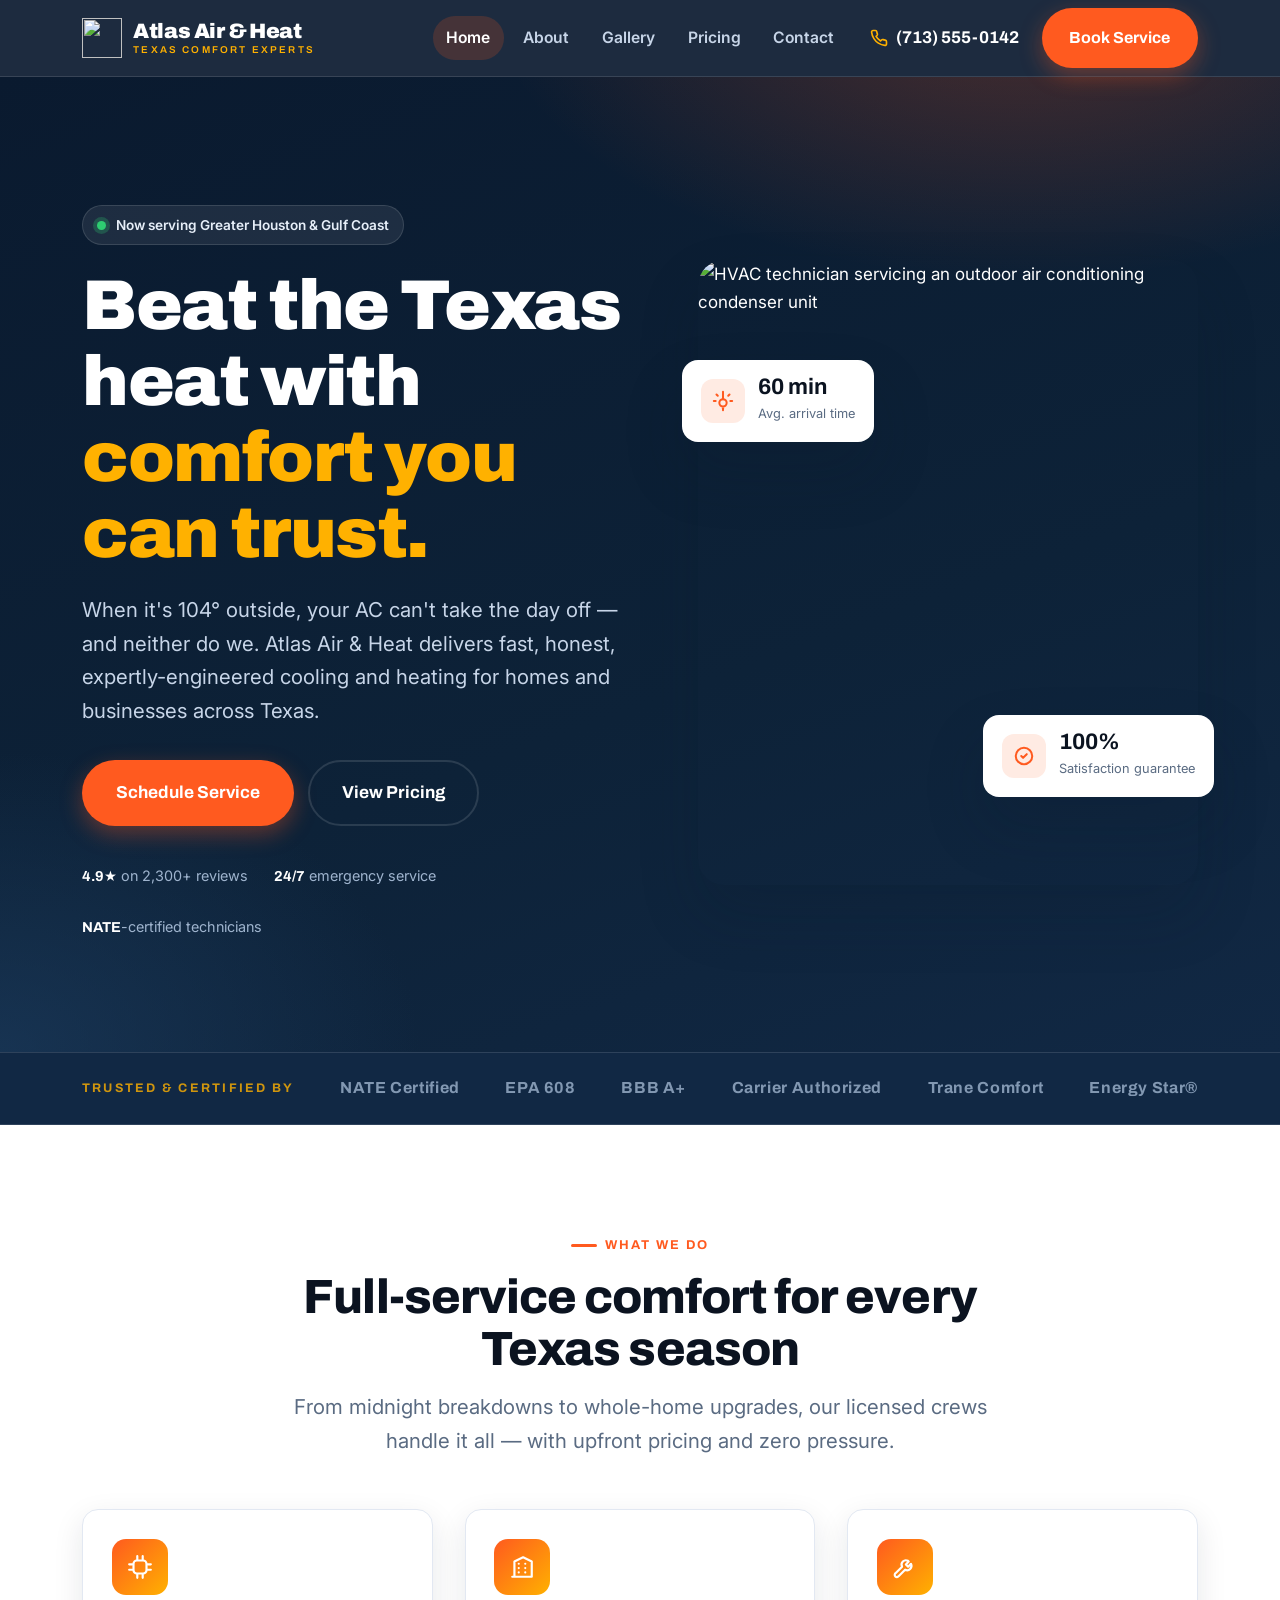
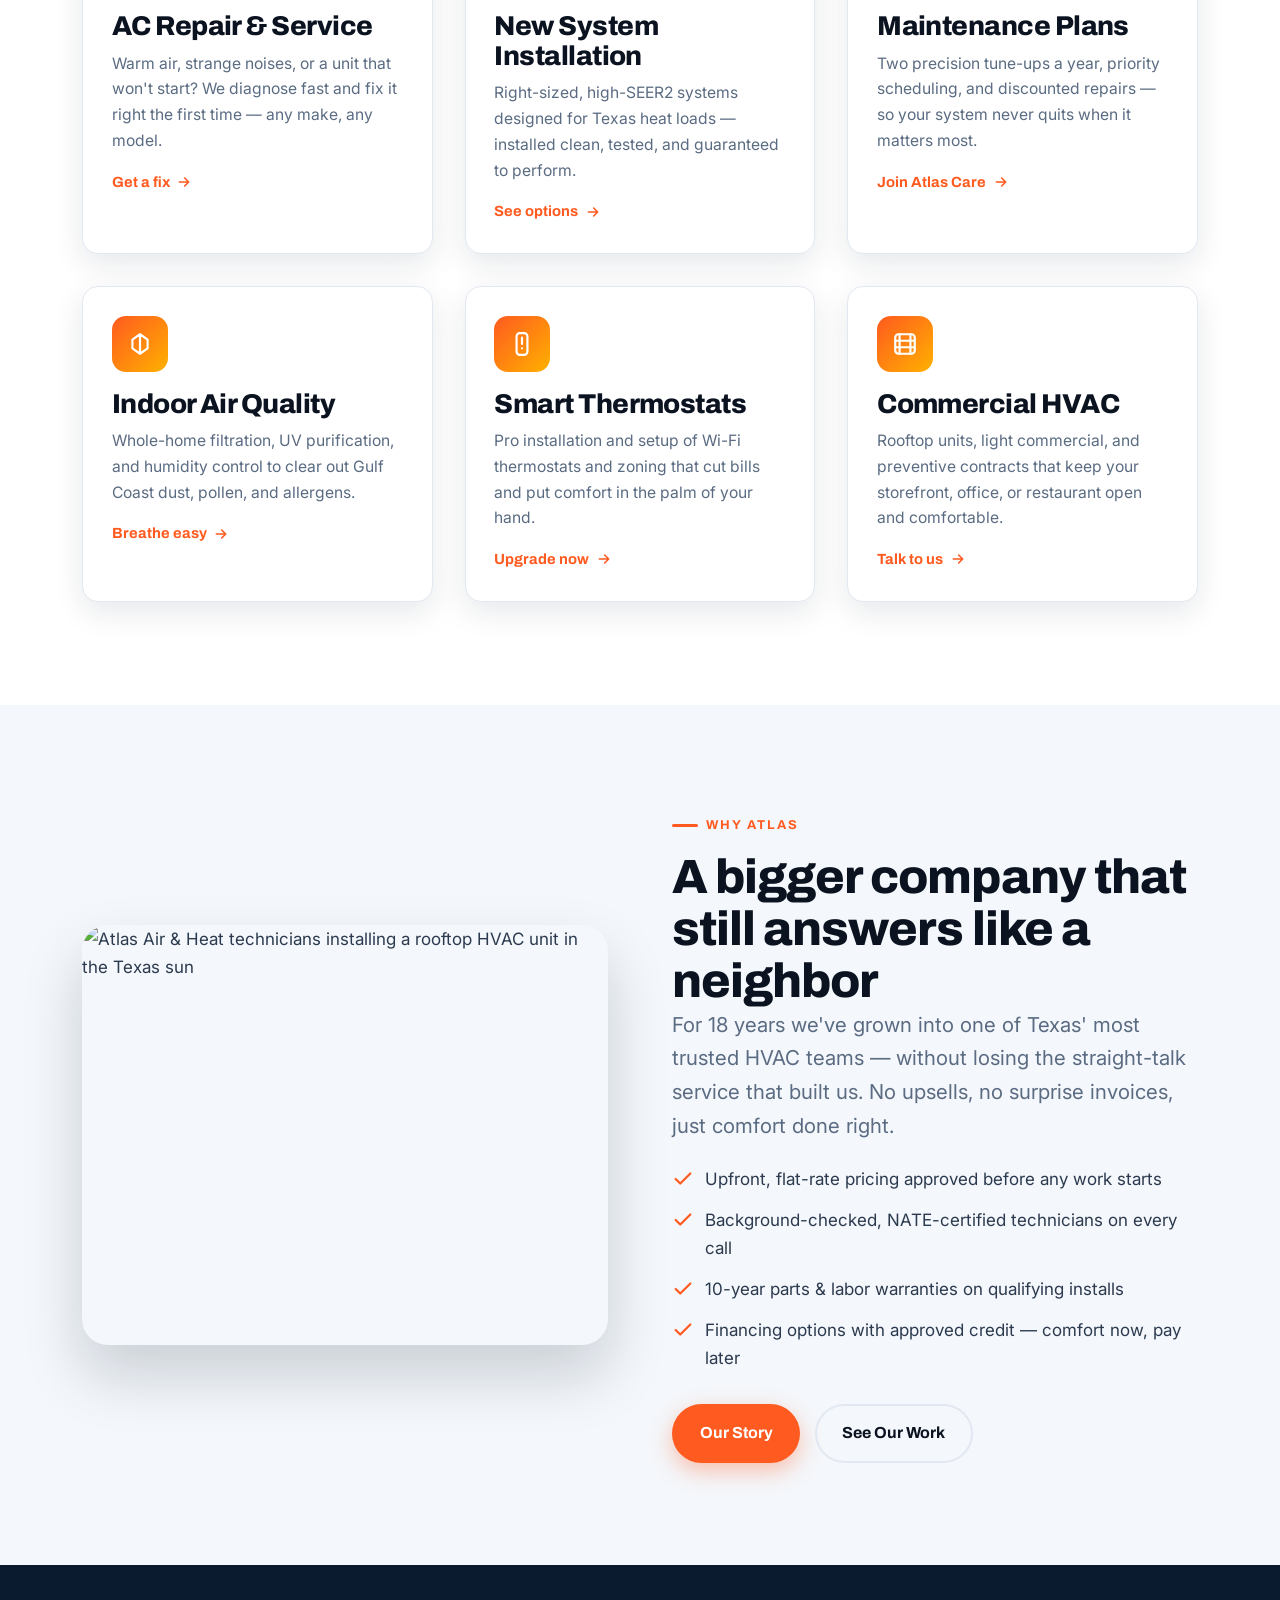
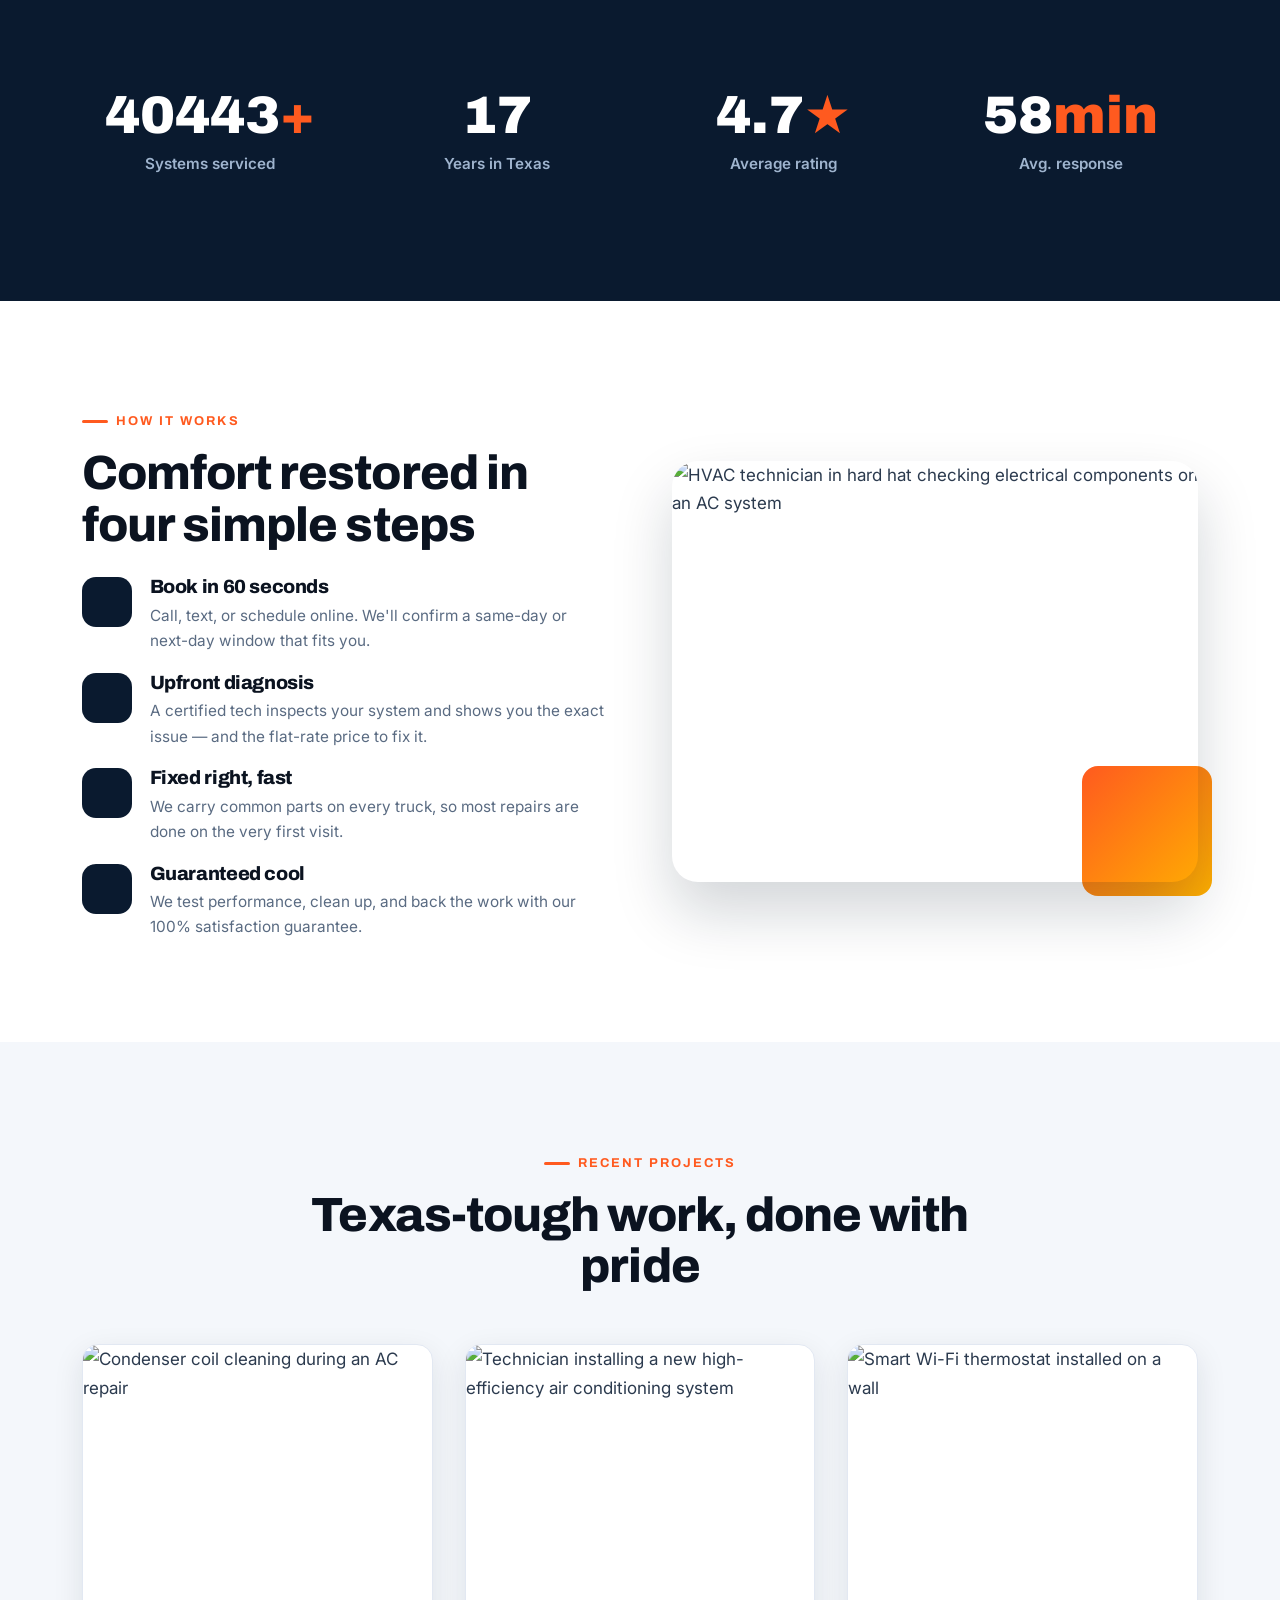
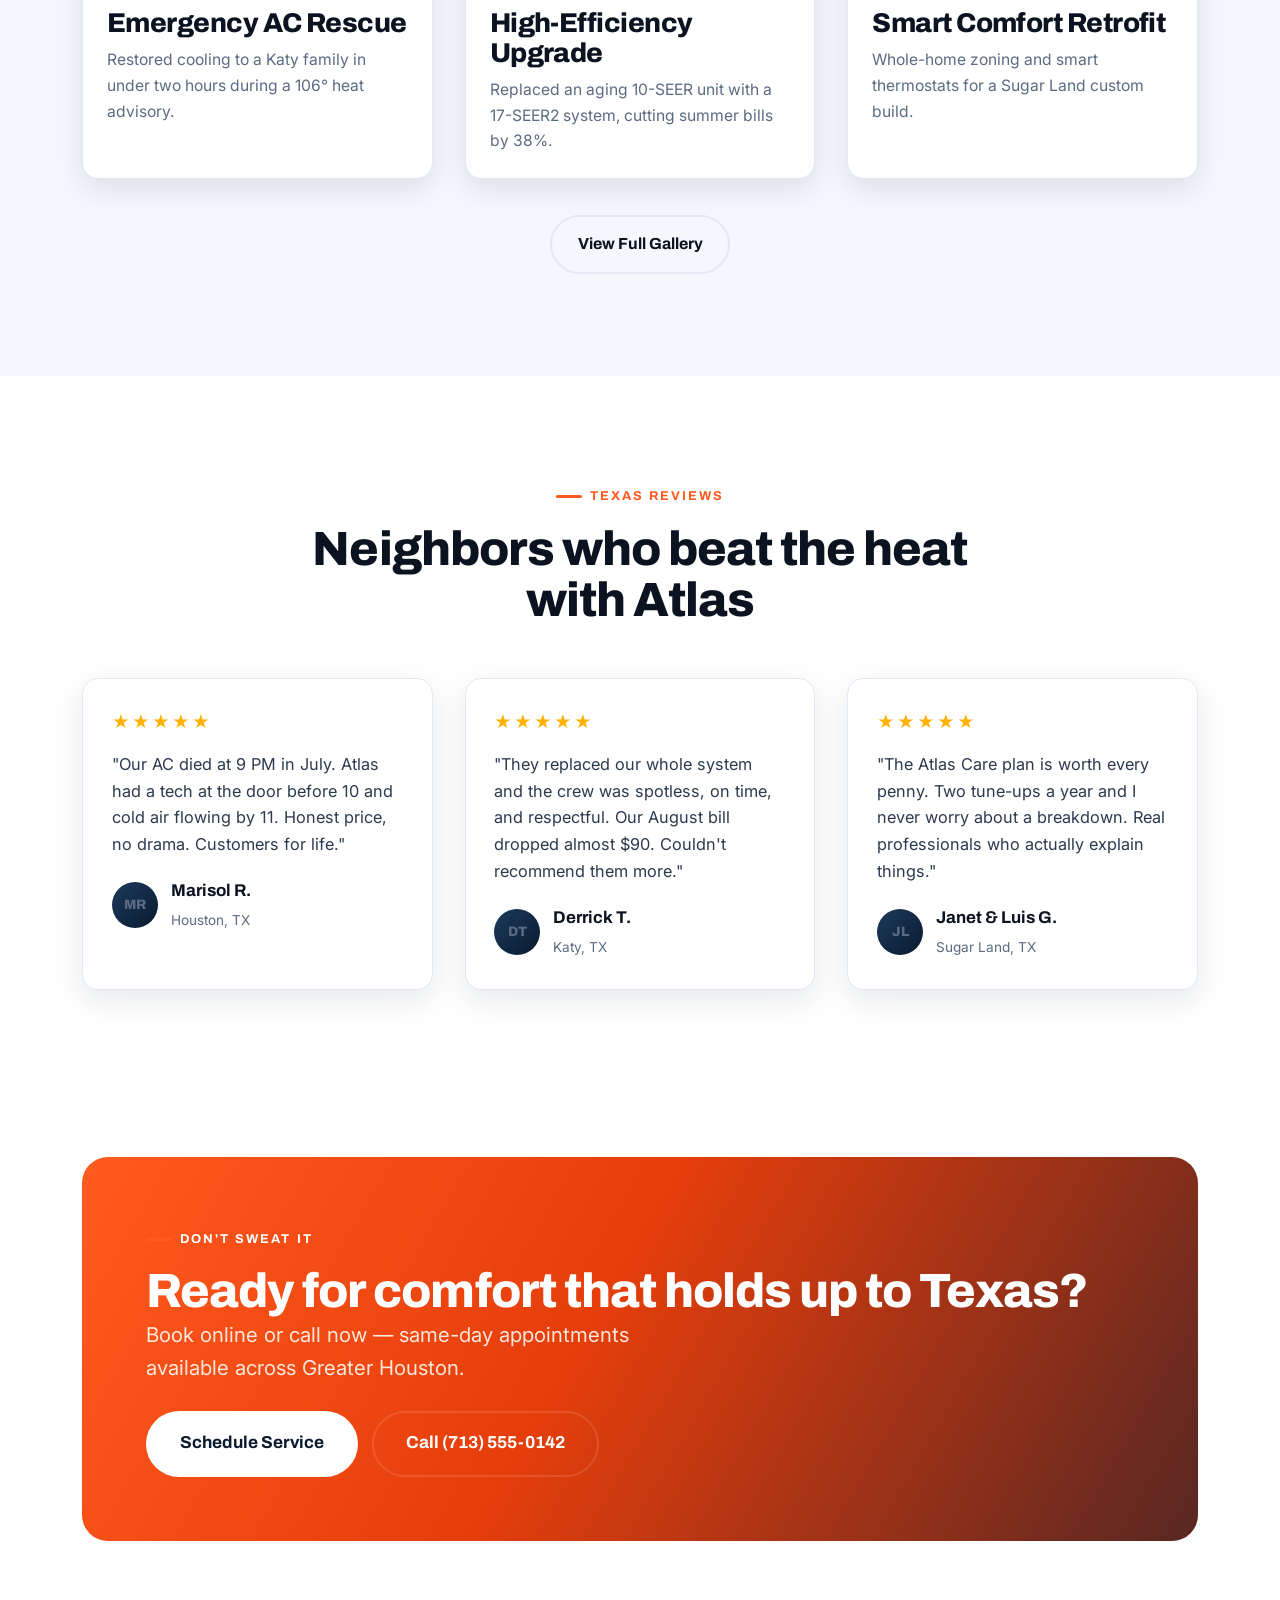
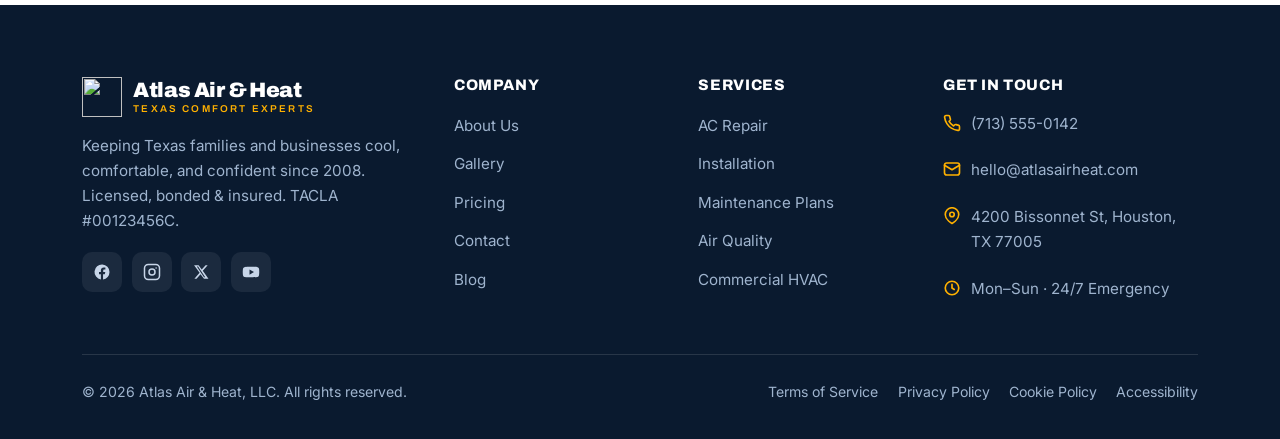
==== index.html @ b7e435b4 "Build Atlas Air & Heat — top-tier Texas HVAC demo site Static multi-page marketing site for a fictio" ====
<!DOCTYPE html>
<html lang="en">
<head>
  <meta charset="UTF-8">
  <meta name="viewport" content="width=device-width, initial-scale=1.0">
  <title>Atlas Air &amp; Heat | Texas HVAC Repair, Install &amp; Maintenance</title>
  <meta name="description" content="Atlas Air & Heat keeps Houston cool through the Texas heat. 24/7 AC repair, high-efficiency installs, and maintenance plans backed by a 100% satisfaction guarantee.">
  <link rel="icon" type="image/svg+xml" href="assets/favicon.svg">
  <link rel="stylesheet" href="css/styles.css">
</head>
<body>
<a class="skip-link" href="#main">Skip to content</a>

<!-- ===== Header ===== -->
<header class="site-header">
  <div class="container nav">
    <a class="brand" href="index.html" aria-label="Atlas Air and Heat home">
      <img class="mark" src="assets/logo-mark.svg" alt="">
      <span class="brand-name">Atlas Air&nbsp;&amp;&nbsp;Heat<small>Texas Comfort Experts</small></span>
    </a>
    <button class="nav-toggle" aria-label="Toggle navigation" aria-controls="nav-menu" aria-expanded="false">
      <span></span><span></span><span></span>
    </button>
    <div class="nav-menu" id="nav-menu">
      <ul class="nav-links">
        <li><a href="index.html" class="active">Home</a></li>
        <li><a href="about.html">About</a></li>
        <li><a href="gallery.html">Gallery</a></li>
        <li><a href="pricing.html">Pricing</a></li>
        <li><a href="contact.html">Contact</a></li>
      </ul>
      <a class="nav-phone" href="tel:+17135550142">
        <svg width="18" height="18" viewBox="0 0 24 24" fill="none" stroke="currentColor" stroke-width="2.2" stroke-linecap="round" stroke-linejoin="round"><path d="M22 16.92v3a2 2 0 0 1-2.18 2 19.79 19.79 0 0 1-8.63-3.07 19.5 19.5 0 0 1-6-6 19.79 19.79 0 0 1-3.07-8.67A2 2 0 0 1 4.11 2h3a2 2 0 0 1 2 1.72c.13.96.36 1.9.7 2.81a2 2 0 0 1-.45 2.11L8.09 9.91a16 16 0 0 0 6 6l1.27-1.27a2 2 0 0 1 2.11-.45c.9.34 1.85.57 2.81.7A2 2 0 0 1 22 16.92z"/></svg>
        (713)&nbsp;555-0142
      </a>
      <a class="btn btn-primary" href="contact.html">Book Service</a>
    </div>
  </div>
</header>

<main id="main">

  <!-- ===== Hero ===== -->
  <section class="hero">
    <div class="container hero-grid">
      <div class="hero-copy">
        <span class="hero-badge"><span class="dot"></span> Now serving Greater Houston &amp; Gulf Coast</span>
        <h1>Beat the Texas heat with <span class="hl">comfort you can trust.</span></h1>
        <p class="lead">When it's 104° outside, your AC can't take the day off — and neither do we. Atlas Air &amp; Heat delivers fast, honest, expertly-engineered cooling and heating for homes and businesses across Texas.</p>
        <div class="hero-actions">
          <a class="btn btn-primary btn-lg" href="contact.html">Schedule Service</a>
          <a class="btn btn-outline-light btn-lg" href="pricing.html">View Pricing</a>
        </div>
        <div class="hero-trust">
          <div><b>4.9★</b> on 2,300+ reviews</div>
          <div><b>24/7</b> emergency service</div>
          <div><b>NATE</b>-certified technicians</div>
        </div>
      </div>
      <div class="hero-media reveal">
        <img src="https://images.unsplash.com/photo-1581094794329-c8112a89af12?auto=format&fit=crop&w=900&q=72" alt="HVAC technician servicing an outdoor air conditioning condenser unit" loading="eager" width="720" height="900">
        <div class="hero-float f1">
          <span class="ic"><svg width="22" height="22" viewBox="0 0 24 24" fill="none" stroke="currentColor" stroke-width="2.2" stroke-linecap="round" stroke-linejoin="round"><path d="M12 2v8"/><path d="M12 22v-2"/><circle cx="12" cy="14" r="4"/><path d="M4.9 4.9l1.4 1.4M2 12h2M19.1 4.9l-1.4 1.4M22 12h-2"/></svg></span>
          <div><strong>60 min</strong><span>Avg. arrival time</span></div>
        </div>
        <div class="hero-float f2">
          <span class="ic"><svg width="22" height="22" viewBox="0 0 24 24" fill="none" stroke="currentColor" stroke-width="2.2" stroke-linecap="round" stroke-linejoin="round"><path d="M9 12l2 2 4-4"/><path d="M21 12a9 9 0 1 1-18 0 9 9 0 0 1 18 0z"/></svg></span>
          <div><strong>100%</strong><span>Satisfaction guarantee</span></div>
        </div>
      </div>
    </div>
  </section>

  <!-- ===== Trust bar ===== -->
  <div class="trustbar">
    <div class="container">
      <span class="label">Trusted &amp; certified by</span>
      <span>NATE&nbsp;Certified</span>
      <span>EPA&nbsp;608</span>
      <span>BBB&nbsp;A+</span>
      <span>Carrier&nbsp;Authorized</span>
      <span>Trane&nbsp;Comfort</span>
      <span>Energy&nbsp;Star®</span>
    </div>
  </div>

  <!-- ===== Services ===== -->
  <section class="section" id="services">
    <div class="container">
      <div class="section-head center reveal">
        <span class="eyebrow">What we do</span>
        <h2>Full-service comfort for every Texas season</h2>
        <p class="lead">From midnight breakdowns to whole-home upgrades, our licensed crews handle it all — with upfront pricing and zero pressure.</p>
      </div>
      <div class="grid grid-3">
        <article class="card reveal">
          <span class="ic"><svg width="26" height="26" viewBox="0 0 24 24" fill="none" stroke="currentColor" stroke-width="2" stroke-linecap="round" stroke-linejoin="round"><path d="M9.5 2v3M14.5 2v3M9.5 19v3M14.5 19v3M2 9.5h3M2 14.5h3M19 9.5h3M19 14.5h3"/><rect x="6" y="6" width="12" height="12" rx="3"/></svg></span>
          <h3>AC Repair &amp; Service</h3>
          <p>Warm air, strange noises, or a unit that won't start? We diagnose fast and fix it right the first time — any make, any model.</p>
          <a class="more" href="contact.html">Get a fix <svg width="16" height="16" viewBox="0 0 24 24" fill="none" stroke="currentColor" stroke-width="2.4" stroke-linecap="round" stroke-linejoin="round"><path d="M5 12h14M13 6l6 6-6 6"/></svg></a>
        </article>
        <article class="card reveal">
          <span class="ic"><svg width="26" height="26" viewBox="0 0 24 24" fill="none" stroke="currentColor" stroke-width="2" stroke-linecap="round" stroke-linejoin="round"><path d="M3 21h18M5 21V7l8-4 8 4v14M9 9h.01M9 13h.01M9 17h.01M15 9h.01M15 13h.01M15 17h.01"/></svg></span>
          <h3>New System Installation</h3>
          <p>Right-sized, high-SEER2 systems designed for Texas heat loads — installed clean, tested, and guaranteed to perform.</p>
          <a class="more" href="pricing.html">See options <svg width="16" height="16" viewBox="0 0 24 24" fill="none" stroke="currentColor" stroke-width="2.4" stroke-linecap="round" stroke-linejoin="round"><path d="M5 12h14M13 6l6 6-6 6"/></svg></a>
        </article>
        <article class="card reveal">
          <span class="ic"><svg width="26" height="26" viewBox="0 0 24 24" fill="none" stroke="currentColor" stroke-width="2" stroke-linecap="round" stroke-linejoin="round"><path d="M14.7 6.3a4 4 0 0 0-5.4 5.4l-6 6a2 2 0 1 0 2.8 2.8l6-6a4 4 0 0 0 5.4-5.4l-2.6 2.6-2.1-2.1 2.6-2.6z"/></svg></span>
          <h3>Maintenance Plans</h3>
          <p>Two precision tune-ups a year, priority scheduling, and discounted repairs — so your system never quits when it matters most.</p>
          <a class="more" href="pricing.html">Join Atlas Care <svg width="16" height="16" viewBox="0 0 24 24" fill="none" stroke="currentColor" stroke-width="2.4" stroke-linecap="round" stroke-linejoin="round"><path d="M5 12h14M13 6l6 6-6 6"/></svg></a>
        </article>
        <article class="card reveal">
          <span class="ic"><svg width="26" height="26" viewBox="0 0 24 24" fill="none" stroke="currentColor" stroke-width="2" stroke-linecap="round" stroke-linejoin="round"><path d="M12 3v18M5 8l7-5 7 5M5 8v8l7 5 7-5V8"/></svg></span>
          <h3>Indoor Air Quality</h3>
          <p>Whole-home filtration, UV purification, and humidity control to clear out Gulf Coast dust, pollen, and allergens.</p>
          <a class="more" href="contact.html">Breathe easy <svg width="16" height="16" viewBox="0 0 24 24" fill="none" stroke="currentColor" stroke-width="2.4" stroke-linecap="round" stroke-linejoin="round"><path d="M5 12h14M13 6l6 6-6 6"/></svg></a>
        </article>
        <article class="card reveal">
          <span class="ic"><svg width="26" height="26" viewBox="0 0 24 24" fill="none" stroke="currentColor" stroke-width="2" stroke-linecap="round" stroke-linejoin="round"><rect x="7" y="2" width="10" height="20" rx="3"/><path d="M12 6v6M12 16h.01"/></svg></span>
          <h3>Smart Thermostats</h3>
          <p>Pro installation and setup of Wi-Fi thermostats and zoning that cut bills and put comfort in the palm of your hand.</p>
          <a class="more" href="contact.html">Upgrade now <svg width="16" height="16" viewBox="0 0 24 24" fill="none" stroke="currentColor" stroke-width="2.4" stroke-linecap="round" stroke-linejoin="round"><path d="M5 12h14M13 6l6 6-6 6"/></svg></a>
        </article>
        <article class="card reveal">
          <span class="ic"><svg width="26" height="26" viewBox="0 0 24 24" fill="none" stroke="currentColor" stroke-width="2" stroke-linecap="round" stroke-linejoin="round"><path d="M3 9h18M3 15h18M7 3v18M17 3v18"/><rect x="3" y="3" width="18" height="18" rx="3"/></svg></span>
          <h3>Commercial HVAC</h3>
          <p>Rooftop units, light commercial, and preventive contracts that keep your storefront, office, or restaurant open and comfortable.</p>
          <a class="more" href="contact.html">Talk to us <svg width="16" height="16" viewBox="0 0 24 24" fill="none" stroke="currentColor" stroke-width="2.4" stroke-linecap="round" stroke-linejoin="round"><path d="M5 12h14M13 6l6 6-6 6"/></svg></a>
        </article>
      </div>
    </div>
  </section>

  <!-- ===== About split ===== -->
  <section class="section section--mist">
    <div class="container split">
      <div class="split-media reveal">
        <img src="https://images.unsplash.com/photo-1642749776312-aa42ce20c9f5?auto=format&fit=crop&w=820&q=72" alt="Atlas Air & Heat technicians installing a rooftop HVAC unit in the Texas sun" width="700" height="560">
        <span class="accent" aria-hidden="true"></span>
      </div>
      <div class="reveal">
        <span class="eyebrow">Why Atlas</span>
        <h2>A bigger company that still answers like a neighbor</h2>
        <p class="lead">For 18 years we've grown into one of Texas' most trusted HVAC teams — without losing the straight-talk service that built us. No upsells, no surprise invoices, just comfort done right.</p>
        <ul class="checklist">
          <li><svg width="22" height="22" viewBox="0 0 24 24" fill="none" stroke="currentColor" stroke-width="2.4" stroke-linecap="round" stroke-linejoin="round"><path d="M20 6L9 17l-5-5"/></svg> Upfront, flat-rate pricing approved before any work starts</li>
          <li><svg width="22" height="22" viewBox="0 0 24 24" fill="none" stroke="currentColor" stroke-width="2.4" stroke-linecap="round" stroke-linejoin="round"><path d="M20 6L9 17l-5-5"/></svg> Background-checked, NATE-certified technicians on every call</li>
          <li><svg width="22" height="22" viewBox="0 0 24 24" fill="none" stroke="currentColor" stroke-width="2.4" stroke-linecap="round" stroke-linejoin="round"><path d="M20 6L9 17l-5-5"/></svg> 10-year parts &amp; labor warranties on qualifying installs</li>
          <li><svg width="22" height="22" viewBox="0 0 24 24" fill="none" stroke="currentColor" stroke-width="2.4" stroke-linecap="round" stroke-linejoin="round"><path d="M20 6L9 17l-5-5"/></svg> Financing options with approved credit — comfort now, pay later</li>
        </ul>
        <div class="hero-actions">
          <a class="btn btn-primary" href="about.html">Our Story</a>
          <a class="btn btn-ghost" href="gallery.html">See Our Work</a>
        </div>
      </div>
    </div>
  </section>

  <!-- ===== Stats ===== -->
  <section class="section section--navy">
    <div class="container">
      <div class="stats">
        <div class="stat reveal"><div class="num"><span data-count="42000">0</span><span class="u">+</span></div><div class="lbl">Systems serviced</div></div>
        <div class="stat reveal"><div class="num"><span data-count="18">0</span></div><div class="lbl">Years in Texas</div></div>
        <div class="stat reveal"><div class="num"><span data-count="4.9" data-suffix="">0</span><span class="u">★</span></div><div class="lbl">Average rating</div></div>
        <div class="stat reveal"><div class="num"><span data-count="60">0</span><span class="u">min</span></div><div class="lbl">Avg. response</div></div>
      </div>
    </div>
  </section>

  <!-- ===== Process ===== -->
  <section class="section">
    <div class="container split reverse">
      <div class="split-media reveal">
        <img src="https://images.unsplash.com/photo-1621905251189-08b45d6a269e?auto=format&fit=crop&w=820&q=72" alt="HVAC technician in hard hat checking electrical components on an AC system" width="700" height="560">
        <span class="accent" aria-hidden="true"></span>
      </div>
      <div class="reveal">
        <span class="eyebrow">How it works</span>
        <h2>Comfort restored in four simple steps</h2>
        <div class="steps" style="margin-top:1.6rem">
          <div class="step"><span class="n"></span><div><h3>Book in 60 seconds</h3><p>Call, text, or schedule online. We'll confirm a same-day or next-day window that fits you.</p></div></div>
          <div class="step"><span class="n"></span><div><h3>Upfront diagnosis</h3><p>A certified tech inspects your system and shows you the exact issue — and the flat-rate price to fix it.</p></div></div>
          <div class="step"><span class="n"></span><div><h3>Fixed right, fast</h3><p>We carry common parts on every truck, so most repairs are done on the very first visit.</p></div></div>
          <div class="step"><span class="n"></span><div><h3>Guaranteed cool</h3><p>We test performance, clean up, and back the work with our 100% satisfaction guarantee.</p></div></div>
        </div>
      </div>
    </div>
  </section>

  <!-- ===== Featured work ===== -->
  <section class="section section--mist">
    <div class="container">
      <div class="section-head center reveal">
        <span class="eyebrow">Recent projects</span>
        <h2>Texas-tough work, done with pride</h2>
      </div>
      <div class="grid grid-3">
        <article class="card feature-card reveal">
          <img src="https://images.unsplash.com/photo-1718203862467-c33159fdc504?auto=format&fit=crop&w=640&q=72" alt="Condenser coil cleaning during an AC repair" width="500" height="340">
          <div class="body"><h3>Emergency AC Rescue</h3><p>Restored cooling to a Katy family in under two hours during a 106° heat advisory.</p></div>
        </article>
        <article class="card feature-card reveal">
          <img src="https://images.unsplash.com/photo-1667983453881-4992fe86ab1b?auto=format&fit=crop&w=640&q=72" alt="Technician installing a new high-efficiency air conditioning system" width="500" height="340">
          <div class="body"><h3>High-Efficiency Upgrade</h3><p>Replaced an aging 10-SEER unit with a 17-SEER2 system, cutting summer bills by 38%.</p></div>
        </article>
        <article class="card feature-card reveal">
          <img src="https://images.unsplash.com/photo-1655194827229-a1d3192b533e?auto=format&fit=crop&w=640&q=72" alt="Smart Wi-Fi thermostat installed on a wall" width="500" height="340">
          <div class="body"><h3>Smart Comfort Retrofit</h3><p>Whole-home zoning and smart thermostats for a Sugar Land custom build.</p></div>
        </article>
      </div>
      <div class="center" style="margin-top:2.2rem">
        <a class="btn btn-ghost" href="gallery.html">View Full Gallery</a>
      </div>
    </div>
  </section>

  <!-- ===== Testimonials ===== -->
  <section class="section">
    <div class="container">
      <div class="section-head center reveal">
        <span class="eyebrow">Texas reviews</span>
        <h2>Neighbors who beat the heat with Atlas</h2>
      </div>
      <div class="grid grid-3">
        <div class="quote reveal">
          <div class="stars">★★★★★</div>
          <p>"Our AC died at 9 PM in July. Atlas had a tech at the door before 10 and cold air flowing by 11. Honest price, no drama. Customers for life."</p>
          <div class="who"><span class="av">MR</span><div><b>Marisol R.</b><span>Houston, TX</span></div></div>
        </div>
        <div class="quote reveal">
          <div class="stars">★★★★★</div>
          <p>"They replaced our whole system and the crew was spotless, on time, and respectful. Our August bill dropped almost $90. Couldn't recommend them more."</p>
          <div class="who"><span class="av">DT</span><div><b>Derrick T.</b><span>Katy, TX</span></div></div>
        </div>
        <div class="quote reveal">
          <div class="stars">★★★★★</div>
          <p>"The Atlas Care plan is worth every penny. Two tune-ups a year and I never worry about a breakdown. Real professionals who actually explain things."</p>
          <div class="who"><span class="av">JL</span><div><b>Janet &amp; Luis G.</b><span>Sugar Land, TX</span></div></div>
        </div>
      </div>
    </div>
  </section>

  <!-- ===== CTA band ===== -->
  <section class="section--tight">
    <div class="container">
      <div class="cta-band reveal">
        <span class="eyebrow" style="color:#fff">Don't sweat it</span>
        <h2>Ready for comfort that holds up to Texas?</h2>
        <p class="lead" style="color:#FFE7DB">Book online or call now — same-day appointments available across Greater Houston.</p>
        <div class="hero-actions">
          <a class="btn btn-light btn-lg" href="contact.html">Schedule Service</a>
          <a class="btn btn-outline-light btn-lg" href="tel:+17135550142">Call (713) 555-0142</a>
        </div>
      </div>
    </div>
  </section>

</main>

<!-- ===== Footer ===== -->
<footer class="site-footer">
  <div class="container">
    <div class="footer-grid">
      <div class="footer-brand">
        <a class="brand" href="index.html"><img class="mark" src="assets/logo-mark.svg" alt=""><span class="brand-name">Atlas Air&nbsp;&amp;&nbsp;Heat<small>Texas Comfort Experts</small></span></a>
        <p>Keeping Texas families and businesses cool, comfortable, and confident since 2008. Licensed, bonded &amp; insured. TACLA #00123456C.</p>
        <div class="footer-social">
          <a href="#" aria-label="Facebook"><svg width="18" height="18" viewBox="0 0 24 24" fill="currentColor"><path d="M22 12a10 10 0 1 0-11.5 9.9v-7H8v-2.9h2.5V9.8c0-2.5 1.5-3.9 3.8-3.9 1.1 0 2.2.2 2.2.2v2.5h-1.3c-1.2 0-1.6.8-1.6 1.6v1.8h2.8L15.7 15h-2.3v7A10 10 0 0 0 22 12z"/></svg></a>
          <a href="#" aria-label="Instagram"><svg width="18" height="18" viewBox="0 0 24 24" fill="none" stroke="currentColor" stroke-width="2"><rect x="2" y="2" width="20" height="20" rx="5"/><circle cx="12" cy="12" r="4"/><circle cx="17.5" cy="6.5" r="1" fill="currentColor" stroke="none"/></svg></a>
          <a href="#" aria-label="X"><svg width="16" height="16" viewBox="0 0 24 24" fill="currentColor"><path d="M18.9 2H22l-7.3 8.3L23.2 22h-6.7l-5.2-6.8L5.3 22H2.1l7.8-8.9L1.6 2h6.8l4.7 6.2L18.9 2zm-2.4 18h1.8L7.6 3.9H5.7L16.5 20z"/></svg></a>
          <a href="#" aria-label="YouTube"><svg width="18" height="18" viewBox="0 0 24 24" fill="currentColor"><path d="M23 12s0-3.2-.4-4.7a2.5 2.5 0 0 0-1.8-1.8C19.3 5 12 5 12 5s-7.3 0-8.8.5a2.5 2.5 0 0 0-1.8 1.8C1 8.8 1 12 1 12s0 3.2.4 4.7a2.5 2.5 0 0 0 1.8 1.8C4.7 19 12 19 12 19s7.3 0 8.8-.5a2.5 2.5 0 0 0 1.8-1.8C23 15.2 23 12 23 12zM10 15.5v-7l6 3.5-6 3.5z"/></svg></a>
        </div>
      </div>
      <div class="footer-col">
        <h4>Company</h4>
        <ul>
          <li><a href="about.html">About Us</a></li>
          <li><a href="gallery.html">Gallery</a></li>
          <li><a href="pricing.html">Pricing</a></li>
          <li><a href="contact.html">Contact</a></li>
          <li><a href="blog.html">Blog</a></li>
        </ul>
      </div>
      <div class="footer-col">
        <h4>Services</h4>
        <ul>
          <li><a href="index.html#services">AC Repair</a></li>
          <li><a href="index.html#services">Installation</a></li>
          <li><a href="pricing.html">Maintenance Plans</a></li>
          <li><a href="index.html#services">Air Quality</a></li>
          <li><a href="index.html#services">Commercial HVAC</a></li>
        </ul>
      </div>
      <div class="footer-col">
        <h4>Get in touch</h4>
        <ul class="footer-contact">
          <li><svg width="18" height="18" viewBox="0 0 24 24" fill="none" stroke="currentColor" stroke-width="2.2" stroke-linecap="round" stroke-linejoin="round"><path d="M22 16.92v3a2 2 0 0 1-2.18 2 19.79 19.79 0 0 1-8.63-3.07 19.5 19.5 0 0 1-6-6A19.79 19.79 0 0 1 2.12 4.18 2 2 0 0 1 4.11 2h3a2 2 0 0 1 2 1.72c.13.96.36 1.9.7 2.81a2 2 0 0 1-.45 2.11L8.09 9.91a16 16 0 0 0 6 6l1.27-1.27a2 2 0 0 1 2.11-.45c.9.34 1.85.57 2.81.7A2 2 0 0 1 22 16.92z"/></svg> <a href="tel:+17135550142">(713) 555-0142</a></li>
          <li><svg width="18" height="18" viewBox="0 0 24 24" fill="none" stroke="currentColor" stroke-width="2.2" stroke-linecap="round" stroke-linejoin="round"><rect x="2" y="4" width="20" height="16" rx="3"/><path d="m22 7-10 6L2 7"/></svg> <a href="mailto:hello@atlasairheat.com">hello@atlasairheat.com</a></li>
          <li><svg width="18" height="18" viewBox="0 0 24 24" fill="none" stroke="currentColor" stroke-width="2.2" stroke-linecap="round" stroke-linejoin="round"><path d="M21 10c0 7-9 12-9 12s-9-5-9-12a9 9 0 0 1 18 0z"/><circle cx="12" cy="10" r="3"/></svg> 4200 Bissonnet St, Houston, TX 77005</li>
          <li><svg width="18" height="18" viewBox="0 0 24 24" fill="none" stroke="currentColor" stroke-width="2.2" stroke-linecap="round" stroke-linejoin="round"><circle cx="12" cy="12" r="9"/><path d="M12 7v5l3 2"/></svg> Mon–Sun · 24/7 Emergency</li>
        </ul>
      </div>
    </div>
    <div class="footer-bottom">
      <span>&copy; <span id="year">2026</span> Atlas Air &amp; Heat, LLC. All rights reserved.</span>
      <div class="legal-links">
        <a href="terms.html">Terms of Service</a>
        <a href="privacy.html">Privacy Policy</a>
        <a href="cookies.html">Cookie Policy</a>
        <a href="accessibility.html">Accessibility</a>
      </div>
    </div>
  </div>
</footer>

<script src="js/main.js"></script>
</body>
</html>
---- css/styles.css ----
/* =========================================================
   Atlas Air & Heat — Design System
   Bold, modern Texas HVAC brand
   Navy authority + heat-orange accent
   ========================================================= */

/* ---------- Fonts ---------- */
@import url('https://fonts.googleapis.com/css2?family=Archivo:wght@500;600;700;800;900&family=Inter:wght@400;500;600;700&display=swap');

/* ---------- Tokens ---------- */
:root {
  --navy:      #0A1A2F;
  --navy-2:    #112844;
  --navy-3:    #1B3A5C;
  --orange:    #FF5A1F;
  --orange-2:  #FF7A3D;
  --amber:     #FFB100;
  --ink:       #0B1320;
  --body:      #2B3A4E;
  --muted:     #5A6B82;
  --paper:     #FFFFFF;
  --mist:      #F4F7FB;
  --mist-2:    #EAF0F8;
  --line:      #E2E8F2;
  --line-dark: rgba(255,255,255,.12);

  --radius:    16px;
  --radius-sm: 10px;
  --radius-lg: 26px;
  --shadow:    0 10px 30px rgba(10,26,47,.10);
  --shadow-lg: 0 30px 60px rgba(10,26,47,.18);
  --ring:      0 0 0 4px rgba(255,90,31,.22);

  --maxw:      1180px;
  --gap:       clamp(1rem, 3vw, 2rem);

  --ff-head: 'Archivo', system-ui, -apple-system, 'Segoe UI', sans-serif;
  --ff-body: 'Inter', system-ui, -apple-system, 'Segoe UI', sans-serif;

  --t: .28s cubic-bezier(.4,0,.2,1);
}

/* ---------- Reset ---------- */
*, *::before, *::after { box-sizing: border-box; }
* { margin: 0; }
html { scroll-behavior: smooth; -webkit-text-size-adjust: 100%; }
body {
  font-family: var(--ff-body);
  color: var(--body);
  background: var(--paper);
  line-height: 1.65;
  font-size: 17px;
  -webkit-font-smoothing: antialiased;
  text-rendering: optimizeLegibility;
  overflow-x: hidden;
}
img, svg, video { display: block; max-width: 100%; height: auto; }
a { color: var(--orange); text-decoration: none; transition: color var(--t); }
a:hover { color: var(--orange-2); }
ul, ol { padding-left: 1.2rem; }
button { font-family: inherit; cursor: pointer; }
:focus-visible { outline: none; box-shadow: var(--ring); border-radius: 6px; }

/* ---------- Headings ---------- */
h1, h2, h3, h4, h5 {
  font-family: var(--ff-head);
  color: var(--ink);
  line-height: 1.08;
  font-weight: 800;
  letter-spacing: -.02em;
}
h1 { font-size: clamp(2.4rem, 6vw, 4.4rem); font-weight: 900; }
h2 { font-size: clamp(1.9rem, 4vw, 3rem); }
h3 { font-size: clamp(1.25rem, 2.4vw, 1.7rem); }
p  { color: var(--body); }
p.lead { font-size: clamp(1.05rem, 1.6vw, 1.3rem); color: var(--muted); }

/* ---------- Layout ---------- */
.container { width: 100%; max-width: var(--maxw); margin-inline: auto; padding-inline: clamp(1.1rem, 4vw, 2rem); }
.section { padding: clamp(3.5rem, 8vw, 6.5rem) 0; }
.section--tight { padding: clamp(2.5rem, 5vw, 4rem) 0; }
.section--mist { background: var(--mist); }
.section--navy { background: var(--navy); color: #D7E2F1; }
.section--navy h2, .section--navy h3 { color: #fff; }

.grid { display: grid; gap: var(--gap); }
.grid-2 { grid-template-columns: repeat(2, 1fr); }
.grid-3 { grid-template-columns: repeat(3, 1fr); }
.grid-4 { grid-template-columns: repeat(4, 1fr); }
@media (max-width: 980px) { .grid-3, .grid-4 { grid-template-columns: repeat(2, 1fr); } }
@media (max-width: 620px) { .grid-2, .grid-3, .grid-4 { grid-template-columns: 1fr; } }

.center { text-align: center; }
.eyebrow {
  display: inline-flex; align-items: center; gap: .5rem;
  font-family: var(--ff-head); font-weight: 700; font-size: .8rem;
  letter-spacing: .16em; text-transform: uppercase; color: var(--orange);
  margin-bottom: 1rem;
}
.eyebrow::before { content: ""; width: 26px; height: 3px; background: var(--orange); border-radius: 3px; }
.section--navy .eyebrow { color: var(--amber); }
.section--navy .eyebrow::before { background: var(--amber); }

.section-head { max-width: 720px; margin-bottom: clamp(2rem, 5vw, 3.2rem); }
.section-head.center { margin-inline: auto; }
.section-head p { margin-top: .9rem; }

/* ---------- Buttons ---------- */
.btn {
  display: inline-flex; align-items: center; justify-content: center; gap: .55rem;
  font-family: var(--ff-head); font-weight: 700; font-size: 1rem;
  padding: .9rem 1.6rem; border-radius: 999px; border: 2px solid transparent;
  cursor: pointer; transition: transform var(--t), box-shadow var(--t), background var(--t), color var(--t);
  white-space: nowrap;
}
.btn:hover { transform: translateY(-2px); }
.btn-primary { background: var(--orange); color: #fff; box-shadow: 0 8px 22px rgba(255,90,31,.35); }
.btn-primary:hover { background: var(--orange-2); color: #fff; box-shadow: 0 12px 28px rgba(255,90,31,.45); }
.btn-ghost { background: transparent; color: var(--ink); border-color: var(--line); }
.btn-ghost:hover { border-color: var(--navy); color: var(--navy); }
.btn-light { background: #fff; color: var(--navy); }
.btn-light:hover { background: var(--mist); color: var(--navy); }
.btn-outline-light { background: transparent; color: #fff; border-color: var(--line-dark); }
.btn-outline-light:hover { background: rgba(255,255,255,.08); color: #fff; }
.btn-lg { padding: 1.05rem 2rem; font-size: 1.08rem; }
.btn-block { width: 100%; }

/* ---------- Header ---------- */
.site-header {
  position: sticky; top: 0; z-index: 100;
  background: rgba(10,26,47,.92);
  backdrop-filter: blur(10px);
  border-bottom: 1px solid var(--line-dark);
}
.nav { display: flex; align-items: center; justify-content: space-between; gap: 1rem; height: 76px; }
.brand { display: flex; align-items: center; gap: .7rem; font-family: var(--ff-head); font-weight: 900; color: #fff; font-size: 1.3rem; letter-spacing: -.02em; }
.brand:hover { color: #fff; }
.brand .mark { width: 40px; height: 40px; flex: none; }
.brand small { display: block; font-size: .62rem; font-weight: 600; letter-spacing: .22em; color: var(--amber); text-transform: uppercase; line-height: 1; margin-top: 3px; }
.brand .brand-name { line-height: 1; }

.nav-links { display: flex; align-items: center; gap: .35rem; list-style: none; padding: 0; margin: 0; }
.nav-links a {
  display: inline-block; padding: .55rem .85rem; border-radius: 999px;
  color: #C7D5E8; font-weight: 600; font-size: .98rem;
}
.nav-links a:hover { color: #fff; background: rgba(255,255,255,.08); }
.nav-links a.active { color: #fff; background: rgba(255,90,31,.18); }

.nav-cta { display: flex; align-items: center; gap: .8rem; }
.nav-phone { display: inline-flex; align-items: center; gap: .5rem; color: #fff; font-family: var(--ff-head); font-weight: 700; }
.nav-phone:hover { color: var(--amber); }
.nav-phone svg { color: var(--amber); }

.nav-toggle {
  display: none; background: transparent; border: 0; width: 44px; height: 44px;
  flex-direction: column; gap: 5px; align-items: center; justify-content: center;
}
.nav-toggle span { width: 24px; height: 2.5px; background: #fff; border-radius: 3px; transition: var(--t); }
.nav-toggle[aria-expanded="true"] span:nth-child(1) { transform: translateY(7.5px) rotate(45deg); }
.nav-toggle[aria-expanded="true"] span:nth-child(2) { opacity: 0; }
.nav-toggle[aria-expanded="true"] span:nth-child(3) { transform: translateY(-7.5px) rotate(-45deg); }

@media (max-width: 940px) {
  .nav-toggle { display: flex; }
  .nav-menu {
    position: fixed; inset: 76px 0 auto 0;
    background: var(--navy); border-bottom: 1px solid var(--line-dark);
    flex-direction: column; align-items: stretch; gap: .25rem;
    padding: 1rem clamp(1.1rem, 4vw, 2rem) 1.6rem;
    transform: translateY(-130%); transition: transform var(--t);
    box-shadow: var(--shadow-lg);
  }
  .nav-menu.open { transform: translateY(0); }
  .nav-links { flex-direction: column; align-items: stretch; gap: .2rem; }
  .nav-links a { padding: .8rem 1rem; font-size: 1.05rem; }
  .nav-menu .nav-phone { padding: .6rem 1rem; }
  .nav-menu .btn { margin-top: .6rem; }
}
.nav-menu { display: flex; align-items: center; gap: 1.4rem; }
@media (min-width: 941px) { .nav-menu .nav-phone, .nav-menu .btn-mobile-only { } }

/* ---------- Hero ---------- */
.hero {
  position: relative; color: #fff; isolation: isolate;
  background: var(--navy);
  padding: clamp(4rem, 10vw, 8rem) 0 clamp(4rem, 9vw, 7rem);
}
.hero::after {
  content: ""; position: absolute; inset: 0; z-index: -1;
  background:
    radial-gradient(900px 500px at 80% -10%, rgba(255,90,31,.28), transparent 60%),
    radial-gradient(700px 500px at 0% 100%, rgba(27,58,92,.7), transparent 60%),
    linear-gradient(160deg, #0A1A2F 0%, #0D2238 60%, #112844 100%);
}
.hero-grid { display: grid; grid-template-columns: 1.05fr .95fr; align-items: center; gap: clamp(2rem, 5vw, 4rem); }
@media (max-width: 920px) { .hero-grid { grid-template-columns: 1fr; } }
.hero h1 { color: #fff; }
.hero h1 .hl { color: var(--amber); }
.hero p.lead { color: #C7D5E8; margin-top: 1.3rem; max-width: 540px; }
.hero-badge {
  display: inline-flex; align-items: center; gap: .6rem; margin-bottom: 1.4rem;
  background: rgba(255,255,255,.08); border: 1px solid var(--line-dark);
  padding: .5rem .9rem; border-radius: 999px; font-weight: 600; font-size: .85rem; color: #E6EEF8;
}
.hero-badge .dot { width: 9px; height: 9px; border-radius: 50%; background: #2ecc71; box-shadow: 0 0 0 4px rgba(46,204,113,.25); }
.hero-actions { display: flex; flex-wrap: wrap; gap: .9rem; margin-top: 2rem; }
.hero-trust { display: flex; flex-wrap: wrap; gap: 1.6rem; margin-top: 2.4rem; color: #9FB4CE; font-size: .9rem; }
.hero-trust b { color: #fff; font-family: var(--ff-head); }

.hero-media { position: relative; }
.hero-media img { border-radius: var(--radius-lg); box-shadow: var(--shadow-lg); width: 100%; aspect-ratio: 4/5; object-fit: cover; }
.hero-float {
  position: absolute; background: #fff; color: var(--ink); border-radius: var(--radius);
  box-shadow: var(--shadow-lg); padding: 1rem 1.2rem; display: flex; align-items: center; gap: .8rem;
}
.hero-float .ic { width: 44px; height: 44px; border-radius: 12px; display: grid; place-items: center; background: rgba(255,90,31,.12); color: var(--orange); flex: none; }
.hero-float strong { font-family: var(--ff-head); font-size: 1.4rem; display: block; line-height: 1; }
.hero-float span { font-size: .8rem; color: var(--muted); }
.hero-float.f1 { left: -16px; top: 16%; }
.hero-float.f2 { right: -16px; bottom: 14%; }
@media (max-width: 540px) { .hero-float { position: static; margin-top: .9rem; } }

/* ---------- Marquee / logos ---------- */
.trustbar { background: var(--navy-2); border-top: 1px solid var(--line-dark); border-bottom: 1px solid var(--line-dark); }
.trustbar .container { display: flex; flex-wrap: wrap; align-items: center; justify-content: space-between; gap: 1.5rem; padding-block: 1.4rem; }
.trustbar span { color: #9FB4CE; font-weight: 700; font-family: var(--ff-head); letter-spacing: .04em; font-size: 1rem; opacity: .8; }
.trustbar .label { color: var(--amber); font-size: .78rem; letter-spacing: .18em; text-transform: uppercase; }

/* ---------- Cards ---------- */
.card {
  background: #fff; border: 1px solid var(--line); border-radius: var(--radius);
  padding: 1.8rem; box-shadow: var(--shadow); transition: transform var(--t), box-shadow var(--t), border-color var(--t);
  height: 100%;
}
.card:hover { transform: translateY(-6px); box-shadow: var(--shadow-lg); border-color: transparent; }
.card .ic {
  width: 56px; height: 56px; border-radius: 14px; display: grid; place-items: center;
  background: linear-gradient(135deg, var(--orange), var(--amber)); color: #fff; margin-bottom: 1.1rem;
}
.card h3 { margin-bottom: .55rem; }
.card p { color: var(--muted); font-size: .98rem; }
.card .more { display: inline-flex; align-items: center; gap: .4rem; margin-top: 1rem; font-family: var(--ff-head); font-weight: 700; font-size: .92rem; }
.card .more svg { transition: transform var(--t); }
.card:hover .more svg { transform: translateX(4px); }

/* feature with image */
.feature-card { padding: 0; overflow: hidden; }
.feature-card img { aspect-ratio: 16/11; object-fit: cover; width: 100%; }
.feature-card .body { padding: 1.5rem; }

/* ---------- Stats ---------- */
.stats { display: grid; grid-template-columns: repeat(4, 1fr); gap: var(--gap); }
@media (max-width: 720px) { .stats { grid-template-columns: repeat(2, 1fr); } }
.stat { text-align: center; padding: 1.4rem 1rem; }
.stat .num { font-family: var(--ff-head); font-weight: 900; font-size: clamp(2.2rem, 5vw, 3.3rem); color: var(--ink); line-height: 1; }
.section--navy .stat .num { color: #fff; }
.stat .num .u { color: var(--orange); }
.stat .lbl { margin-top: .5rem; color: var(--muted); font-weight: 600; font-size: .95rem; }
.section--navy .stat .lbl { color: #9FB4CE; }

/* ---------- Split / about ---------- */
.split { display: grid; grid-template-columns: 1fr 1fr; align-items: center; gap: clamp(2rem, 5vw, 4rem); }
.split.reverse .split-media { order: 2; }
@media (max-width: 880px) { .split { grid-template-columns: 1fr; } .split.reverse .split-media { order: 0; } }
.split-media { position: relative; }
.split-media img { border-radius: var(--radius-lg); box-shadow: var(--shadow-lg); width: 100%; aspect-ratio: 5/4; object-fit: cover; }
.split-media .accent { position: absolute; right: -14px; bottom: -14px; width: 130px; height: 130px; border-radius: var(--radius); background: linear-gradient(135deg,var(--orange),var(--amber)); z-index: -1; }

.checklist { list-style: none; padding: 0; margin: 1.4rem 0 0; display: grid; gap: .8rem; }
.checklist li { display: flex; gap: .7rem; align-items: flex-start; color: var(--body); }
.checklist li svg { flex: none; color: var(--orange); margin-top: 3px; }

/* ---------- Steps ---------- */
.steps { counter-reset: step; display: grid; gap: 1.2rem; }
.step { display: flex; gap: 1.1rem; align-items: flex-start; }
.step .n {
  counter-increment: step; flex: none; width: 50px; height: 50px; border-radius: 14px;
  display: grid; place-items: center; font-family: var(--ff-head); font-weight: 900; font-size: 1.25rem;
  background: var(--navy); color: #fff;
}
.step h3 { font-size: 1.2rem; margin-bottom: .3rem; }
.step p { color: var(--muted); font-size: .96rem; }

/* ---------- Testimonials ---------- */
.quote {
  background: #fff; border: 1px solid var(--line); border-radius: var(--radius); padding: 1.8rem;
  box-shadow: var(--shadow); height: 100%; display: flex; flex-direction: column;
}
.quote .stars { color: var(--amber); margin-bottom: .9rem; letter-spacing: 2px; }
.quote p { color: var(--body); font-size: 1.02rem; }
.quote .who { display: flex; align-items: center; gap: .8rem; margin-top: 1.2rem; }
.quote .av { width: 46px; height: 46px; border-radius: 50%; background: linear-gradient(135deg,var(--navy-3),var(--navy)); color: #fff; display: grid; place-items: center; font-family: var(--ff-head); font-weight: 800; flex: none; }
.quote .who b { display: block; color: var(--ink); font-family: var(--ff-head); }
.quote .who span { font-size: .85rem; color: var(--muted); }

/* ---------- CTA band ---------- */
.cta-band { position: relative; color: #fff; border-radius: var(--radius-lg); overflow: hidden; padding: clamp(2.4rem, 6vw, 4rem); isolation: isolate; }
.cta-band::after { content: ""; position: absolute; inset: 0; z-index: -1; background: linear-gradient(120deg, var(--orange) 0%, #E63E0B 45%, var(--navy) 130%); }
.cta-band h2 { color: #fff; }
.cta-band p { color: #FFE7DB; max-width: 560px; }
.cta-band .hero-actions { margin-top: 1.6rem; }

/* ---------- Page hero (inner) ---------- */
.page-hero { position: relative; color: #fff; isolation: isolate; padding: clamp(3.2rem, 7vw, 5.5rem) 0 clamp(2.6rem, 6vw, 4.5rem); text-align: center; }
.page-hero::after { content: ""; position: absolute; inset: 0; z-index: -1; background: radial-gradient(800px 420px at 50% -20%, rgba(255,90,31,.3), transparent 60%), linear-gradient(160deg,#0A1A2F,#112844); }
.page-hero h1 { color: #fff; }
.page-hero p { color: #C7D5E8; max-width: 620px; margin: 1rem auto 0; }
.crumbs { display: inline-flex; gap: .5rem; align-items: center; color: #9FB4CE; font-size: .88rem; margin-bottom: 1.1rem; }
.crumbs a { color: #C7D5E8; }
.crumbs a:hover { color: var(--amber); }

/* ---------- Gallery ---------- */
.gallery-filters { display: flex; flex-wrap: wrap; gap: .6rem; justify-content: center; margin-bottom: 2.2rem; }
.gallery-filters button {
  border: 1px solid var(--line); background: #fff; color: var(--body);
  padding: .55rem 1.1rem; border-radius: 999px; font-weight: 600; font-family: var(--ff-head);
  transition: var(--t);
}
.gallery-filters button:hover { border-color: var(--navy); }
.gallery-filters button.active { background: var(--navy); color: #fff; border-color: var(--navy); }

.gallery-grid { display: grid; grid-template-columns: repeat(3, 1fr); gap: 1rem; }
@media (max-width: 860px) { .gallery-grid { grid-template-columns: repeat(2, 1fr); } }
@media (max-width: 520px) { .gallery-grid { grid-template-columns: 1fr; } }
.gal-item { position: relative; border-radius: var(--radius); overflow: hidden; cursor: pointer; background: var(--navy); aspect-ratio: 4/3; box-shadow: var(--shadow); }
.gal-item img { width: 100%; height: 100%; object-fit: cover; transition: transform .5s ease; }
.gal-item:hover img { transform: scale(1.07); }
.gal-item .cap { position: absolute; inset: auto 0 0 0; padding: 1.4rem 1rem .9rem; color: #fff; background: linear-gradient(transparent, rgba(10,26,47,.85)); transform: translateY(8px); opacity: 0; transition: var(--t); }
.gal-item:hover .cap { transform: translateY(0); opacity: 1; }
.gal-item .cap b { font-family: var(--ff-head); display: block; }
.gal-item .cap span { font-size: .82rem; color: var(--amber); text-transform: uppercase; letter-spacing: .1em; }
.gal-item.hide { display: none; }

/* Lightbox */
.lightbox { position: fixed; inset: 0; z-index: 200; background: rgba(8,16,28,.92); display: none; place-items: center; padding: 5vw; }
.lightbox.open { display: grid; }
.lightbox img { max-width: 92vw; max-height: 82vh; border-radius: var(--radius); box-shadow: var(--shadow-lg); }
.lightbox .lb-close, .lightbox .lb-nav { position: absolute; background: rgba(255,255,255,.12); border: 0; color: #fff; width: 52px; height: 52px; border-radius: 50%; display: grid; place-items: center; font-size: 1.4rem; transition: var(--t); }
.lightbox .lb-close:hover, .lightbox .lb-nav:hover { background: var(--orange); }
.lightbox .lb-close { top: 4vw; right: 4vw; }
.lightbox .lb-prev { left: 3vw; top: 50%; transform: translateY(-50%); }
.lightbox .lb-next { right: 3vw; top: 50%; transform: translateY(-50%); }

/* ---------- Pricing ---------- */
.pricing-grid { display: grid; grid-template-columns: repeat(3, 1fr); gap: 1.4rem; align-items: stretch; }
@media (max-width: 900px) { .pricing-grid { grid-template-columns: 1fr; max-width: 480px; margin-inline: auto; } }
.plan { background: #fff; border: 1px solid var(--line); border-radius: var(--radius-lg); padding: 2rem; display: flex; flex-direction: column; box-shadow: var(--shadow); position: relative; transition: transform var(--t), box-shadow var(--t); }
.plan:hover { transform: translateY(-6px); box-shadow: var(--shadow-lg); }
.plan.featured { border: 2px solid var(--orange); box-shadow: var(--shadow-lg); }
.plan .tag { position: absolute; top: -14px; left: 50%; transform: translateX(-50%); background: var(--orange); color: #fff; font-family: var(--ff-head); font-weight: 800; font-size: .75rem; letter-spacing: .12em; text-transform: uppercase; padding: .35rem 1rem; border-radius: 999px; }
.plan h3 { font-size: 1.35rem; }
.plan .price { font-family: var(--ff-head); font-weight: 900; font-size: 3rem; color: var(--ink); line-height: 1; margin: .8rem 0 .2rem; }
.plan .price small { font-size: 1rem; color: var(--muted); font-weight: 600; }
.plan .desc { color: var(--muted); font-size: .95rem; min-height: 48px; }
.plan ul { list-style: none; padding: 0; margin: 1.4rem 0; display: grid; gap: .7rem; border-top: 1px solid var(--line); padding-top: 1.4rem; }
.plan ul li { display: flex; gap: .6rem; align-items: flex-start; font-size: .96rem; }
.plan ul li svg { flex: none; color: var(--orange); margin-top: 3px; }
.plan ul li.muted { color: var(--muted); }
.plan ul li.muted svg { color: var(--line); }
.plan .btn { margin-top: auto; }

/* price table */
.price-table { width: 100%; border-collapse: collapse; background: #fff; border-radius: var(--radius); overflow: hidden; box-shadow: var(--shadow); border: 1px solid var(--line); }
.price-table th, .price-table td { padding: 1rem 1.2rem; text-align: left; border-bottom: 1px solid var(--line); }
.price-table thead th { background: var(--navy); color: #fff; font-family: var(--ff-head); }
.price-table tbody tr:last-child td { border-bottom: 0; }
.price-table td:last-child, .price-table th:last-child { text-align: right; font-family: var(--ff-head); font-weight: 700; color: var(--ink); white-space: nowrap; }
.price-table tbody tr:hover { background: var(--mist); }
@media (max-width: 620px) { .price-table th, .price-table td { padding: .8rem .7rem; font-size: .92rem; } }

.faq { display: grid; gap: 1rem; max-width: 820px; margin-inline: auto; }
.faq details { background: #fff; border: 1px solid var(--line); border-radius: var(--radius); padding: .4rem 1.3rem; box-shadow: var(--shadow); }
.faq summary { list-style: none; cursor: pointer; padding: 1.1rem 0; font-family: var(--ff-head); font-weight: 700; color: var(--ink); display: flex; justify-content: space-between; align-items: center; gap: 1rem; }
.faq summary::-webkit-details-marker { display: none; }
.faq summary::after { content: "+"; font-size: 1.5rem; color: var(--orange); transition: var(--t); }
.faq details[open] summary::after { transform: rotate(45deg); }
.faq details p { padding: 0 0 1.1rem; color: var(--muted); }

/* ---------- Blog ---------- */
.blog-grid { display: grid; grid-template-columns: repeat(3, 1fr); gap: 1.6rem; }
@media (max-width: 900px) { .blog-grid { grid-template-columns: repeat(2, 1fr); } }
@media (max-width: 600px) { .blog-grid { grid-template-columns: 1fr; } }
.post { background: #fff; border: 1px solid var(--line); border-radius: var(--radius); overflow: hidden; box-shadow: var(--shadow); display: flex; flex-direction: column; transition: transform var(--t), box-shadow var(--t); }
.post:hover { transform: translateY(-6px); box-shadow: var(--shadow-lg); }
.post img { aspect-ratio: 16/10; object-fit: cover; width: 100%; }
.post .body { padding: 1.4rem; display: flex; flex-direction: column; flex: 1; }
.post .meta { display: flex; gap: .8rem; font-size: .8rem; color: var(--muted); text-transform: uppercase; letter-spacing: .06em; margin-bottom: .6rem; }
.post .meta .cat { color: var(--orange); font-weight: 700; }
.post h3 { font-size: 1.2rem; margin-bottom: .5rem; }
.post h3 a { color: var(--ink); }
.post h3 a:hover { color: var(--orange); }
.post p { color: var(--muted); font-size: .95rem; }
.post .more { margin-top: auto; padding-top: 1rem; font-family: var(--ff-head); font-weight: 700; font-size: .9rem; }
.post.featured { grid-column: span 3; }
.post.featured .inner { display: grid; grid-template-columns: 1.1fr 1fr; }
@media (max-width: 900px) { .post.featured { grid-column: span 2; } .post.featured .inner { grid-template-columns: 1fr; } }
@media (max-width: 600px) { .post.featured { grid-column: span 1; } }
.post.featured img { height: 100%; aspect-ratio: auto; min-height: 240px; }

/* ---------- Contact ---------- */
.contact-grid { display: grid; grid-template-columns: 1fr 1.2fr; gap: clamp(2rem,5vw,3.5rem); align-items: start; }
@media (max-width: 880px) { .contact-grid { grid-template-columns: 1fr; } }
.info-card { display: flex; gap: 1rem; padding: 1.3rem; border: 1px solid var(--line); border-radius: var(--radius); background: #fff; box-shadow: var(--shadow); }
.info-card .ic { width: 48px; height: 48px; border-radius: 12px; flex: none; display: grid; place-items: center; background: rgba(255,90,31,.12); color: var(--orange); }
.info-card h3 { font-size: 1.05rem; margin-bottom: .2rem; }
.info-card p, .info-card a { color: var(--muted); font-size: .96rem; }
.info-stack { display: grid; gap: 1rem; }

.form { background: #fff; border: 1px solid var(--line); border-radius: var(--radius-lg); padding: clamp(1.5rem, 4vw, 2.4rem); box-shadow: var(--shadow); }
.field { margin-bottom: 1.1rem; }
.field label { display: block; font-family: var(--ff-head); font-weight: 700; font-size: .9rem; color: var(--ink); margin-bottom: .4rem; }
.field label .req { color: var(--orange); }
.field input, .field select, .field textarea {
  width: 100%; padding: .85rem 1rem; border: 1px solid var(--line); border-radius: var(--radius-sm);
  font-family: inherit; font-size: 1rem; color: var(--ink); background: var(--mist); transition: var(--t);
}
.field input:focus, .field select:focus, .field textarea:focus { background: #fff; border-color: var(--orange); box-shadow: var(--ring); outline: none; }
.field textarea { resize: vertical; min-height: 130px; }
.field-row { display: grid; grid-template-columns: 1fr 1fr; gap: 1.1rem; }
@media (max-width: 520px) { .field-row { grid-template-columns: 1fr; } }
.form-note { font-size: .82rem; color: var(--muted); margin-top: .8rem; }
.form-success { display: none; padding: 1rem 1.2rem; border-radius: var(--radius-sm); background: rgba(46,204,113,.12); border: 1px solid rgba(46,204,113,.4); color: #1e7e44; font-weight: 600; margin-bottom: 1.2rem; }
.form-success.show { display: block; }

.map-embed { border-radius: var(--radius); overflow: hidden; box-shadow: var(--shadow); border: 1px solid var(--line); height: 320px; }
.map-embed iframe { width: 100%; height: 100%; border: 0; }

/* ---------- Legal / prose ---------- */
.prose { max-width: 820px; margin-inline: auto; }
.prose h2 { font-size: 1.5rem; margin: 2.2rem 0 .8rem; }
.prose h3 { font-size: 1.2rem; margin: 1.6rem 0 .6rem; }
.prose p, .prose li { color: var(--body); margin-bottom: .9rem; }
.prose ul, .prose ol { margin-bottom: 1rem; }
.prose .updated { color: var(--muted); font-size: .9rem; margin-bottom: 2rem; padding-bottom: 1.4rem; border-bottom: 1px solid var(--line); }
.prose a { text-decoration: underline; }
.toc { background: var(--mist); border: 1px solid var(--line); border-radius: var(--radius); padding: 1.4rem 1.6rem; margin-bottom: 2.2rem; }
.toc h4 { font-family: var(--ff-head); margin-bottom: .6rem; color: var(--ink); }
.toc ul { list-style: none; padding: 0; columns: 2; gap: 1rem; }
@media (max-width: 560px) { .toc ul { columns: 1; } }
.toc a { font-size: .95rem; }

/* ---------- Footer ---------- */
.site-footer { background: var(--navy); color: #9FB4CE; padding-top: clamp(3rem, 6vw, 4.5rem); }
.footer-grid { display: grid; grid-template-columns: 1.6fr 1fr 1fr 1.2fr; gap: 2rem; padding-bottom: 2.6rem; border-bottom: 1px solid var(--line-dark); }
@media (max-width: 900px) { .footer-grid { grid-template-columns: 1fr 1fr; } }
@media (max-width: 520px) { .footer-grid { grid-template-columns: 1fr; } }
.footer-brand .brand { margin-bottom: 1rem; }
.footer-brand p { color: #9FB4CE; font-size: .95rem; max-width: 320px; }
.footer-social { display: flex; gap: .6rem; margin-top: 1.2rem; }
.footer-social a { width: 40px; height: 40px; border-radius: 10px; display: grid; place-items: center; background: rgba(255,255,255,.07); color: #C7D5E8; transition: var(--t); }
.footer-social a:hover { background: var(--orange); color: #fff; transform: translateY(-2px); }
.footer-col h4 { font-family: var(--ff-head); color: #fff; font-size: .95rem; letter-spacing: .04em; margin-bottom: 1.1rem; text-transform: uppercase; }
.footer-col ul { list-style: none; padding: 0; display: grid; gap: .65rem; }
.footer-col a { color: #9FB4CE; font-size: .95rem; }
.footer-col a:hover { color: var(--amber); }
.footer-contact li { display: flex; gap: .6rem; align-items: flex-start; color: #9FB4CE; font-size: .95rem; margin-bottom: .7rem; }
.footer-contact li svg { color: var(--amber); flex: none; margin-top: 3px; }
.footer-bottom { display: flex; flex-wrap: wrap; align-items: center; justify-content: space-between; gap: 1rem; padding: 1.6rem 0 2.2rem; font-size: .88rem; }
.footer-bottom .legal-links { display: flex; flex-wrap: wrap; gap: 1.2rem; }
.footer-bottom .legal-links a { color: #9FB4CE; }
.footer-bottom .legal-links a:hover { color: var(--amber); }

/* ---------- Reveal animation ---------- */
.reveal { opacity: 0; transform: translateY(26px); transition: opacity .7s ease, transform .7s cubic-bezier(.2,.7,.2,1); }
.reveal.in { opacity: 1; transform: none; }
@media (prefers-reduced-motion: reduce) {
  * { scroll-behavior: auto !important; }
  .reveal { opacity: 1; transform: none; transition: none; }
  .btn:hover, .card:hover, .post:hover, .plan:hover { transform: none; }
}

/* ---------- Helpers ---------- */
.mt-0 { margin-top: 0; } .mb-0 { margin-bottom: 0; }
.muted { color: var(--muted); }
.skip-link { position: absolute; left: -999px; top: 0; background: var(--orange); color: #fff; padding: .7rem 1.1rem; border-radius: 0 0 8px 0; z-index: 999; font-family: var(--ff-head); font-weight: 700; }
.skip-link:focus { left: 0; color: #fff; }
.divider { height: 1px; background: var(--line); border: 0; margin: 0; }
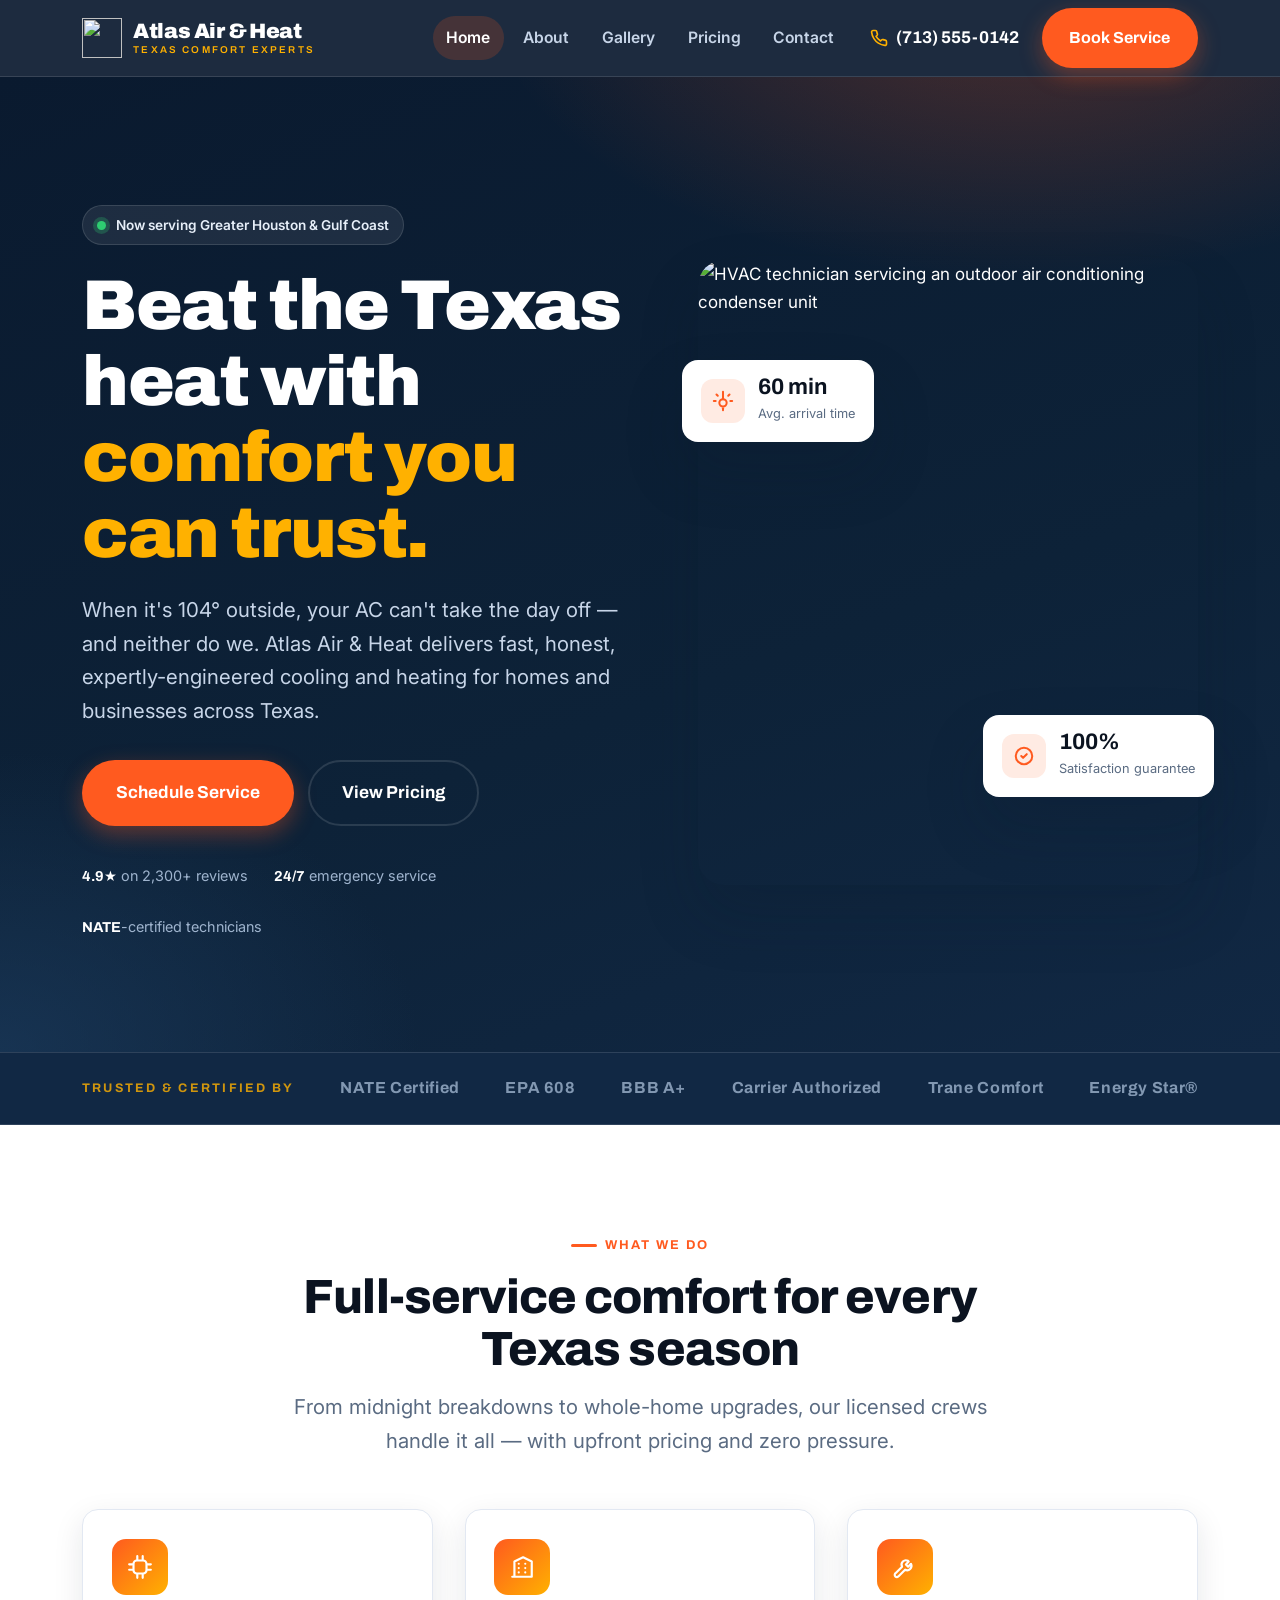
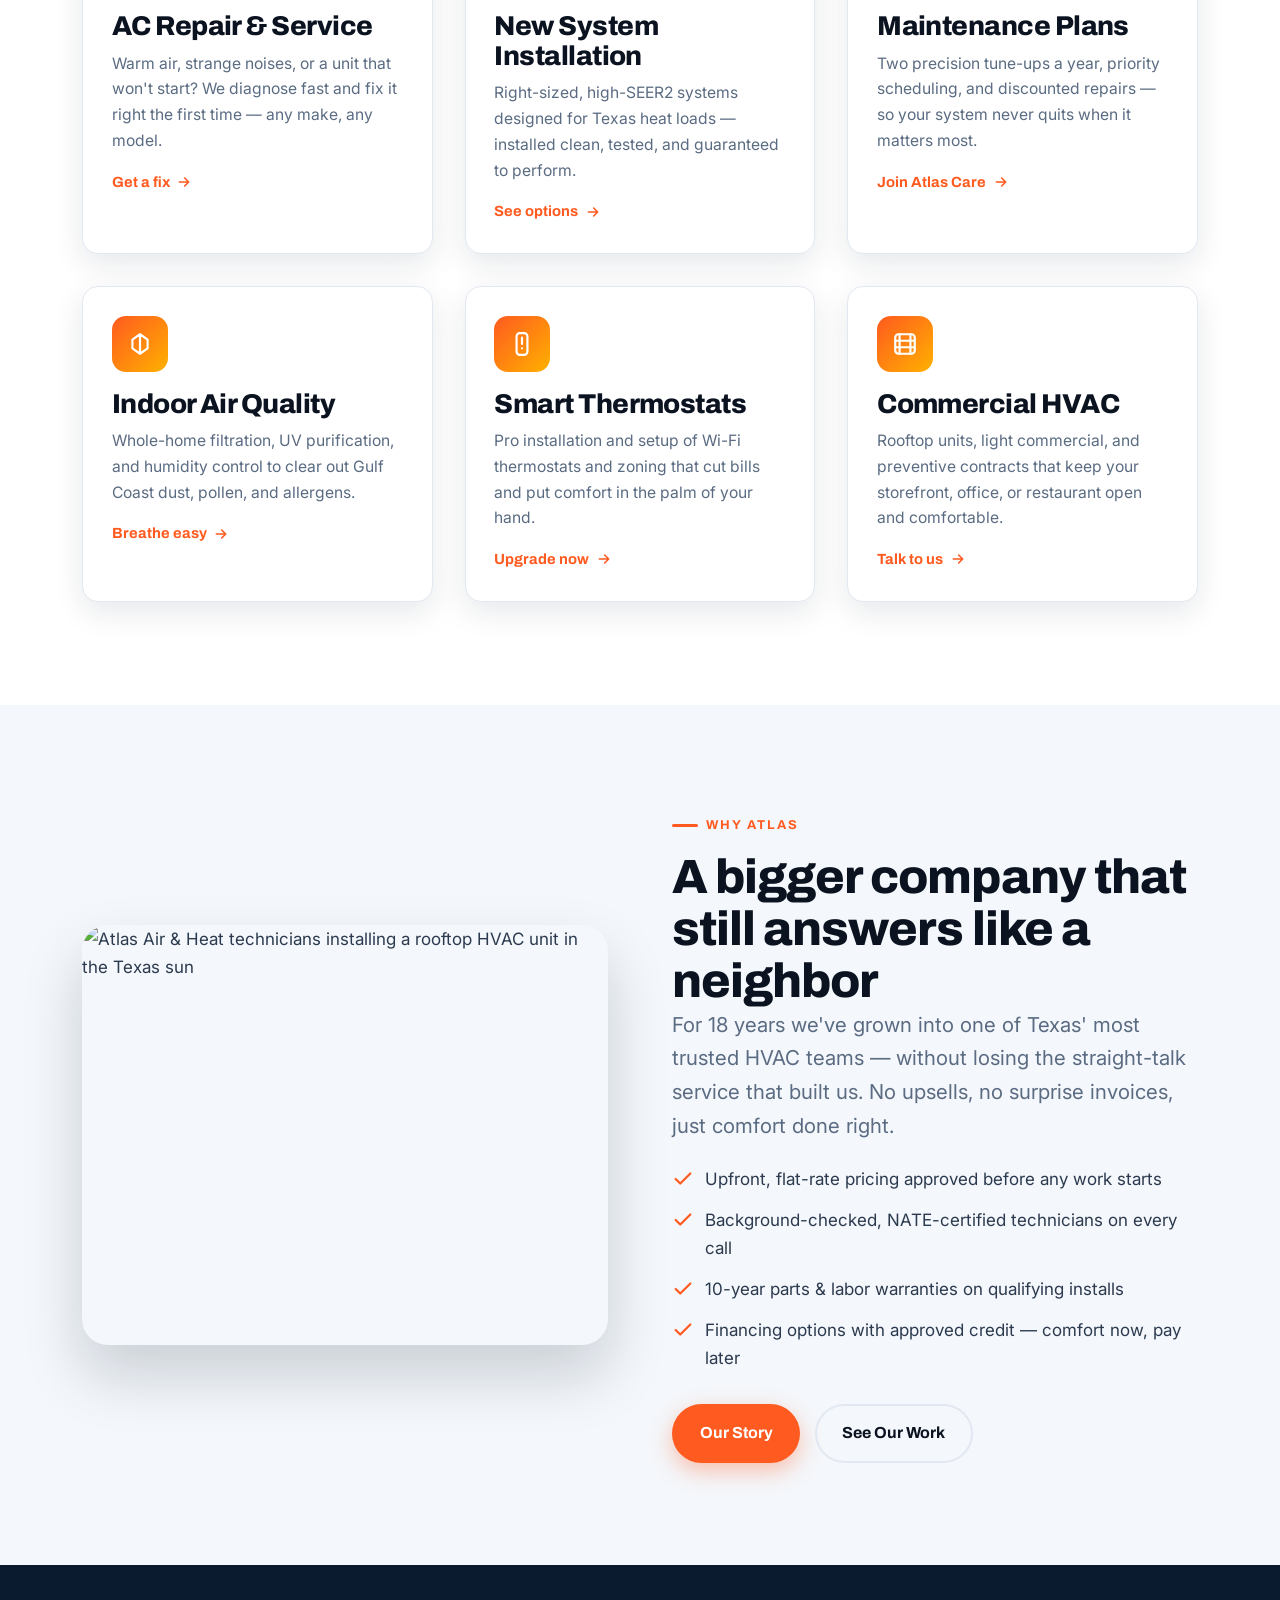
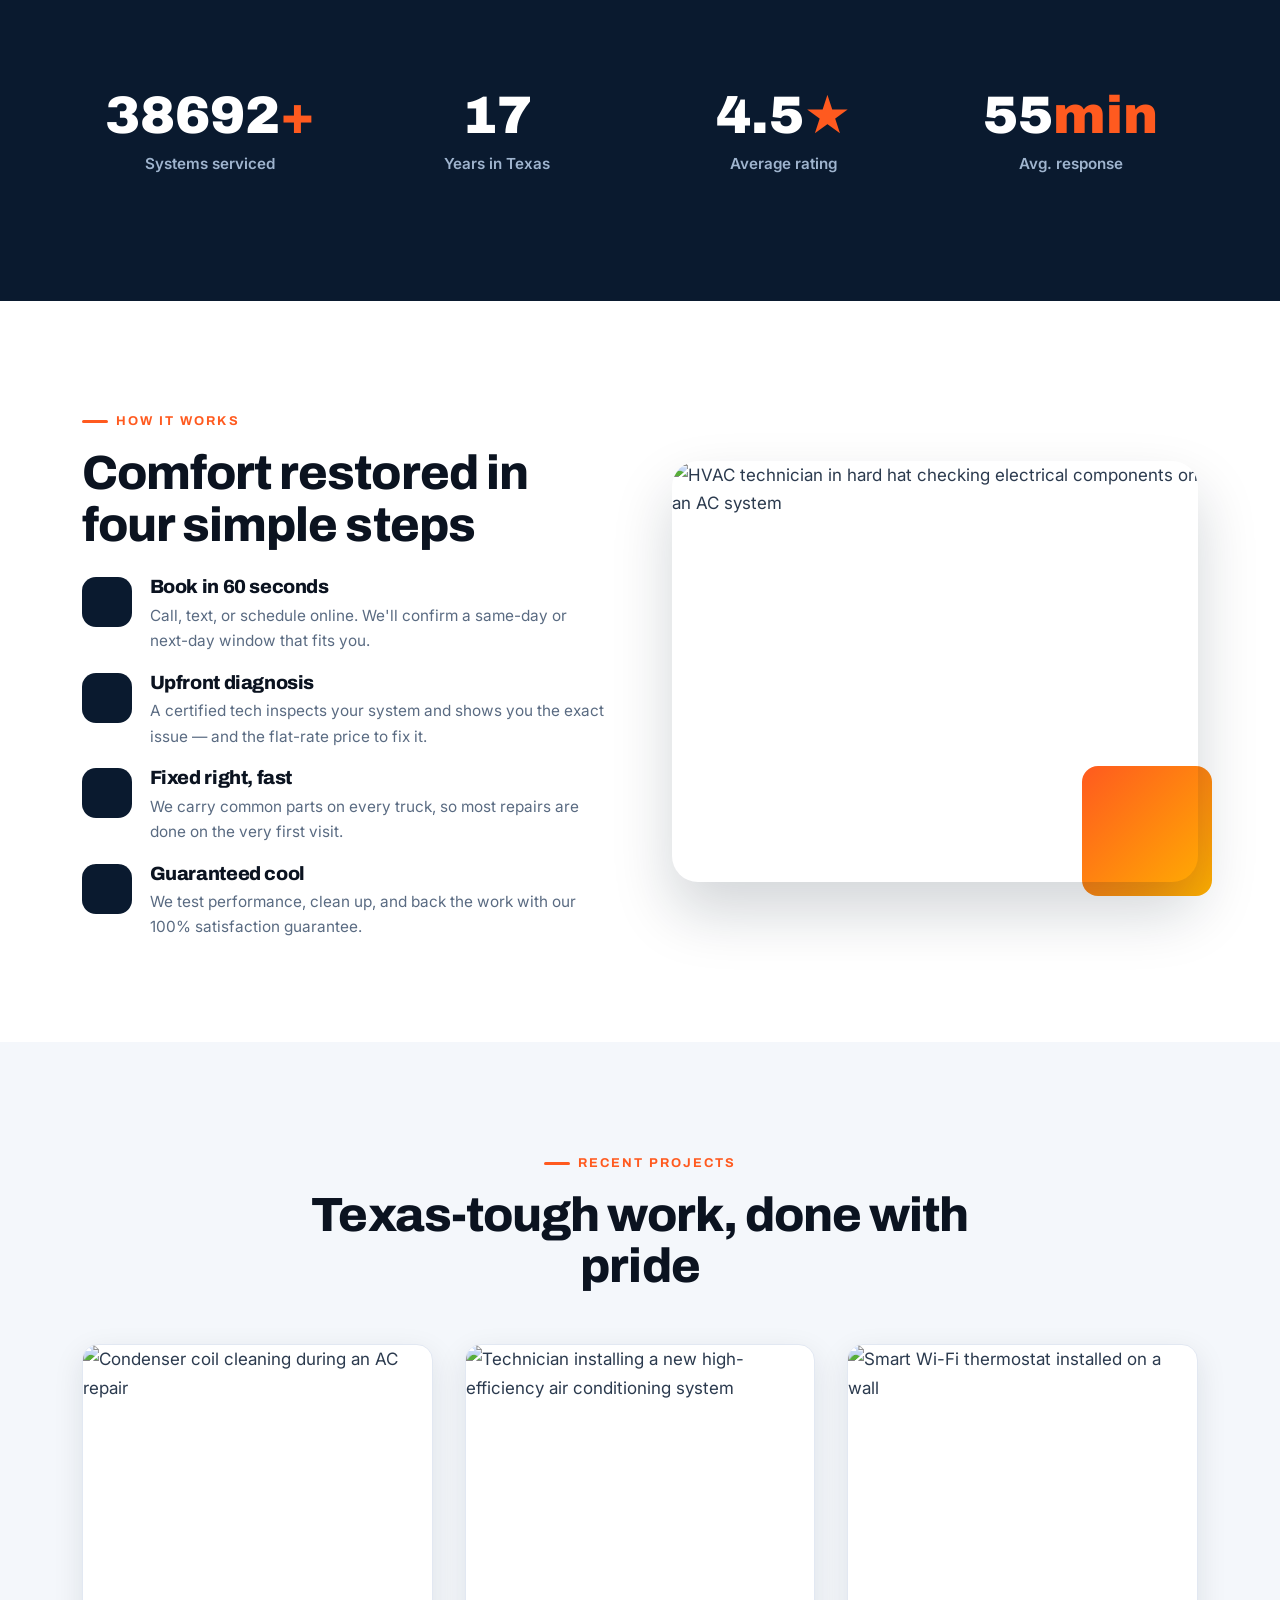
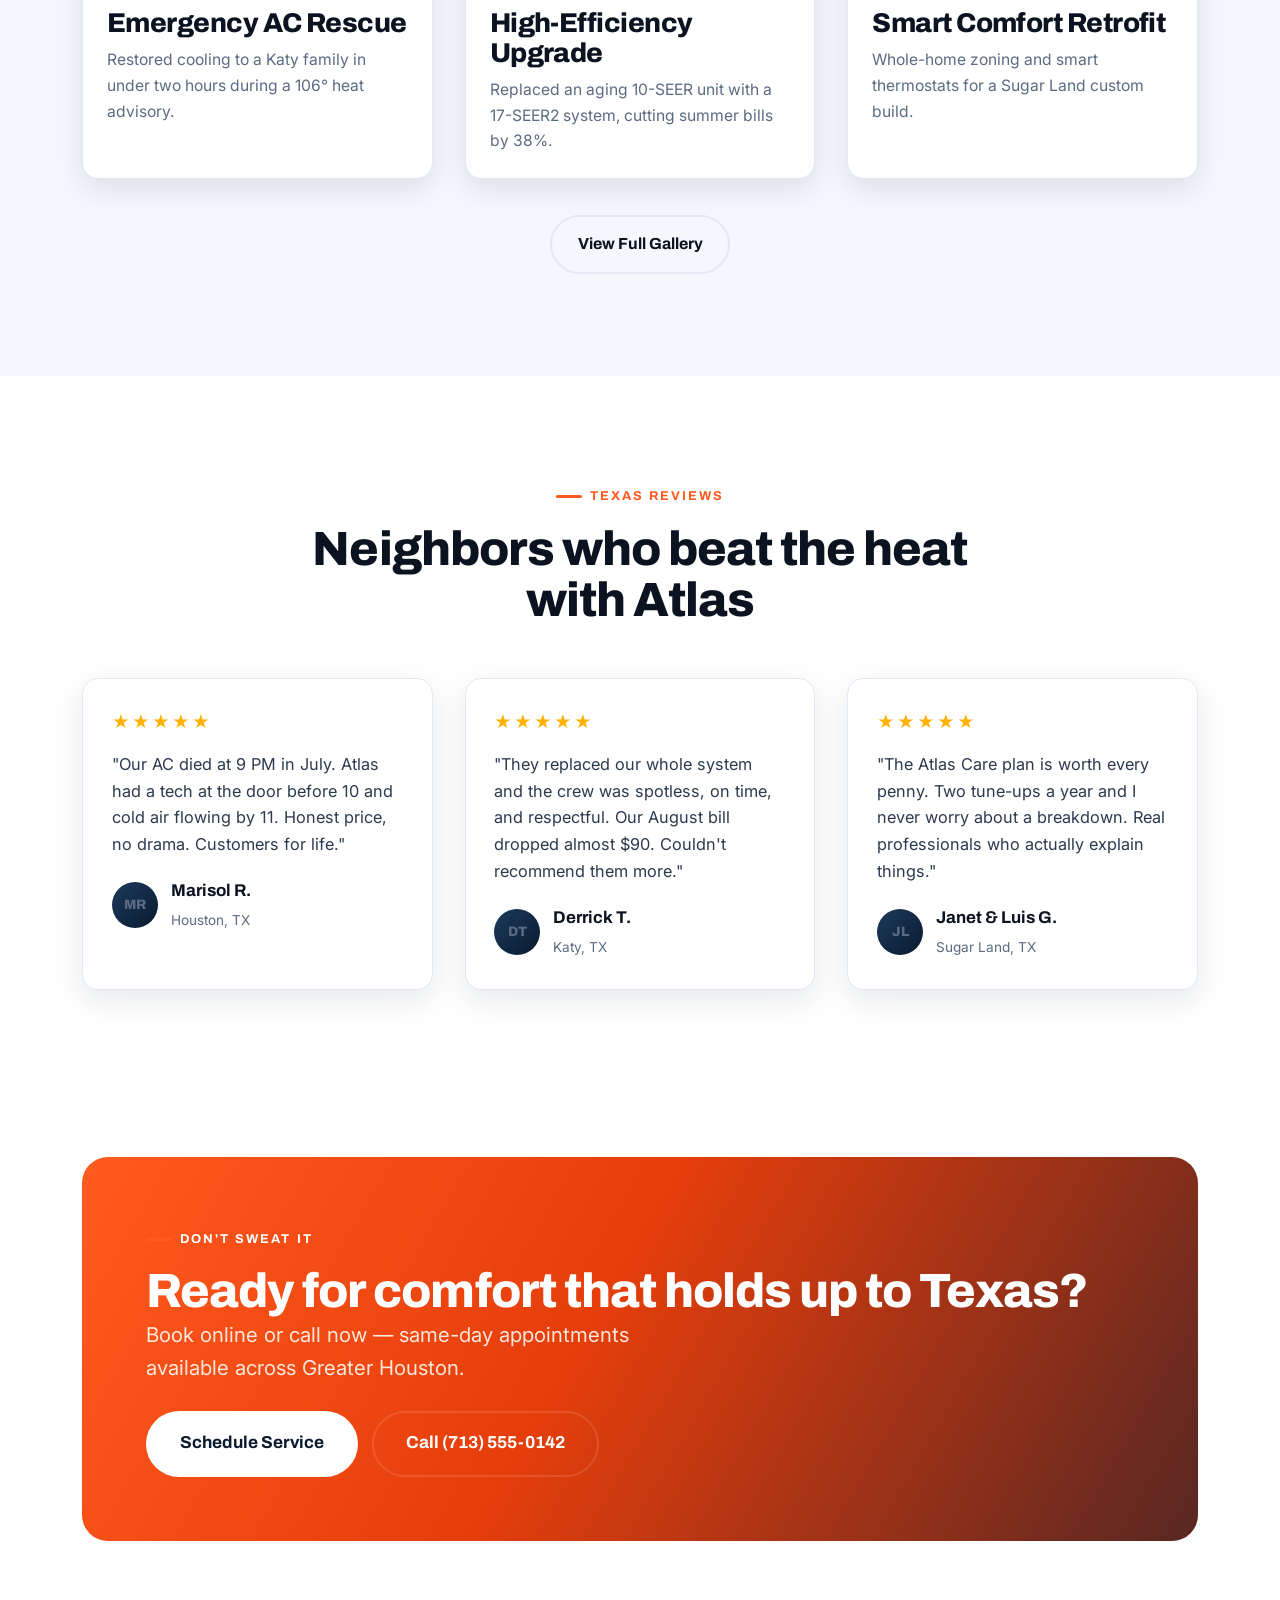
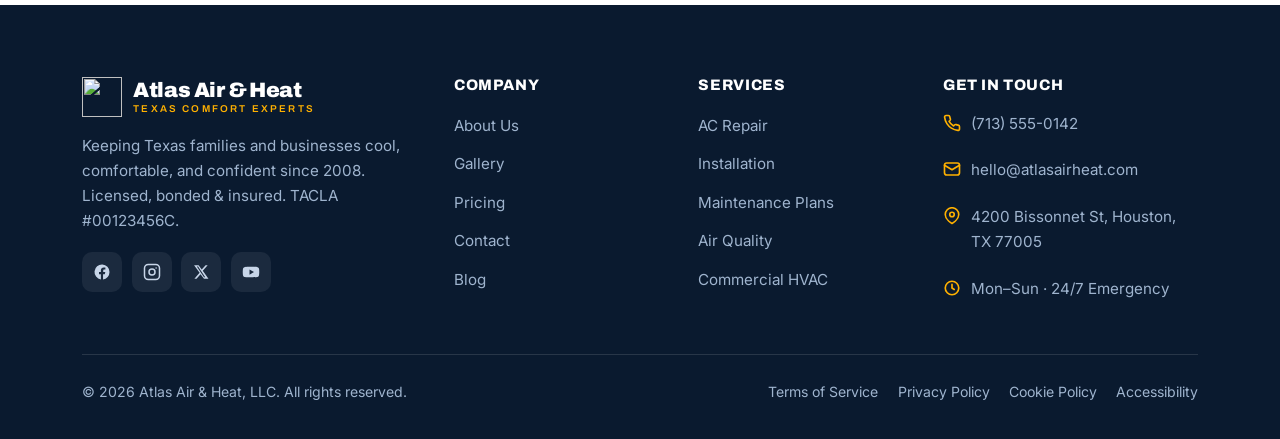
==== commit 35d835a8: "QAQC: add SEO authority assets (structured data, social meta, sitemap) - HVACBusiness JSON-LD schema" ====
--- a/index.html
+++ b/index.html
@@ -5,8 +5,59 @@
   <meta name="viewport" content="width=device-width, initial-scale=1.0">
   <title>Atlas Air &amp; Heat | Texas HVAC Repair, Install &amp; Maintenance</title>
   <meta name="description" content="Atlas Air & Heat keeps Houston cool through the Texas heat. 24/7 AC repair, high-efficiency installs, and maintenance plans backed by a 100% satisfaction guarantee.">
+  <link rel="canonical" href="https://www.atlasairheat.com/">
   <link rel="icon" type="image/svg+xml" href="assets/favicon.svg">
+  <meta name="theme-color" content="#0A1A2F">
+
+  <!-- Open Graph / social -->
+  <meta property="og:type" content="website">
+  <meta property="og:site_name" content="Atlas Air &amp; Heat">
+  <meta property="og:title" content="Atlas Air &amp; Heat | Texas HVAC Repair, Install &amp; Maintenance">
+  <meta property="og:description" content="Beat the Texas heat with comfort you can trust. 24/7 AC repair, high-efficiency installs, and maintenance plans across Greater Houston.">
+  <meta property="og:url" content="https://www.atlasairheat.com/">
+  <meta property="og:image" content="https://images.unsplash.com/photo-1581094794329-c8112a89af12?auto=format&fit=crop&w=1200&h=630&q=72">
+  <meta name="twitter:card" content="summary_large_image">
+  <meta name="twitter:title" content="Atlas Air &amp; Heat | Texas HVAC Experts">
+  <meta name="twitter:description" content="24/7 AC repair, installs &amp; maintenance across Greater Houston. Honest pricing, certified pros, 100% satisfaction guarantee.">
+  <meta name="twitter:image" content="https://images.unsplash.com/photo-1581094794329-c8112a89af12?auto=format&fit=crop&w=1200&h=630&q=72">
+
   <link rel="stylesheet" href="css/styles.css">
+
+  <!-- Structured data: local HVAC business -->
+  <script type="application/ld+json">
+  {
+    "@context": "https://schema.org",
+    "@type": "HVACBusiness",
+    "name": "Atlas Air & Heat",
+    "image": "https://www.atlasairheat.com/assets/logo-mark.svg",
+    "url": "https://www.atlasairheat.com/",
+    "telephone": "+1-713-555-0142",
+    "email": "hello@atlasairheat.com",
+    "priceRange": "$$",
+    "slogan": "Beat the Texas heat with comfort you can trust.",
+    "address": {
+      "@type": "PostalAddress",
+      "streetAddress": "4200 Bissonnet St",
+      "addressLocality": "Houston",
+      "addressRegion": "TX",
+      "postalCode": "77005",
+      "addressCountry": "US"
+    },
+    "areaServed": ["Houston", "Katy", "Sugar Land", "Pearland", "The Woodlands", "Spring", "Cypress"],
+    "openingHoursSpecification": [{
+      "@type": "OpeningHoursSpecification",
+      "dayOfWeek": ["Monday","Tuesday","Wednesday","Thursday","Friday","Saturday","Sunday"],
+      "opens": "00:00",
+      "closes": "23:59",
+      "description": "24/7 emergency service"
+    }],
+    "aggregateRating": {
+      "@type": "AggregateRating",
+      "ratingValue": "4.9",
+      "reviewCount": "2300"
+    }
+  }
+  </script>
 </head>
 <body>
 <a class="skip-link" href="#main">Skip to content</a>
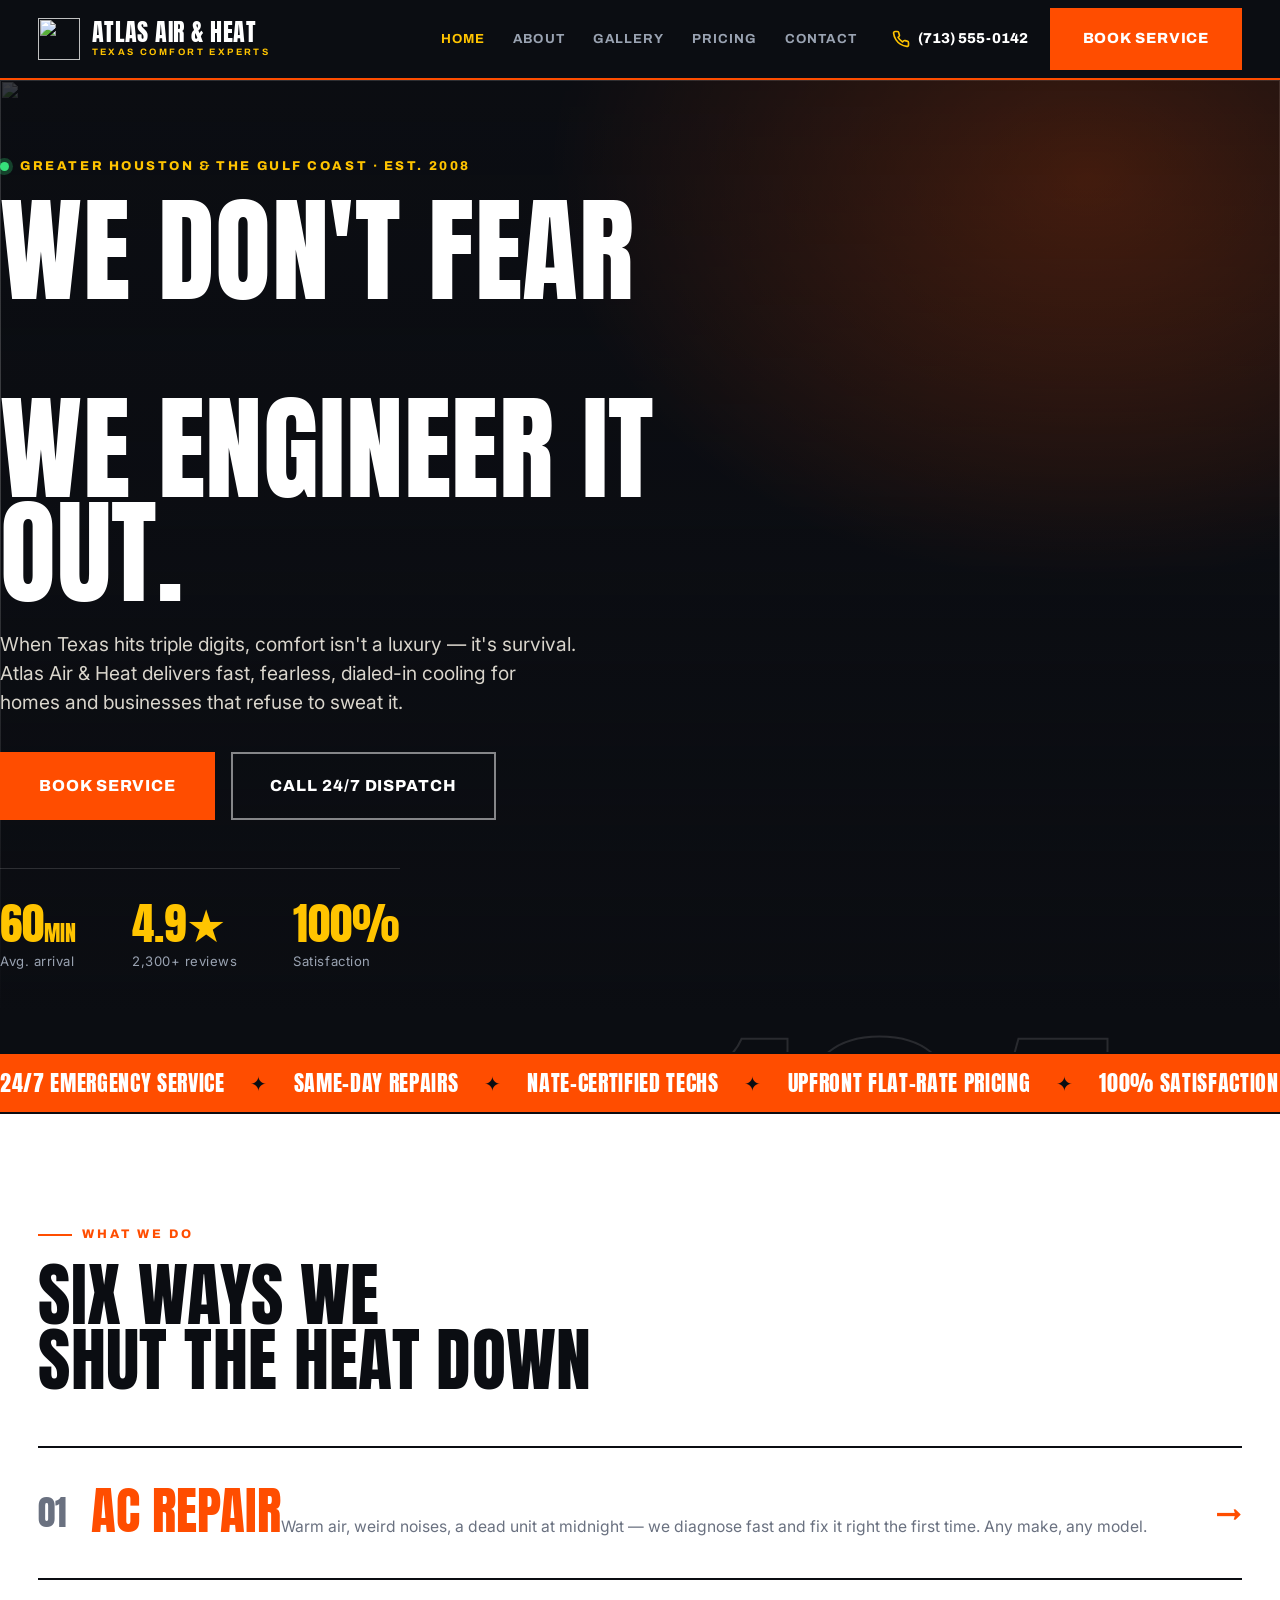
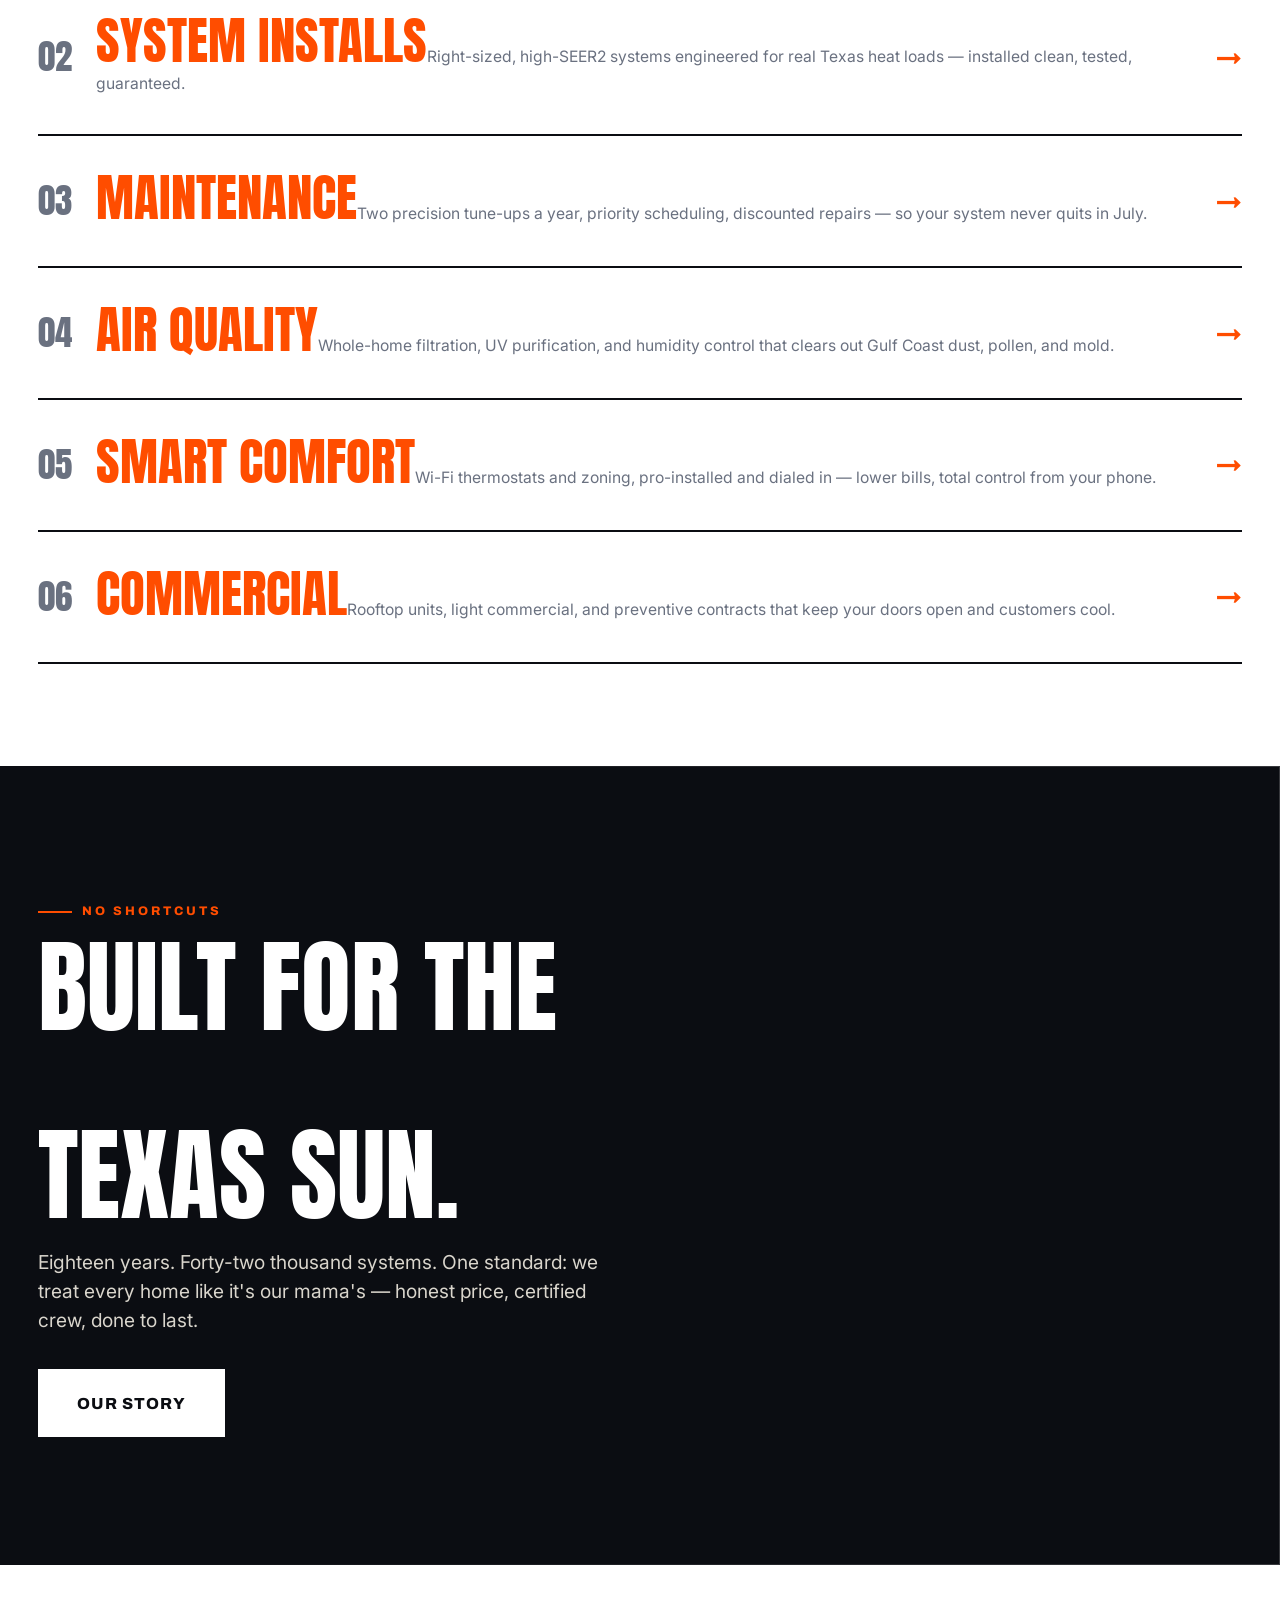
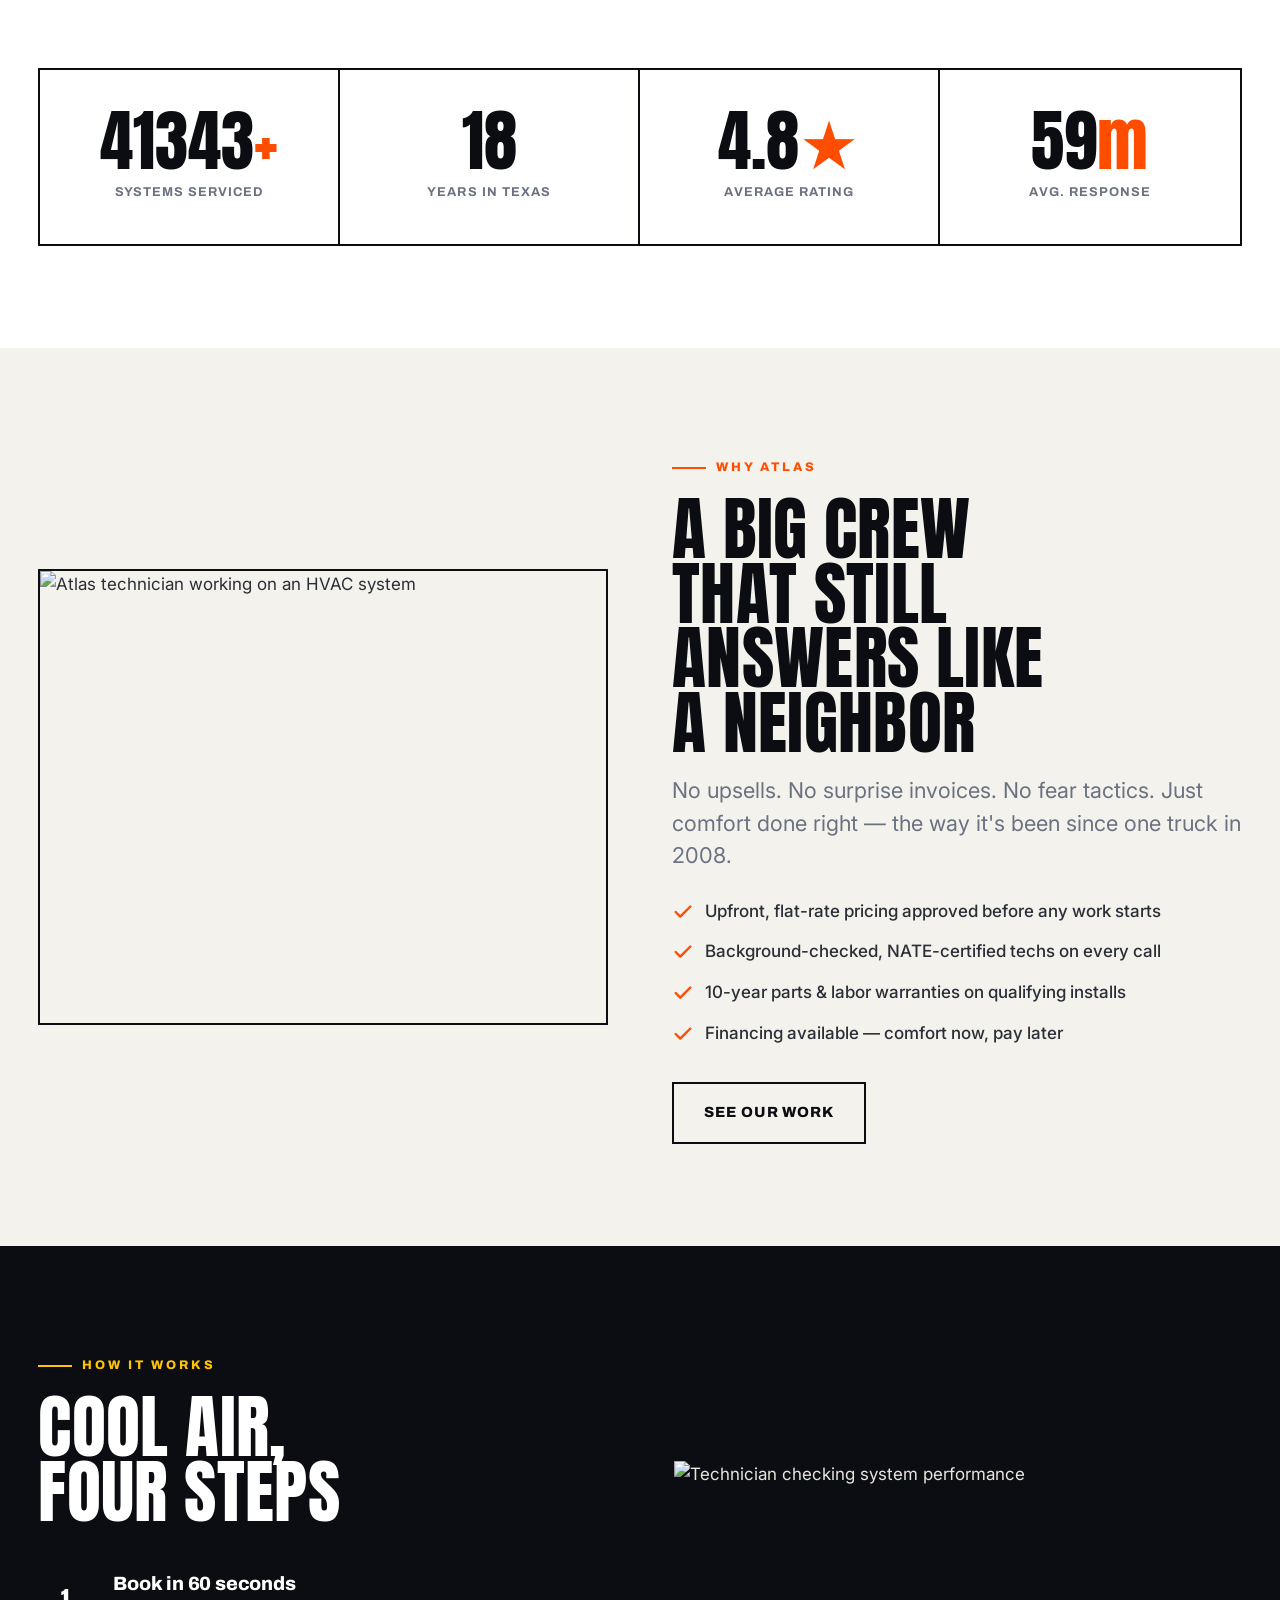
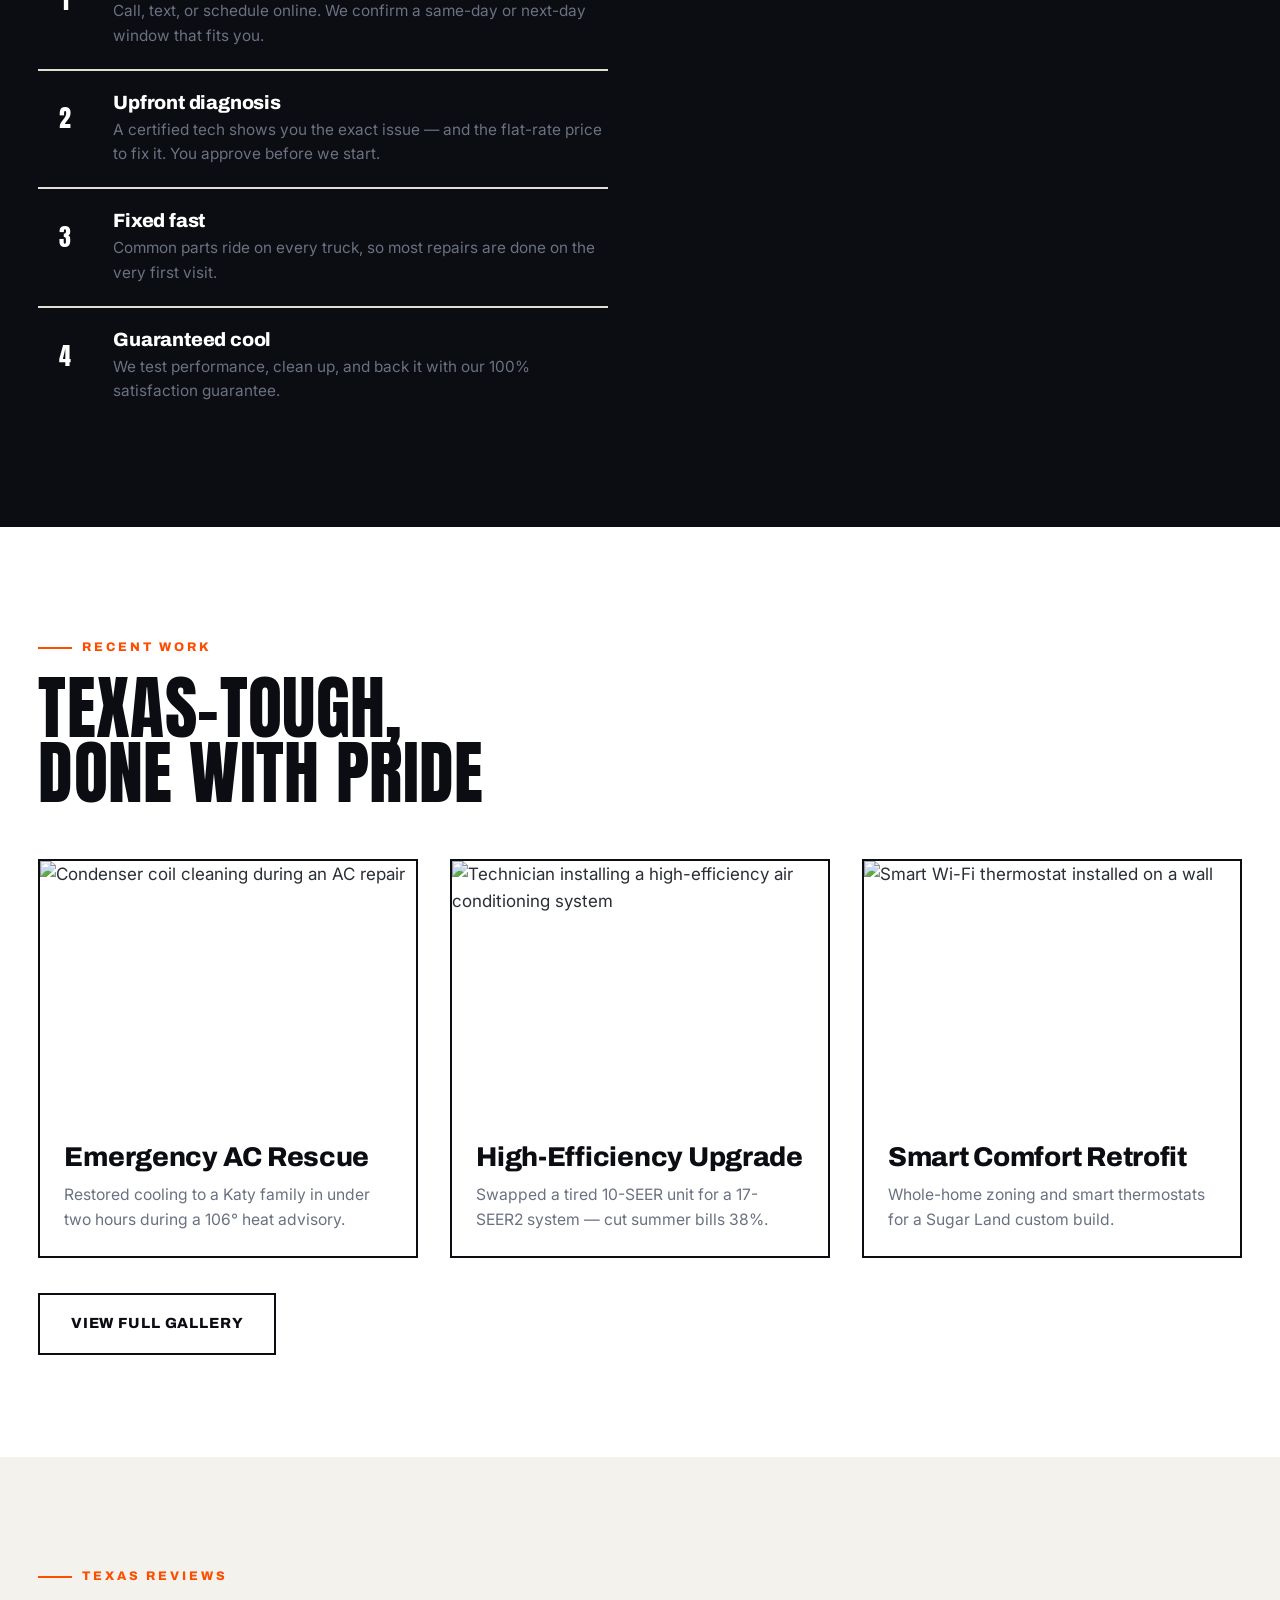
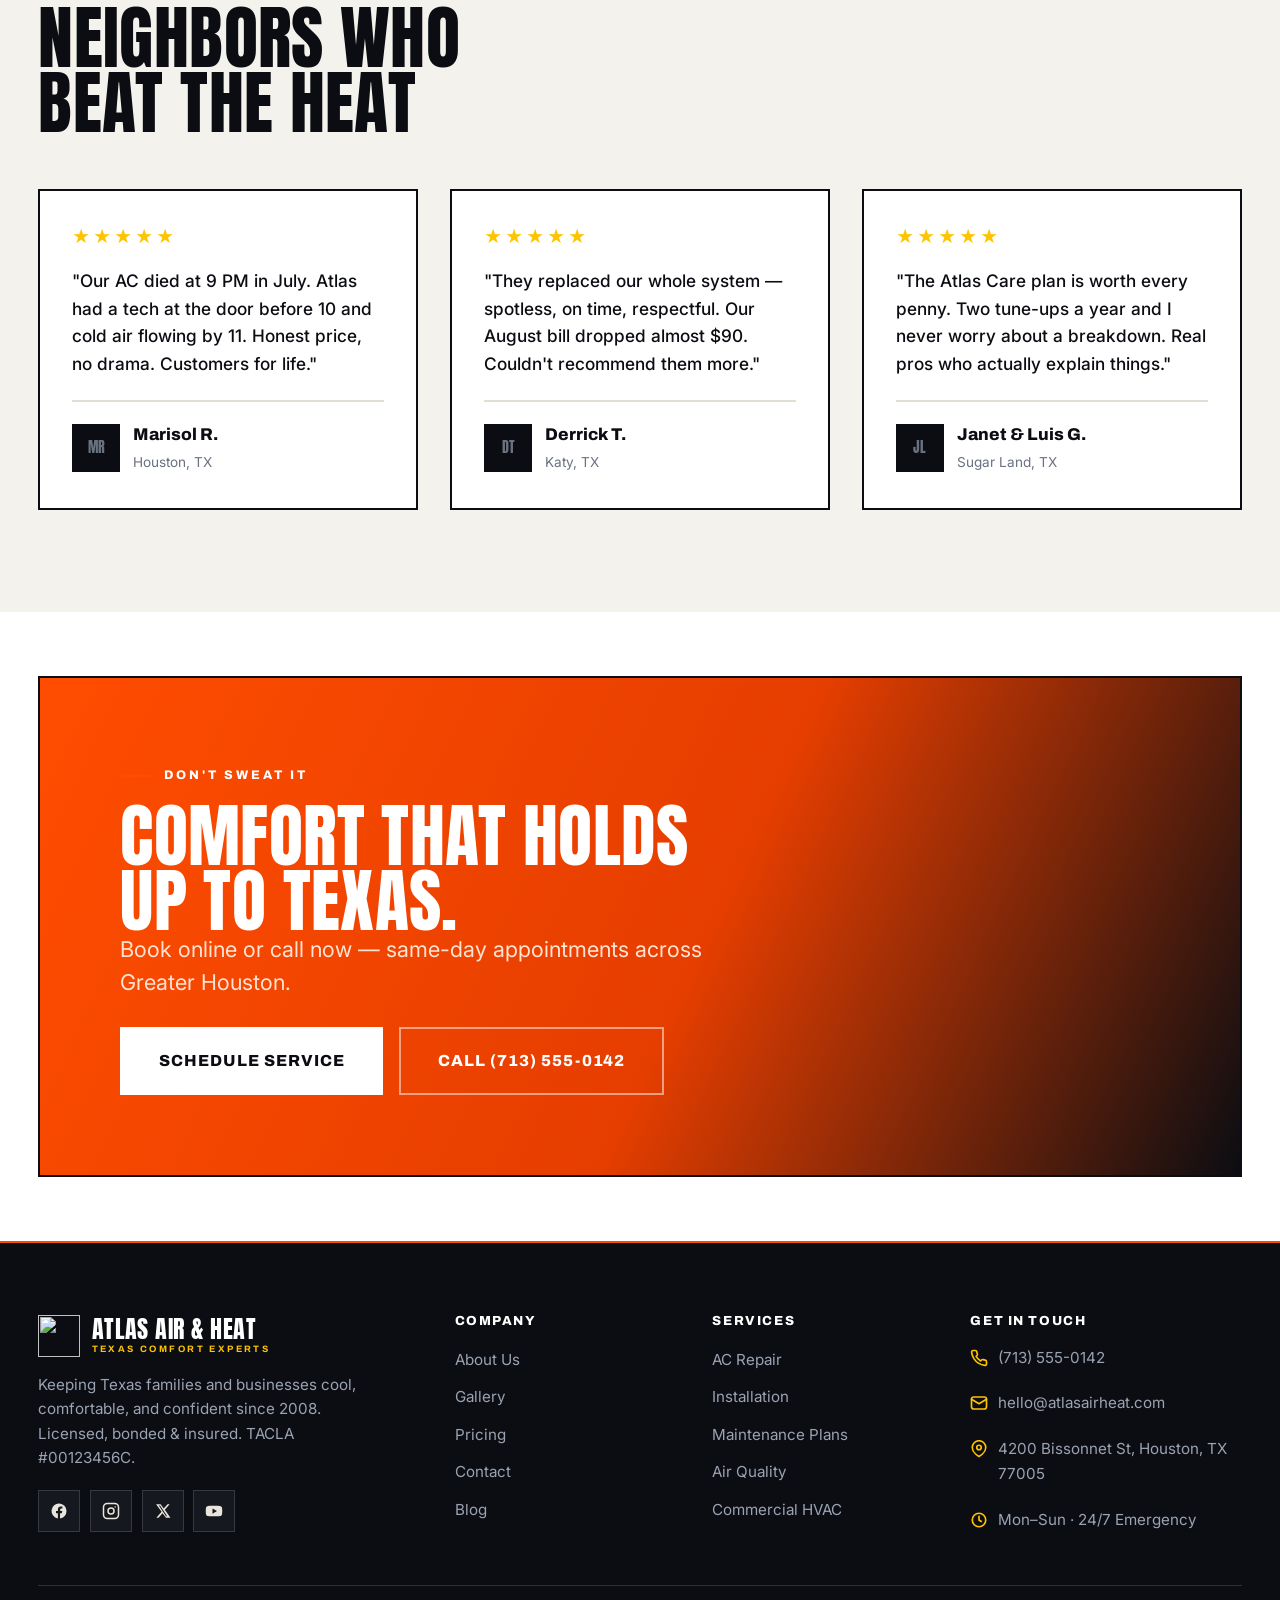
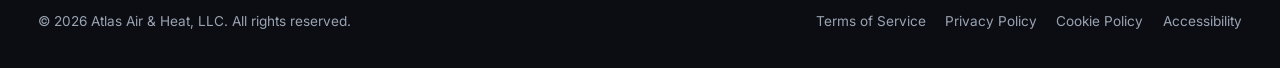
==== commit f19fbcaf: "Redesign: bold 'Texas Heat Editorial' identity Total visual overhaul away from the generic template " ====
--- a/index.html
+++ b/index.html
@@ -4,16 +4,16 @@
   <meta charset="UTF-8">
   <meta name="viewport" content="width=device-width, initial-scale=1.0">
   <title>Atlas Air &amp; Heat | Texas HVAC Repair, Install &amp; Maintenance</title>
-  <meta name="description" content="Atlas Air & Heat keeps Houston cool through the Texas heat. 24/7 AC repair, high-efficiency installs, and maintenance plans backed by a 100% satisfaction guarantee.">
+  <meta name="description" content="Atlas Air & Heat engineers the Texas heat out of your home. 24/7 AC repair, high-efficiency installs, and maintenance plans backed by a 100% satisfaction guarantee.">
   <link rel="canonical" href="https://www.atlasairheat.com/">
   <link rel="icon" type="image/svg+xml" href="assets/favicon.svg">
-  <meta name="theme-color" content="#0A1A2F">
+  <meta name="theme-color" content="#0B0D12">
 
   <!-- Open Graph / social -->
   <meta property="og:type" content="website">
   <meta property="og:site_name" content="Atlas Air &amp; Heat">
-  <meta property="og:title" content="Atlas Air &amp; Heat | Texas HVAC Repair, Install &amp; Maintenance">
-  <meta property="og:description" content="Beat the Texas heat with comfort you can trust. 24/7 AC repair, high-efficiency installs, and maintenance plans across Greater Houston.">
+  <meta property="og:title" content="Atlas Air &amp; Heat | We Engineer the Texas Heat Out">
+  <meta property="og:description" content="24/7 AC repair, high-efficiency installs, and maintenance plans across Greater Houston. Honest pricing, certified pros.">
   <meta property="og:url" content="https://www.atlasairheat.com/">
   <meta property="og:image" content="https://images.unsplash.com/photo-1581094794329-c8112a89af12?auto=format&fit=crop&w=1200&h=630&q=72">
   <meta name="twitter:card" content="summary_large_image">
@@ -23,7 +23,6 @@
 
   <link rel="stylesheet" href="css/styles.css">
 
-  <!-- Structured data: local HVAC business -->
   <script type="application/ld+json">
   {
     "@context": "https://schema.org",
@@ -34,28 +33,11 @@
     "telephone": "+1-713-555-0142",
     "email": "hello@atlasairheat.com",
     "priceRange": "$$",
-    "slogan": "Beat the Texas heat with comfort you can trust.",
-    "address": {
-      "@type": "PostalAddress",
-      "streetAddress": "4200 Bissonnet St",
-      "addressLocality": "Houston",
-      "addressRegion": "TX",
-      "postalCode": "77005",
-      "addressCountry": "US"
-    },
-    "areaServed": ["Houston", "Katy", "Sugar Land", "Pearland", "The Woodlands", "Spring", "Cypress"],
-    "openingHoursSpecification": [{
-      "@type": "OpeningHoursSpecification",
-      "dayOfWeek": ["Monday","Tuesday","Wednesday","Thursday","Friday","Saturday","Sunday"],
-      "opens": "00:00",
-      "closes": "23:59",
-      "description": "24/7 emergency service"
-    }],
-    "aggregateRating": {
-      "@type": "AggregateRating",
-      "ratingValue": "4.9",
-      "reviewCount": "2300"
-    }
+    "slogan": "We engineer the Texas heat out.",
+    "address": {"@type": "PostalAddress","streetAddress": "4200 Bissonnet St","addressLocality": "Houston","addressRegion": "TX","postalCode": "77005","addressCountry": "US"},
+    "areaServed": ["Houston","Katy","Sugar Land","Pearland","The Woodlands","Spring","Cypress"],
+    "openingHoursSpecification": [{"@type": "OpeningHoursSpecification","dayOfWeek": ["Monday","Tuesday","Wednesday","Thursday","Friday","Saturday","Sunday"],"opens": "00:00","closes": "23:59","description": "24/7 emergency service"}],
+    "aggregateRating": {"@type": "AggregateRating","ratingValue": "4.9","reviewCount": "2300"}
   }
   </script>
 </head>
@@ -69,9 +51,7 @@
       <img class="mark" src="assets/logo-mark.svg" alt="">
       <span class="brand-name">Atlas Air&nbsp;&amp;&nbsp;Heat<small>Texas Comfort Experts</small></span>
     </a>
-    <button class="nav-toggle" aria-label="Toggle navigation" aria-controls="nav-menu" aria-expanded="false">
-      <span></span><span></span><span></span>
-    </button>
+    <button class="nav-toggle" aria-label="Toggle navigation" aria-controls="nav-menu" aria-expanded="false"><span></span><span></span><span></span></button>
     <div class="nav-menu" id="nav-menu">
       <ul class="nav-links">
         <li><a href="index.html" class="active">Home</a></li>
@@ -80,10 +60,7 @@
         <li><a href="pricing.html">Pricing</a></li>
         <li><a href="contact.html">Contact</a></li>
       </ul>
-      <a class="nav-phone" href="tel:+17135550142">
-        <svg width="18" height="18" viewBox="0 0 24 24" fill="none" stroke="currentColor" stroke-width="2.2" stroke-linecap="round" stroke-linejoin="round"><path d="M22 16.92v3a2 2 0 0 1-2.18 2 19.79 19.79 0 0 1-8.63-3.07 19.5 19.5 0 0 1-6-6 19.79 19.79 0 0 1-3.07-8.67A2 2 0 0 1 4.11 2h3a2 2 0 0 1 2 1.72c.13.96.36 1.9.7 2.81a2 2 0 0 1-.45 2.11L8.09 9.91a16 16 0 0 0 6 6l1.27-1.27a2 2 0 0 1 2.11-.45c.9.34 1.85.57 2.81.7A2 2 0 0 1 22 16.92z"/></svg>
-        (713)&nbsp;555-0142
-      </a>
+      <a class="nav-phone" href="tel:+17135550142"><svg width="18" height="18" viewBox="0 0 24 24" fill="none" stroke="currentColor" stroke-width="2.2" stroke-linecap="round" stroke-linejoin="round"><path d="M22 16.92v3a2 2 0 0 1-2.18 2 19.79 19.79 0 0 1-8.63-3.07 19.5 19.5 0 0 1-6-6 19.79 19.79 0 0 1-3.07-8.67A2 2 0 0 1 4.11 2h3a2 2 0 0 1 2 1.72c.13.96.36 1.9.7 2.81a2 2 0 0 1-.45 2.11L8.09 9.91a16 16 0 0 0 6 6l1.27-1.27a2 2 0 0 1 2.11-.45c.9.34 1.85.57 2.81.7A2 2 0 0 1 22 16.92z"/></svg> (713)&nbsp;555-0142</a>
       <a class="btn btn-primary" href="contact.html">Book Service</a>
     </div>
   </div>
@@ -91,189 +68,176 @@
 
 <main id="main">
 
-  <!-- ===== Hero ===== -->
+  <!-- ===== HERO ===== -->
   <section class="hero">
-    <div class="container hero-grid">
-      <div class="hero-copy">
-        <span class="hero-badge"><span class="dot"></span> Now serving Greater Houston &amp; Gulf Coast</span>
-        <h1>Beat the Texas heat with <span class="hl">comfort you can trust.</span></h1>
-        <p class="lead">When it's 104° outside, your AC can't take the day off — and neither do we. Atlas Air &amp; Heat delivers fast, honest, expertly-engineered cooling and heating for homes and businesses across Texas.</p>
-        <div class="hero-actions">
-          <a class="btn btn-primary btn-lg" href="contact.html">Schedule Service</a>
-          <a class="btn btn-outline-light btn-lg" href="pricing.html">View Pricing</a>
-        </div>
-        <div class="hero-trust">
-          <div><b>4.9★</b> on 2,300+ reviews</div>
-          <div><b>24/7</b> emergency service</div>
-          <div><b>NATE</b>-certified technicians</div>
-        </div>
-      </div>
-      <div class="hero-media reveal">
-        <img src="https://images.unsplash.com/photo-1581094794329-c8112a89af12?auto=format&fit=crop&w=900&q=72" alt="HVAC technician servicing an outdoor air conditioning condenser unit" loading="eager" width="720" height="900">
-        <div class="hero-float f1">
-          <span class="ic"><svg width="22" height="22" viewBox="0 0 24 24" fill="none" stroke="currentColor" stroke-width="2.2" stroke-linecap="round" stroke-linejoin="round"><path d="M12 2v8"/><path d="M12 22v-2"/><circle cx="12" cy="14" r="4"/><path d="M4.9 4.9l1.4 1.4M2 12h2M19.1 4.9l-1.4 1.4M22 12h-2"/></svg></span>
-          <div><strong>60 min</strong><span>Avg. arrival time</span></div>
-        </div>
-        <div class="hero-float f2">
-          <span class="ic"><svg width="22" height="22" viewBox="0 0 24 24" fill="none" stroke="currentColor" stroke-width="2.2" stroke-linecap="round" stroke-linejoin="round"><path d="M9 12l2 2 4-4"/><path d="M21 12a9 9 0 1 1-18 0 9 9 0 0 1 18 0z"/></svg></span>
-          <div><strong>100%</strong><span>Satisfaction guarantee</span></div>
-        </div>
-      </div>
-    </div>
-  </section>
-
-  <!-- ===== Trust bar ===== -->
-  <div class="trustbar">
-    <div class="container">
-      <span class="label">Trusted &amp; certified by</span>
-      <span>NATE&nbsp;Certified</span>
-      <span>EPA&nbsp;608</span>
-      <span>BBB&nbsp;A+</span>
-      <span>Carrier&nbsp;Authorized</span>
-      <span>Trane&nbsp;Comfort</span>
-      <span>Energy&nbsp;Star®</span>
+    <div class="hero__bg"><img src="https://images.unsplash.com/photo-1660330589827-da8ab7dd3c02?auto=format&fit=crop&w=1600&q=72" alt="" aria-hidden="true"></div>
+    <div class="container hero__inner">
+      <span class="hero__kicker"><span class="dot"></span> Greater Houston &amp; the Gulf Coast · Est. 2008</span>
+      <h1>
+        <span class="line">We don't fear</span>
+        <span class="line imgtext" style="background-image:url('https://images.unsplash.com/photo-1581094794329-c8112a89af12?auto=format&fit=crop&w=1200&q=80')">the heat —</span>
+        <span class="line">we engineer it out.</span>
+      </h1>
+      <p class="hero__lead">When Texas hits triple digits, comfort isn't a luxury — it's survival. Atlas Air &amp; Heat delivers fast, fearless, dialed-in cooling for homes and businesses that refuse to sweat it.</p>
+      <div class="hero__actions">
+        <a class="btn btn-primary btn-lg" href="contact.html">Book Service</a>
+        <a class="btn btn-outline-light btn-lg" href="tel:+17135550142">Call 24/7 Dispatch</a>
+      </div>
+      <div class="hero__meta">
+        <div><div class="n">60<span style="font-size:.5em">MIN</span></div><div class="l">Avg. arrival</div></div>
+        <div><div class="n">4.9★</div><div class="l">2,300+ reviews</div></div>
+        <div><div class="n">100%</div><div class="l">Satisfaction</div></div>
+      </div>
+    </div>
+    <div class="heatmark" aria-hidden="true">104°</div>
+  </section>
+
+  <!-- ===== Ticker ===== -->
+  <div class="ticker" aria-hidden="true">
+    <div class="ticker__track">
+      <span>24/7 Emergency Service</span><span>Same-Day Repairs</span><span>NATE-Certified Techs</span><span>Upfront Flat-Rate Pricing</span><span>100% Satisfaction Guarantee</span>
+      <span>24/7 Emergency Service</span><span>Same-Day Repairs</span><span>NATE-Certified Techs</span><span>Upfront Flat-Rate Pricing</span><span>100% Satisfaction Guarantee</span>
     </div>
   </div>
 
-  <!-- ===== Services ===== -->
+  <!-- ===== Services (editorial rows) ===== -->
   <section class="section" id="services">
     <div class="container">
-      <div class="section-head center reveal">
+      <div class="section-head reveal">
         <span class="eyebrow">What we do</span>
-        <h2>Full-service comfort for every Texas season</h2>
-        <p class="lead">From midnight breakdowns to whole-home upgrades, our licensed crews handle it all — with upfront pricing and zero pressure.</p>
-      </div>
-      <div class="grid grid-3">
-        <article class="card reveal">
-          <span class="ic"><svg width="26" height="26" viewBox="0 0 24 24" fill="none" stroke="currentColor" stroke-width="2" stroke-linecap="round" stroke-linejoin="round"><path d="M9.5 2v3M14.5 2v3M9.5 19v3M14.5 19v3M2 9.5h3M2 14.5h3M19 9.5h3M19 14.5h3"/><rect x="6" y="6" width="12" height="12" rx="3"/></svg></span>
-          <h3>AC Repair &amp; Service</h3>
-          <p>Warm air, strange noises, or a unit that won't start? We diagnose fast and fix it right the first time — any make, any model.</p>
-          <a class="more" href="contact.html">Get a fix <svg width="16" height="16" viewBox="0 0 24 24" fill="none" stroke="currentColor" stroke-width="2.4" stroke-linecap="round" stroke-linejoin="round"><path d="M5 12h14M13 6l6 6-6 6"/></svg></a>
-        </article>
-        <article class="card reveal">
-          <span class="ic"><svg width="26" height="26" viewBox="0 0 24 24" fill="none" stroke="currentColor" stroke-width="2" stroke-linecap="round" stroke-linejoin="round"><path d="M3 21h18M5 21V7l8-4 8 4v14M9 9h.01M9 13h.01M9 17h.01M15 9h.01M15 13h.01M15 17h.01"/></svg></span>
-          <h3>New System Installation</h3>
-          <p>Right-sized, high-SEER2 systems designed for Texas heat loads — installed clean, tested, and guaranteed to perform.</p>
-          <a class="more" href="pricing.html">See options <svg width="16" height="16" viewBox="0 0 24 24" fill="none" stroke="currentColor" stroke-width="2.4" stroke-linecap="round" stroke-linejoin="round"><path d="M5 12h14M13 6l6 6-6 6"/></svg></a>
-        </article>
-        <article class="card reveal">
-          <span class="ic"><svg width="26" height="26" viewBox="0 0 24 24" fill="none" stroke="currentColor" stroke-width="2" stroke-linecap="round" stroke-linejoin="round"><path d="M14.7 6.3a4 4 0 0 0-5.4 5.4l-6 6a2 2 0 1 0 2.8 2.8l6-6a4 4 0 0 0 5.4-5.4l-2.6 2.6-2.1-2.1 2.6-2.6z"/></svg></span>
-          <h3>Maintenance Plans</h3>
-          <p>Two precision tune-ups a year, priority scheduling, and discounted repairs — so your system never quits when it matters most.</p>
-          <a class="more" href="pricing.html">Join Atlas Care <svg width="16" height="16" viewBox="0 0 24 24" fill="none" stroke="currentColor" stroke-width="2.4" stroke-linecap="round" stroke-linejoin="round"><path d="M5 12h14M13 6l6 6-6 6"/></svg></a>
-        </article>
-        <article class="card reveal">
-          <span class="ic"><svg width="26" height="26" viewBox="0 0 24 24" fill="none" stroke="currentColor" stroke-width="2" stroke-linecap="round" stroke-linejoin="round"><path d="M12 3v18M5 8l7-5 7 5M5 8v8l7 5 7-5V8"/></svg></span>
-          <h3>Indoor Air Quality</h3>
-          <p>Whole-home filtration, UV purification, and humidity control to clear out Gulf Coast dust, pollen, and allergens.</p>
-          <a class="more" href="contact.html">Breathe easy <svg width="16" height="16" viewBox="0 0 24 24" fill="none" stroke="currentColor" stroke-width="2.4" stroke-linecap="round" stroke-linejoin="round"><path d="M5 12h14M13 6l6 6-6 6"/></svg></a>
-        </article>
-        <article class="card reveal">
-          <span class="ic"><svg width="26" height="26" viewBox="0 0 24 24" fill="none" stroke="currentColor" stroke-width="2" stroke-linecap="round" stroke-linejoin="round"><rect x="7" y="2" width="10" height="20" rx="3"/><path d="M12 6v6M12 16h.01"/></svg></span>
-          <h3>Smart Thermostats</h3>
-          <p>Pro installation and setup of Wi-Fi thermostats and zoning that cut bills and put comfort in the palm of your hand.</p>
-          <a class="more" href="contact.html">Upgrade now <svg width="16" height="16" viewBox="0 0 24 24" fill="none" stroke="currentColor" stroke-width="2.4" stroke-linecap="round" stroke-linejoin="round"><path d="M5 12h14M13 6l6 6-6 6"/></svg></a>
-        </article>
-        <article class="card reveal">
-          <span class="ic"><svg width="26" height="26" viewBox="0 0 24 24" fill="none" stroke="currentColor" stroke-width="2" stroke-linecap="round" stroke-linejoin="round"><path d="M3 9h18M3 15h18M7 3v18M17 3v18"/><rect x="3" y="3" width="18" height="18" rx="3"/></svg></span>
-          <h3>Commercial HVAC</h3>
-          <p>Rooftop units, light commercial, and preventive contracts that keep your storefront, office, or restaurant open and comfortable.</p>
-          <a class="more" href="contact.html">Talk to us <svg width="16" height="16" viewBox="0 0 24 24" fill="none" stroke="currentColor" stroke-width="2.4" stroke-linecap="round" stroke-linejoin="round"><path d="M5 12h14M13 6l6 6-6 6"/></svg></a>
-        </article>
-      </div>
-    </div>
-  </section>
-
-  <!-- ===== About split ===== -->
-  <section class="section section--mist">
+        <h2>Six ways we<br>shut the heat down</h2>
+      </div>
+      <div class="svc-list reveal">
+        <a class="svc-row" href="contact.html">
+          <span class="svc-row__no">01</span>
+          <span><span class="svc-row__title">AC Repair</span><span class="svc-row__desc">Warm air, weird noises, a dead unit at midnight — we diagnose fast and fix it right the first time. Any make, any model.</span></span>
+          <span class="svc-row__arrow">→</span>
+        </a>
+        <a class="svc-row" href="pricing.html">
+          <span class="svc-row__no">02</span>
+          <span><span class="svc-row__title">System Installs</span><span class="svc-row__desc">Right-sized, high-SEER2 systems engineered for real Texas heat loads — installed clean, tested, guaranteed.</span></span>
+          <span class="svc-row__arrow">→</span>
+        </a>
+        <a class="svc-row" href="pricing.html">
+          <span class="svc-row__no">03</span>
+          <span><span class="svc-row__title">Maintenance</span><span class="svc-row__desc">Two precision tune-ups a year, priority scheduling, discounted repairs — so your system never quits in July.</span></span>
+          <span class="svc-row__arrow">→</span>
+        </a>
+        <a class="svc-row" href="contact.html">
+          <span class="svc-row__no">04</span>
+          <span><span class="svc-row__title">Air Quality</span><span class="svc-row__desc">Whole-home filtration, UV purification, and humidity control that clears out Gulf Coast dust, pollen, and mold.</span></span>
+          <span class="svc-row__arrow">→</span>
+        </a>
+        <a class="svc-row" href="contact.html">
+          <span class="svc-row__no">05</span>
+          <span><span class="svc-row__title">Smart Comfort</span><span class="svc-row__desc">Wi-Fi thermostats and zoning, pro-installed and dialed in — lower bills, total control from your phone.</span></span>
+          <span class="svc-row__arrow">→</span>
+        </a>
+        <a class="svc-row" href="contact.html">
+          <span class="svc-row__no">06</span>
+          <span><span class="svc-row__title">Commercial</span><span class="svc-row__desc">Rooftop units, light commercial, and preventive contracts that keep your doors open and customers cool.</span></span>
+          <span class="svc-row__arrow">→</span>
+        </a>
+      </div>
+    </div>
+  </section>
+
+  <!-- ===== Full-bleed statement w/ image text ===== -->
+  <section class="bleed">
+    <div class="bleed__bg"><img src="https://images.unsplash.com/photo-1642749776312-aa42ce20c9f5?auto=format&fit=crop&w=1600&q=72" alt="" aria-hidden="true"></div>
+    <div class="container bleed__inner reveal">
+      <span class="eyebrow">No shortcuts</span>
+      <p class="statement">Built for the<br><span class="imgtext" style="background-image:url('https://images.unsplash.com/photo-1621905251189-08b45d6a269e?auto=format&fit=crop&w=1400&q=80')">scalding</span><br>Texas sun.</p>
+      <p class="hero__lead" style="margin-top:1.6rem">Eighteen years. Forty-two thousand systems. One standard: we treat every home like it's our mama's — honest price, certified crew, done to last.</p>
+      <div class="hero__actions"><a class="btn btn-light btn-lg" href="about.html">Our Story</a></div>
+    </div>
+  </section>
+
+  <!-- ===== Stats ===== -->
+  <section class="section">
+    <div class="container">
+      <div class="stats reveal">
+        <div class="stat"><div class="num"><span data-count="42000">0</span><span class="u">+</span></div><div class="lbl">Systems serviced</div></div>
+        <div class="stat"><div class="num"><span data-count="18">0</span></div><div class="lbl">Years in Texas</div></div>
+        <div class="stat"><div class="num"><span data-count="4.9">0</span><span class="u">★</span></div><div class="lbl">Average rating</div></div>
+        <div class="stat"><div class="num"><span data-count="60">0</span><span class="u">m</span></div><div class="lbl">Avg. response</div></div>
+      </div>
+    </div>
+  </section>
+
+  <!-- ===== Why / split ===== -->
+  <section class="section section--bone">
     <div class="container split">
       <div class="split-media reveal">
-        <img src="https://images.unsplash.com/photo-1642749776312-aa42ce20c9f5?auto=format&fit=crop&w=820&q=72" alt="Atlas Air & Heat technicians installing a rooftop HVAC unit in the Texas sun" width="700" height="560">
+        <img src="https://images.unsplash.com/photo-1621905251918-48416bd8575a?auto=format&fit=crop&w=900&q=72" alt="Atlas technician working on an HVAC system">
         <span class="accent" aria-hidden="true"></span>
       </div>
       <div class="reveal">
         <span class="eyebrow">Why Atlas</span>
-        <h2>A bigger company that still answers like a neighbor</h2>
-        <p class="lead">For 18 years we've grown into one of Texas' most trusted HVAC teams — without losing the straight-talk service that built us. No upsells, no surprise invoices, just comfort done right.</p>
+        <h2>A big crew<br>that still<br>answers like<br>a neighbor</h2>
+        <p class="lead" style="margin-top:1.2rem">No upsells. No surprise invoices. No fear tactics. Just comfort done right — the way it's been since one truck in 2008.</p>
         <ul class="checklist">
-          <li><svg width="22" height="22" viewBox="0 0 24 24" fill="none" stroke="currentColor" stroke-width="2.4" stroke-linecap="round" stroke-linejoin="round"><path d="M20 6L9 17l-5-5"/></svg> Upfront, flat-rate pricing approved before any work starts</li>
-          <li><svg width="22" height="22" viewBox="0 0 24 24" fill="none" stroke="currentColor" stroke-width="2.4" stroke-linecap="round" stroke-linejoin="round"><path d="M20 6L9 17l-5-5"/></svg> Background-checked, NATE-certified technicians on every call</li>
-          <li><svg width="22" height="22" viewBox="0 0 24 24" fill="none" stroke="currentColor" stroke-width="2.4" stroke-linecap="round" stroke-linejoin="round"><path d="M20 6L9 17l-5-5"/></svg> 10-year parts &amp; labor warranties on qualifying installs</li>
-          <li><svg width="22" height="22" viewBox="0 0 24 24" fill="none" stroke="currentColor" stroke-width="2.4" stroke-linecap="round" stroke-linejoin="round"><path d="M20 6L9 17l-5-5"/></svg> Financing options with approved credit — comfort now, pay later</li>
+          <li><svg width="22" height="22" viewBox="0 0 24 24" fill="none" stroke="currentColor" stroke-width="2.6" stroke-linecap="round" stroke-linejoin="round"><path d="M20 6L9 17l-5-5"/></svg> Upfront, flat-rate pricing approved before any work starts</li>
+          <li><svg width="22" height="22" viewBox="0 0 24 24" fill="none" stroke="currentColor" stroke-width="2.6" stroke-linecap="round" stroke-linejoin="round"><path d="M20 6L9 17l-5-5"/></svg> Background-checked, NATE-certified techs on every call</li>
+          <li><svg width="22" height="22" viewBox="0 0 24 24" fill="none" stroke="currentColor" stroke-width="2.6" stroke-linecap="round" stroke-linejoin="round"><path d="M20 6L9 17l-5-5"/></svg> 10-year parts &amp; labor warranties on qualifying installs</li>
+          <li><svg width="22" height="22" viewBox="0 0 24 24" fill="none" stroke="currentColor" stroke-width="2.6" stroke-linecap="round" stroke-linejoin="round"><path d="M20 6L9 17l-5-5"/></svg> Financing available — comfort now, pay later</li>
         </ul>
-        <div class="hero-actions">
-          <a class="btn btn-primary" href="about.html">Our Story</a>
-          <a class="btn btn-ghost" href="gallery.html">See Our Work</a>
-        </div>
-      </div>
-    </div>
-  </section>
-
-  <!-- ===== Stats ===== -->
-  <section class="section section--navy">
-    <div class="container">
-      <div class="stats">
-        <div class="stat reveal"><div class="num"><span data-count="42000">0</span><span class="u">+</span></div><div class="lbl">Systems serviced</div></div>
-        <div class="stat reveal"><div class="num"><span data-count="18">0</span></div><div class="lbl">Years in Texas</div></div>
-        <div class="stat reveal"><div class="num"><span data-count="4.9" data-suffix="">0</span><span class="u">★</span></div><div class="lbl">Average rating</div></div>
-        <div class="stat reveal"><div class="num"><span data-count="60">0</span><span class="u">min</span></div><div class="lbl">Avg. response</div></div>
+        <div class="hero__actions"><a class="btn btn-ghost" href="gallery.html">See Our Work</a></div>
       </div>
     </div>
   </section>
 
   <!-- ===== Process ===== -->
-  <section class="section">
+  <section class="section section--ink">
     <div class="container split reverse">
       <div class="split-media reveal">
-        <img src="https://images.unsplash.com/photo-1621905251189-08b45d6a269e?auto=format&fit=crop&w=820&q=72" alt="HVAC technician in hard hat checking electrical components on an AC system" width="700" height="560">
+        <img src="https://images.unsplash.com/photo-1660330590022-9f4ff56b63f6?auto=format&fit=crop&w=900&q=72" alt="Technician checking system performance">
         <span class="accent" aria-hidden="true"></span>
       </div>
       <div class="reveal">
         <span class="eyebrow">How it works</span>
-        <h2>Comfort restored in four simple steps</h2>
-        <div class="steps" style="margin-top:1.6rem">
-          <div class="step"><span class="n"></span><div><h3>Book in 60 seconds</h3><p>Call, text, or schedule online. We'll confirm a same-day or next-day window that fits you.</p></div></div>
-          <div class="step"><span class="n"></span><div><h3>Upfront diagnosis</h3><p>A certified tech inspects your system and shows you the exact issue — and the flat-rate price to fix it.</p></div></div>
-          <div class="step"><span class="n"></span><div><h3>Fixed right, fast</h3><p>We carry common parts on every truck, so most repairs are done on the very first visit.</p></div></div>
-          <div class="step"><span class="n"></span><div><h3>Guaranteed cool</h3><p>We test performance, clean up, and back the work with our 100% satisfaction guarantee.</p></div></div>
-        </div>
-      </div>
-    </div>
-  </section>
-
-  <!-- ===== Featured work ===== -->
-  <section class="section section--mist">
-    <div class="container">
-      <div class="section-head center reveal">
-        <span class="eyebrow">Recent projects</span>
-        <h2>Texas-tough work, done with pride</h2>
+        <h2>Cool air,<br>four steps</h2>
+        <div class="steps" style="margin-top:1.8rem">
+          <div class="step"><span class="n">1</span><div><h3>Book in 60 seconds</h3><p>Call, text, or schedule online. We confirm a same-day or next-day window that fits you.</p></div></div>
+          <div class="step"><span class="n">2</span><div><h3>Upfront diagnosis</h3><p>A certified tech shows you the exact issue — and the flat-rate price to fix it. You approve before we start.</p></div></div>
+          <div class="step"><span class="n">3</span><div><h3>Fixed fast</h3><p>Common parts ride on every truck, so most repairs are done on the very first visit.</p></div></div>
+          <div class="step"><span class="n">4</span><div><h3>Guaranteed cool</h3><p>We test performance, clean up, and back it with our 100% satisfaction guarantee.</p></div></div>
+        </div>
+      </div>
+    </div>
+  </section>
+
+  <!-- ===== Projects ===== -->
+  <section class="section">
+    <div class="container">
+      <div class="section-head reveal">
+        <span class="eyebrow">Recent work</span>
+        <h2>Texas-tough,<br>done with pride</h2>
       </div>
       <div class="grid grid-3">
         <article class="card feature-card reveal">
-          <img src="https://images.unsplash.com/photo-1718203862467-c33159fdc504?auto=format&fit=crop&w=640&q=72" alt="Condenser coil cleaning during an AC repair" width="500" height="340">
-          <div class="body"><h3>Emergency AC Rescue</h3><p>Restored cooling to a Katy family in under two hours during a 106° heat advisory.</p></div>
+          <img src="https://images.unsplash.com/photo-1718203862467-c33159fdc504?auto=format&fit=crop&w=640&q=72" alt="Condenser coil cleaning during an AC repair">
+          <div class="body"><h3>Emergency AC Rescue</h3><p class="muted">Restored cooling to a Katy family in under two hours during a 106° heat advisory.</p></div>
         </article>
         <article class="card feature-card reveal">
-          <img src="https://images.unsplash.com/photo-1667983453881-4992fe86ab1b?auto=format&fit=crop&w=640&q=72" alt="Technician installing a new high-efficiency air conditioning system" width="500" height="340">
-          <div class="body"><h3>High-Efficiency Upgrade</h3><p>Replaced an aging 10-SEER unit with a 17-SEER2 system, cutting summer bills by 38%.</p></div>
+          <img src="https://images.unsplash.com/photo-1667983453881-4992fe86ab1b?auto=format&fit=crop&w=640&q=72" alt="Technician installing a high-efficiency air conditioning system">
+          <div class="body"><h3>High-Efficiency Upgrade</h3><p class="muted">Swapped a tired 10-SEER unit for a 17-SEER2 system — cut summer bills 38%.</p></div>
         </article>
         <article class="card feature-card reveal">
-          <img src="https://images.unsplash.com/photo-1655194827229-a1d3192b533e?auto=format&fit=crop&w=640&q=72" alt="Smart Wi-Fi thermostat installed on a wall" width="500" height="340">
-          <div class="body"><h3>Smart Comfort Retrofit</h3><p>Whole-home zoning and smart thermostats for a Sugar Land custom build.</p></div>
+          <img src="https://images.unsplash.com/photo-1655194827229-a1d3192b533e?auto=format&fit=crop&w=640&q=72" alt="Smart Wi-Fi thermostat installed on a wall">
+          <div class="body"><h3>Smart Comfort Retrofit</h3><p class="muted">Whole-home zoning and smart thermostats for a Sugar Land custom build.</p></div>
         </article>
       </div>
-      <div class="center" style="margin-top:2.2rem">
-        <a class="btn btn-ghost" href="gallery.html">View Full Gallery</a>
-      </div>
+      <div style="margin-top:2.2rem"><a class="btn btn-ghost" href="gallery.html">View Full Gallery</a></div>
     </div>
   </section>
 
   <!-- ===== Testimonials ===== -->
-  <section class="section">
-    <div class="container">
-      <div class="section-head center reveal">
+  <section class="section section--bone">
+    <div class="container">
+      <div class="section-head reveal">
         <span class="eyebrow">Texas reviews</span>
-        <h2>Neighbors who beat the heat with Atlas</h2>
+        <h2>Neighbors who<br>beat the heat</h2>
       </div>
       <div class="grid grid-3">
         <div class="quote reveal">
@@ -283,26 +247,26 @@
         </div>
         <div class="quote reveal">
           <div class="stars">★★★★★</div>
-          <p>"They replaced our whole system and the crew was spotless, on time, and respectful. Our August bill dropped almost $90. Couldn't recommend them more."</p>
+          <p>"They replaced our whole system — spotless, on time, respectful. Our August bill dropped almost $90. Couldn't recommend them more."</p>
           <div class="who"><span class="av">DT</span><div><b>Derrick T.</b><span>Katy, TX</span></div></div>
         </div>
         <div class="quote reveal">
           <div class="stars">★★★★★</div>
-          <p>"The Atlas Care plan is worth every penny. Two tune-ups a year and I never worry about a breakdown. Real professionals who actually explain things."</p>
+          <p>"The Atlas Care plan is worth every penny. Two tune-ups a year and I never worry about a breakdown. Real pros who actually explain things."</p>
           <div class="who"><span class="av">JL</span><div><b>Janet &amp; Luis G.</b><span>Sugar Land, TX</span></div></div>
         </div>
       </div>
     </div>
   </section>
 
-  <!-- ===== CTA band ===== -->
+  <!-- ===== CTA ===== -->
   <section class="section--tight">
     <div class="container">
       <div class="cta-band reveal">
         <span class="eyebrow" style="color:#fff">Don't sweat it</span>
-        <h2>Ready for comfort that holds up to Texas?</h2>
-        <p class="lead" style="color:#FFE7DB">Book online or call now — same-day appointments available across Greater Houston.</p>
-        <div class="hero-actions">
+        <h2>Comfort that holds<br>up to Texas.</h2>
+        <p class="lead" style="color:#FFE3D3">Book online or call now — same-day appointments across Greater Houston.</p>
+        <div class="hero__actions">
           <a class="btn btn-light btn-lg" href="contact.html">Schedule Service</a>
           <a class="btn btn-outline-light btn-lg" href="tel:+17135550142">Call (713) 555-0142</a>
         </div>
@@ -326,48 +290,21 @@
           <a href="#" aria-label="YouTube"><svg width="18" height="18" viewBox="0 0 24 24" fill="currentColor"><path d="M23 12s0-3.2-.4-4.7a2.5 2.5 0 0 0-1.8-1.8C19.3 5 12 5 12 5s-7.3 0-8.8.5a2.5 2.5 0 0 0-1.8 1.8C1 8.8 1 12 1 12s0 3.2.4 4.7a2.5 2.5 0 0 0 1.8 1.8C4.7 19 12 19 12 19s7.3 0 8.8-.5a2.5 2.5 0 0 0 1.8-1.8C23 15.2 23 12 23 12zM10 15.5v-7l6 3.5-6 3.5z"/></svg></a>
         </div>
       </div>
-      <div class="footer-col">
-        <h4>Company</h4>
-        <ul>
-          <li><a href="about.html">About Us</a></li>
-          <li><a href="gallery.html">Gallery</a></li>
-          <li><a href="pricing.html">Pricing</a></li>
-          <li><a href="contact.html">Contact</a></li>
-          <li><a href="blog.html">Blog</a></li>
-        </ul>
-      </div>
-      <div class="footer-col">
-        <h4>Services</h4>
-        <ul>
-          <li><a href="index.html#services">AC Repair</a></li>
-          <li><a href="index.html#services">Installation</a></li>
-          <li><a href="pricing.html">Maintenance Plans</a></li>
-          <li><a href="index.html#services">Air Quality</a></li>
-          <li><a href="index.html#services">Commercial HVAC</a></li>
-        </ul>
-      </div>
-      <div class="footer-col">
-        <h4>Get in touch</h4>
-        <ul class="footer-contact">
-          <li><svg width="18" height="18" viewBox="0 0 24 24" fill="none" stroke="currentColor" stroke-width="2.2" stroke-linecap="round" stroke-linejoin="round"><path d="M22 16.92v3a2 2 0 0 1-2.18 2 19.79 19.79 0 0 1-8.63-3.07 19.5 19.5 0 0 1-6-6A19.79 19.79 0 0 1 2.12 4.18 2 2 0 0 1 4.11 2h3a2 2 0 0 1 2 1.72c.13.96.36 1.9.7 2.81a2 2 0 0 1-.45 2.11L8.09 9.91a16 16 0 0 0 6 6l1.27-1.27a2 2 0 0 1 2.11-.45c.9.34 1.85.57 2.81.7A2 2 0 0 1 22 16.92z"/></svg> <a href="tel:+17135550142">(713) 555-0142</a></li>
-          <li><svg width="18" height="18" viewBox="0 0 24 24" fill="none" stroke="currentColor" stroke-width="2.2" stroke-linecap="round" stroke-linejoin="round"><rect x="2" y="4" width="20" height="16" rx="3"/><path d="m22 7-10 6L2 7"/></svg> <a href="mailto:hello@atlasairheat.com">hello@atlasairheat.com</a></li>
-          <li><svg width="18" height="18" viewBox="0 0 24 24" fill="none" stroke="currentColor" stroke-width="2.2" stroke-linecap="round" stroke-linejoin="round"><path d="M21 10c0 7-9 12-9 12s-9-5-9-12a9 9 0 0 1 18 0z"/><circle cx="12" cy="10" r="3"/></svg> 4200 Bissonnet St, Houston, TX 77005</li>
-          <li><svg width="18" height="18" viewBox="0 0 24 24" fill="none" stroke="currentColor" stroke-width="2.2" stroke-linecap="round" stroke-linejoin="round"><circle cx="12" cy="12" r="9"/><path d="M12 7v5l3 2"/></svg> Mon–Sun · 24/7 Emergency</li>
-        </ul>
-      </div>
+      <div class="footer-col"><h4>Company</h4><ul><li><a href="about.html">About Us</a></li><li><a href="gallery.html">Gallery</a></li><li><a href="pricing.html">Pricing</a></li><li><a href="contact.html">Contact</a></li><li><a href="blog.html">Blog</a></li></ul></div>
+      <div class="footer-col"><h4>Services</h4><ul><li><a href="index.html#services">AC Repair</a></li><li><a href="index.html#services">Installation</a></li><li><a href="pricing.html">Maintenance Plans</a></li><li><a href="index.html#services">Air Quality</a></li><li><a href="index.html#services">Commercial HVAC</a></li></ul></div>
+      <div class="footer-col"><h4>Get in touch</h4><ul class="footer-contact">
+        <li><svg width="18" height="18" viewBox="0 0 24 24" fill="none" stroke="currentColor" stroke-width="2.2" stroke-linecap="round" stroke-linejoin="round"><path d="M22 16.92v3a2 2 0 0 1-2.18 2 19.79 19.79 0 0 1-8.63-3.07 19.5 19.5 0 0 1-6-6A19.79 19.79 0 0 1 2.12 4.18 2 2 0 0 1 4.11 2h3a2 2 0 0 1 2 1.72c.13.96.36 1.9.7 2.81a2 2 0 0 1-.45 2.11L8.09 9.91a16 16 0 0 0 6 6l1.27-1.27a2 2 0 0 1 2.11-.45c.9.34 1.85.57 2.81.7A2 2 0 0 1 22 16.92z"/></svg> <a href="tel:+17135550142">(713) 555-0142</a></li>
+        <li><svg width="18" height="18" viewBox="0 0 24 24" fill="none" stroke="currentColor" stroke-width="2.2" stroke-linecap="round" stroke-linejoin="round"><rect x="2" y="4" width="20" height="16" rx="3"/><path d="m22 7-10 6L2 7"/></svg> <a href="mailto:hello@atlasairheat.com">hello@atlasairheat.com</a></li>
+        <li><svg width="18" height="18" viewBox="0 0 24 24" fill="none" stroke="currentColor" stroke-width="2.2" stroke-linecap="round" stroke-linejoin="round"><path d="M21 10c0 7-9 12-9 12s-9-5-9-12a9 9 0 0 1 18 0z"/><circle cx="12" cy="10" r="3"/></svg> 4200 Bissonnet St, Houston, TX 77005</li>
+        <li><svg width="18" height="18" viewBox="0 0 24 24" fill="none" stroke="currentColor" stroke-width="2.2" stroke-linecap="round" stroke-linejoin="round"><circle cx="12" cy="12" r="9"/><path d="M12 7v5l3 2"/></svg> Mon–Sun · 24/7 Emergency</li>
+      </ul></div>
     </div>
     <div class="footer-bottom">
       <span>&copy; <span id="year">2026</span> Atlas Air &amp; Heat, LLC. All rights reserved.</span>
-      <div class="legal-links">
-        <a href="terms.html">Terms of Service</a>
-        <a href="privacy.html">Privacy Policy</a>
-        <a href="cookies.html">Cookie Policy</a>
-        <a href="accessibility.html">Accessibility</a>
-      </div>
+      <div class="legal-links"><a href="terms.html">Terms of Service</a><a href="privacy.html">Privacy Policy</a><a href="cookies.html">Cookie Policy</a><a href="accessibility.html">Accessibility</a></div>
     </div>
   </div>
 </footer>
-
 <script src="js/main.js"></script>
 </body>
 </html>
--- a/css/styles.css
+++ b/css/styles.css
@@ -1,87 +1,81 @@
 /* =========================================================
-   Atlas Air & Heat — Design System
-   Bold, modern Texas HVAC brand
-   Navy authority + heat-orange accent
+   ATLAS AIR & HEAT — "Texas Heat Editorial"
+   Bold, oversized, photographic. Near-black + electric orange.
    ========================================================= */
 
-/* ---------- Fonts ---------- */
-@import url('https://fonts.googleapis.com/css2?family=Archivo:wght@500;600;700;800;900&family=Inter:wght@400;500;600;700&display=swap');
-
-/* ---------- Tokens ---------- */
+@import url('https://fonts.googleapis.com/css2?family=Anton&family=Archivo:wght@500;600;700;800;900&family=Inter:wght@400;500;600;700&display=swap');
+
 :root {
-  --navy:      #0A1A2F;
-  --navy-2:    #112844;
-  --navy-3:    #1B3A5C;
-  --orange:    #FF5A1F;
-  --orange-2:  #FF7A3D;
-  --amber:     #FFB100;
-  --ink:       #0B1320;
-  --body:      #2B3A4E;
-  --muted:     #5A6B82;
-  --paper:     #FFFFFF;
-  --mist:      #F4F7FB;
-  --mist-2:    #EAF0F8;
-  --line:      #E2E8F2;
-  --line-dark: rgba(255,255,255,.12);
-
-  --radius:    16px;
-  --radius-sm: 10px;
-  --radius-lg: 26px;
-  --shadow:    0 10px 30px rgba(10,26,47,.10);
-  --shadow-lg: 0 30px 60px rgba(10,26,47,.18);
-  --ring:      0 0 0 4px rgba(255,90,31,.22);
-
-  --maxw:      1180px;
-  --gap:       clamp(1rem, 3vw, 2rem);
-
-  --ff-head: 'Archivo', system-ui, -apple-system, 'Segoe UI', sans-serif;
-  --ff-body: 'Inter', system-ui, -apple-system, 'Segoe UI', sans-serif;
-
-  --t: .28s cubic-bezier(.4,0,.2,1);
-}
-
-/* ---------- Reset ---------- */
+  --ink:    #0B0D12;
+  --coal:   #15181F;
+  --coal-2: #1E222C;
+  --orange: #FF4D00;
+  --ember:  #FF7A18;
+  --amber:  #FFC400;
+  --paper:  #FFFFFF;
+  --bone:   #F4F2EC;
+  --smoke:  #E9E5DC;
+  --line:   #E2DED4;
+  --line-d: rgba(255,255,255,.14);
+  --body:   #2A2E37;
+  --muted:  #6A7180;
+  --muted-d:#9AA3B2;
+
+  --maxw: 1280px;
+  --gap: clamp(1rem, 3vw, 2rem);
+  --shadow: 0 24px 60px rgba(11,13,18,.16);
+  --ring: 0 0 0 3px var(--ink), 0 0 0 6px var(--amber);
+
+  --ff-display: 'Anton', 'Archivo', sans-serif;
+  --ff-head: 'Archivo', system-ui, sans-serif;
+  --ff-body: 'Inter', system-ui, sans-serif;
+  --t: .3s cubic-bezier(.4,0,.2,1);
+}
+
 *, *::before, *::after { box-sizing: border-box; }
 * { margin: 0; }
 html { scroll-behavior: smooth; -webkit-text-size-adjust: 100%; }
 body {
-  font-family: var(--ff-body);
-  color: var(--body);
-  background: var(--paper);
-  line-height: 1.65;
-  font-size: 17px;
-  -webkit-font-smoothing: antialiased;
-  text-rendering: optimizeLegibility;
-  overflow-x: hidden;
+  font-family: var(--ff-body); color: var(--body); background: var(--paper);
+  line-height: 1.6; font-size: 17px; -webkit-font-smoothing: antialiased;
+  text-rendering: optimizeLegibility; overflow-x: hidden;
 }
 img, svg, video { display: block; max-width: 100%; height: auto; }
 a { color: var(--orange); text-decoration: none; transition: color var(--t); }
-a:hover { color: var(--orange-2); }
+a:hover { color: var(--ember); }
 ul, ol { padding-left: 1.2rem; }
 button { font-family: inherit; cursor: pointer; }
-:focus-visible { outline: none; box-shadow: var(--ring); border-radius: 6px; }
-
-/* ---------- Headings ---------- */
-h1, h2, h3, h4, h5 {
-  font-family: var(--ff-head);
-  color: var(--ink);
-  line-height: 1.08;
-  font-weight: 800;
-  letter-spacing: -.02em;
-}
-h1 { font-size: clamp(2.4rem, 6vw, 4.4rem); font-weight: 900; }
-h2 { font-size: clamp(1.9rem, 4vw, 3rem); }
-h3 { font-size: clamp(1.25rem, 2.4vw, 1.7rem); }
-p  { color: var(--body); }
-p.lead { font-size: clamp(1.05rem, 1.6vw, 1.3rem); color: var(--muted); }
+:focus-visible { outline: none; box-shadow: var(--ring); border-radius: 2px; }
+
+/* ---------- Display type ---------- */
+h1, h2, h3, h4, h5 { color: var(--ink); line-height: .98; letter-spacing: -.01em; }
+h1, h2 { font-family: var(--ff-display); font-weight: 400; text-transform: uppercase; letter-spacing: .005em; }
+h1 { font-size: clamp(2.9rem, 9vw, 7.5rem); line-height: .9; }
+h2 { font-size: clamp(2.3rem, 5.5vw, 4.4rem); line-height: .92; }
+h3 { font-family: var(--ff-head); font-weight: 800; font-size: clamp(1.25rem, 2.3vw, 1.7rem); line-height: 1.1; }
+h4 { font-family: var(--ff-head); font-weight: 800; }
+p { color: var(--body); }
+p.lead { font-size: clamp(1.08rem, 1.7vw, 1.4rem); color: var(--muted); line-height: 1.5; }
+
+/* image-filled text — stock photo shows through the letters */
+.imgtext {
+  font-family: var(--ff-display); text-transform: uppercase; line-height: .82;
+  background-size: cover; background-position: center;
+  -webkit-background-clip: text; background-clip: text;
+  -webkit-text-fill-color: transparent; color: transparent;
+  display: inline-block;
+}
+@supports not ((-webkit-background-clip: text) or (background-clip: text)) {
+  .imgtext { -webkit-text-fill-color: var(--orange); color: var(--orange); }
+}
 
 /* ---------- Layout ---------- */
-.container { width: 100%; max-width: var(--maxw); margin-inline: auto; padding-inline: clamp(1.1rem, 4vw, 2rem); }
-.section { padding: clamp(3.5rem, 8vw, 6.5rem) 0; }
+.container { width: 100%; max-width: var(--maxw); margin-inline: auto; padding-inline: clamp(1.1rem, 4vw, 2.4rem); }
+.section { padding: clamp(3.8rem, 8vw, 7rem) 0; }
 .section--tight { padding: clamp(2.5rem, 5vw, 4rem) 0; }
-.section--mist { background: var(--mist); }
-.section--navy { background: var(--navy); color: #D7E2F1; }
-.section--navy h2, .section--navy h3 { color: #fff; }
+.section--bone { background: var(--bone); }
+.section--ink { background: var(--ink); color: var(--smoke); }
+.section--ink h2, .section--ink h3, .section--ink h4 { color: #fff; }
 
 .grid { display: grid; gap: var(--gap); }
 .grid-2 { grid-template-columns: repeat(2, 1fr); }
@@ -91,388 +85,386 @@
 @media (max-width: 620px) { .grid-2, .grid-3, .grid-4 { grid-template-columns: 1fr; } }
 
 .center { text-align: center; }
+
+/* ---------- Eyebrow ---------- */
 .eyebrow {
-  display: inline-flex; align-items: center; gap: .5rem;
-  font-family: var(--ff-head); font-weight: 700; font-size: .8rem;
-  letter-spacing: .16em; text-transform: uppercase; color: var(--orange);
-  margin-bottom: 1rem;
-}
-.eyebrow::before { content: ""; width: 26px; height: 3px; background: var(--orange); border-radius: 3px; }
-.section--navy .eyebrow { color: var(--amber); }
-.section--navy .eyebrow::before { background: var(--amber); }
-
-.section-head { max-width: 720px; margin-bottom: clamp(2rem, 5vw, 3.2rem); }
+  display: inline-flex; align-items: center; gap: .6rem;
+  font-family: var(--ff-head); font-weight: 800; font-size: .78rem;
+  letter-spacing: .24em; text-transform: uppercase; color: var(--orange);
+  margin-bottom: 1.1rem;
+}
+.eyebrow::before { content: ""; width: 34px; height: 2px; background: var(--orange); }
+.section--ink .eyebrow { color: var(--amber); }
+.section--ink .eyebrow::before { background: var(--amber); }
+
+.section-head { max-width: 860px; margin-bottom: clamp(2rem, 5vw, 3.4rem); }
 .section-head.center { margin-inline: auto; }
-.section-head p { margin-top: .9rem; }
+.section-head p { margin-top: 1.1rem; }
 
 /* ---------- Buttons ---------- */
 .btn {
-  display: inline-flex; align-items: center; justify-content: center; gap: .55rem;
-  font-family: var(--ff-head); font-weight: 700; font-size: 1rem;
-  padding: .9rem 1.6rem; border-radius: 999px; border: 2px solid transparent;
-  cursor: pointer; transition: transform var(--t), box-shadow var(--t), background var(--t), color var(--t);
-  white-space: nowrap;
-}
-.btn:hover { transform: translateY(-2px); }
-.btn-primary { background: var(--orange); color: #fff; box-shadow: 0 8px 22px rgba(255,90,31,.35); }
-.btn-primary:hover { background: var(--orange-2); color: #fff; box-shadow: 0 12px 28px rgba(255,90,31,.45); }
-.btn-ghost { background: transparent; color: var(--ink); border-color: var(--line); }
-.btn-ghost:hover { border-color: var(--navy); color: var(--navy); }
-.btn-light { background: #fff; color: var(--navy); }
-.btn-light:hover { background: var(--mist); color: var(--navy); }
-.btn-outline-light { background: transparent; color: #fff; border-color: var(--line-dark); }
-.btn-outline-light:hover { background: rgba(255,255,255,.08); color: #fff; }
-.btn-lg { padding: 1.05rem 2rem; font-size: 1.08rem; }
+  position: relative; display: inline-flex; align-items: center; justify-content: center; gap: .55rem;
+  font-family: var(--ff-head); font-weight: 800; font-size: .92rem; letter-spacing: .06em; text-transform: uppercase;
+  padding: 1.05rem 1.9rem; border: 2px solid var(--ink); background: var(--ink); color: #fff;
+  transition: transform var(--t), background var(--t), color var(--t), box-shadow var(--t); white-space: nowrap;
+}
+.btn:hover { transform: translate(-3px,-3px); box-shadow: 6px 6px 0 var(--ink); color: #fff; }
+.btn-primary { background: var(--orange); border-color: var(--orange); color: #fff; }
+.btn-primary:hover { box-shadow: 6px 6px 0 var(--amber); }
+.btn-ghost { background: transparent; color: var(--ink); border-color: var(--ink); }
+.btn-ghost:hover { background: var(--ink); color: #fff; box-shadow: 6px 6px 0 var(--orange); }
+.btn-light { background: #fff; color: var(--ink); border-color: #fff; }
+.btn-light:hover { box-shadow: 6px 6px 0 var(--amber); }
+.btn-outline-light { background: transparent; color: #fff; border-color: rgba(255,255,255,.5); }
+.btn-outline-light:hover { background: #fff; color: var(--ink); box-shadow: 6px 6px 0 var(--orange); }
+.btn-lg { padding: 1.2rem 2.3rem; font-size: 1rem; }
 .btn-block { width: 100%; }
 
 /* ---------- Header ---------- */
-.site-header {
-  position: sticky; top: 0; z-index: 100;
-  background: rgba(10,26,47,.92);
-  backdrop-filter: blur(10px);
-  border-bottom: 1px solid var(--line-dark);
-}
-.nav { display: flex; align-items: center; justify-content: space-between; gap: 1rem; height: 76px; }
-.brand { display: flex; align-items: center; gap: .7rem; font-family: var(--ff-head); font-weight: 900; color: #fff; font-size: 1.3rem; letter-spacing: -.02em; }
+.site-header { position: sticky; top: 0; z-index: 100; background: var(--ink); border-bottom: 2px solid var(--orange); }
+.nav { display: flex; align-items: center; justify-content: space-between; gap: 1rem; height: 78px; }
+.brand { display: flex; align-items: center; gap: .7rem; font-family: var(--ff-display); color: #fff; font-size: 1.5rem; text-transform: uppercase; letter-spacing: .02em; }
 .brand:hover { color: #fff; }
-.brand .mark { width: 40px; height: 40px; flex: none; }
-.brand small { display: block; font-size: .62rem; font-weight: 600; letter-spacing: .22em; color: var(--amber); text-transform: uppercase; line-height: 1; margin-top: 3px; }
-.brand .brand-name { line-height: 1; }
-
-.nav-links { display: flex; align-items: center; gap: .35rem; list-style: none; padding: 0; margin: 0; }
-.nav-links a {
-  display: inline-block; padding: .55rem .85rem; border-radius: 999px;
-  color: #C7D5E8; font-weight: 600; font-size: .98rem;
-}
-.nav-links a:hover { color: #fff; background: rgba(255,255,255,.08); }
-.nav-links a.active { color: #fff; background: rgba(255,90,31,.18); }
+.brand .mark { width: 42px; height: 42px; flex: none; }
+.brand small { display: block; font-family: var(--ff-head); font-size: .58rem; font-weight: 700; letter-spacing: .26em; color: var(--amber); margin-top: 4px; }
+.brand .brand-name { line-height: .9; }
+
+.nav-links { display: flex; align-items: center; gap: .15rem; list-style: none; padding: 0; margin: 0; }
+.nav-links a { display: inline-block; padding: .5rem .8rem; color: var(--muted-d); font-family: var(--ff-head); font-weight: 700; font-size: .82rem; letter-spacing: .08em; text-transform: uppercase; }
+.nav-links a:hover { color: #fff; }
+.nav-links a.active { color: var(--amber); }
 
 .nav-cta { display: flex; align-items: center; gap: .8rem; }
-.nav-phone { display: inline-flex; align-items: center; gap: .5rem; color: #fff; font-family: var(--ff-head); font-weight: 700; }
+.nav-phone { display: inline-flex; align-items: center; gap: .5rem; color: #fff; font-family: var(--ff-head); font-weight: 800; font-size: .9rem; }
 .nav-phone:hover { color: var(--amber); }
 .nav-phone svg { color: var(--amber); }
 
-.nav-toggle {
-  display: none; background: transparent; border: 0; width: 44px; height: 44px;
-  flex-direction: column; gap: 5px; align-items: center; justify-content: center;
-}
-.nav-toggle span { width: 24px; height: 2.5px; background: #fff; border-radius: 3px; transition: var(--t); }
+.nav-toggle { display: none; background: transparent; border: 0; width: 46px; height: 46px; flex-direction: column; gap: 5px; align-items: center; justify-content: center; }
+.nav-toggle span { width: 26px; height: 2.5px; background: #fff; transition: var(--t); }
 .nav-toggle[aria-expanded="true"] span:nth-child(1) { transform: translateY(7.5px) rotate(45deg); }
 .nav-toggle[aria-expanded="true"] span:nth-child(2) { opacity: 0; }
 .nav-toggle[aria-expanded="true"] span:nth-child(3) { transform: translateY(-7.5px) rotate(-45deg); }
-
-@media (max-width: 940px) {
+.nav-menu { display: flex; align-items: center; gap: 1.4rem; }
+@media (max-width: 980px) {
   .nav-toggle { display: flex; }
-  .nav-menu {
-    position: fixed; inset: 76px 0 auto 0;
-    background: var(--navy); border-bottom: 1px solid var(--line-dark);
-    flex-direction: column; align-items: stretch; gap: .25rem;
-    padding: 1rem clamp(1.1rem, 4vw, 2rem) 1.6rem;
-    transform: translateY(-130%); transition: transform var(--t);
-    box-shadow: var(--shadow-lg);
-  }
+  .nav-menu { position: fixed; inset: 80px 0 auto 0; background: var(--ink); border-bottom: 2px solid var(--orange);
+    flex-direction: column; align-items: stretch; gap: .25rem; padding: 1.2rem clamp(1.1rem,4vw,2.4rem) 1.8rem;
+    transform: translateY(-130%); transition: transform var(--t); }
   .nav-menu.open { transform: translateY(0); }
-  .nav-links { flex-direction: column; align-items: stretch; gap: .2rem; }
-  .nav-links a { padding: .8rem 1rem; font-size: 1.05rem; }
-  .nav-menu .nav-phone { padding: .6rem 1rem; }
-  .nav-menu .btn { margin-top: .6rem; }
-}
-.nav-menu { display: flex; align-items: center; gap: 1.4rem; }
-@media (min-width: 941px) { .nav-menu .nav-phone, .nav-menu .btn-mobile-only { } }
-
-/* ---------- Hero ---------- */
-.hero {
-  position: relative; color: #fff; isolation: isolate;
-  background: var(--navy);
-  padding: clamp(4rem, 10vw, 8rem) 0 clamp(4rem, 9vw, 7rem);
-}
-.hero::after {
-  content: ""; position: absolute; inset: 0; z-index: -1;
-  background:
-    radial-gradient(900px 500px at 80% -10%, rgba(255,90,31,.28), transparent 60%),
-    radial-gradient(700px 500px at 0% 100%, rgba(27,58,92,.7), transparent 60%),
-    linear-gradient(160deg, #0A1A2F 0%, #0D2238 60%, #112844 100%);
-}
-.hero-grid { display: grid; grid-template-columns: 1.05fr .95fr; align-items: center; gap: clamp(2rem, 5vw, 4rem); }
-@media (max-width: 920px) { .hero-grid { grid-template-columns: 1fr; } }
-.hero h1 { color: #fff; }
-.hero h1 .hl { color: var(--amber); }
-.hero p.lead { color: #C7D5E8; margin-top: 1.3rem; max-width: 540px; }
-.hero-badge {
-  display: inline-flex; align-items: center; gap: .6rem; margin-bottom: 1.4rem;
-  background: rgba(255,255,255,.08); border: 1px solid var(--line-dark);
-  padding: .5rem .9rem; border-radius: 999px; font-weight: 600; font-size: .85rem; color: #E6EEF8;
-}
-.hero-badge .dot { width: 9px; height: 9px; border-radius: 50%; background: #2ecc71; box-shadow: 0 0 0 4px rgba(46,204,113,.25); }
-.hero-actions { display: flex; flex-wrap: wrap; gap: .9rem; margin-top: 2rem; }
-.hero-trust { display: flex; flex-wrap: wrap; gap: 1.6rem; margin-top: 2.4rem; color: #9FB4CE; font-size: .9rem; }
-.hero-trust b { color: #fff; font-family: var(--ff-head); }
-
-.hero-media { position: relative; }
-.hero-media img { border-radius: var(--radius-lg); box-shadow: var(--shadow-lg); width: 100%; aspect-ratio: 4/5; object-fit: cover; }
-.hero-float {
-  position: absolute; background: #fff; color: var(--ink); border-radius: var(--radius);
-  box-shadow: var(--shadow-lg); padding: 1rem 1.2rem; display: flex; align-items: center; gap: .8rem;
-}
-.hero-float .ic { width: 44px; height: 44px; border-radius: 12px; display: grid; place-items: center; background: rgba(255,90,31,.12); color: var(--orange); flex: none; }
-.hero-float strong { font-family: var(--ff-head); font-size: 1.4rem; display: block; line-height: 1; }
-.hero-float span { font-size: .8rem; color: var(--muted); }
-.hero-float.f1 { left: -16px; top: 16%; }
-.hero-float.f2 { right: -16px; bottom: 14%; }
-@media (max-width: 540px) { .hero-float { position: static; margin-top: .9rem; } }
-
-/* ---------- Marquee / logos ---------- */
-.trustbar { background: var(--navy-2); border-top: 1px solid var(--line-dark); border-bottom: 1px solid var(--line-dark); }
-.trustbar .container { display: flex; flex-wrap: wrap; align-items: center; justify-content: space-between; gap: 1.5rem; padding-block: 1.4rem; }
-.trustbar span { color: #9FB4CE; font-weight: 700; font-family: var(--ff-head); letter-spacing: .04em; font-size: 1rem; opacity: .8; }
-.trustbar .label { color: var(--amber); font-size: .78rem; letter-spacing: .18em; text-transform: uppercase; }
+  .nav-links { flex-direction: column; align-items: stretch; gap: .1rem; }
+  .nav-links a { padding: .85rem .6rem; font-size: 1.1rem; border-bottom: 1px solid var(--line-d); }
+  .nav-menu .nav-phone { padding: .8rem .6rem; }
+  .nav-menu .btn { margin-top: .8rem; }
+}
+
+/* ---------- Ticker ---------- */
+.ticker { background: var(--orange); color: #fff; overflow: hidden; border-block: 2px solid var(--ink); }
+.ticker__track { display: inline-flex; white-space: nowrap; will-change: transform; animation: ticker 30s linear infinite; }
+.ticker__track span { display: inline-flex; align-items: center; font-family: var(--ff-display); text-transform: uppercase;
+  font-size: clamp(1rem, 1.8vw, 1.4rem); letter-spacing: .03em; padding: .7rem 0; }
+.ticker__track span::after { content: "✦"; margin: 0 1.6rem; color: var(--ink); font-size: .9em; }
+@keyframes ticker { to { transform: translateX(-50%); } }
+.ticker:hover .ticker__track { animation-play-state: paused; }
+
+/* ---------- HERO ---------- */
+.hero { position: relative; background: var(--ink); color: #fff; overflow: hidden; }
+.hero__bg { position: absolute; inset: 0; z-index: 0; }
+.hero__bg img { width: 100%; height: 100%; object-fit: cover; opacity: .42; filter: grayscale(.2) contrast(1.05); }
+.hero__bg::after { content: ""; position: absolute; inset: 0;
+  background: linear-gradient(180deg, rgba(11,13,18,.55), rgba(11,13,18,.35) 40%, var(--ink) 96%),
+    radial-gradient(60% 60% at 85% 10%, rgba(255,77,0,.45), transparent 70%); }
+.hero__inner { position: relative; z-index: 1; padding: clamp(2.5rem, 6vw, 4.5rem) 0 clamp(3rem, 7vw, 5rem); }
+.hero__kicker { display: inline-flex; align-items: center; gap: .7rem; font-family: var(--ff-head); font-weight: 800;
+  letter-spacing: .2em; text-transform: uppercase; font-size: .8rem; color: var(--amber); margin-bottom: 1.4rem; }
+.hero__kicker .dot { width: 9px; height: 9px; border-radius: 50%; background: #36e07a; box-shadow: 0 0 0 4px rgba(54,224,122,.25); }
+.hero h1 { color: #fff; max-width: 14ch; }
+.hero h1 .line { display: block; }
+.hero h1 .imgtext { font-size: 1em; }
+.hero__lead { color: #D9D5CC; font-size: clamp(1.05rem, 1.5vw, 1.3rem); max-width: 48ch; margin-top: 1.6rem; line-height: 1.5; }
+.hero__actions { display: flex; flex-wrap: wrap; gap: 1rem; margin-top: 2.2rem; }
+.hero__meta { display: grid; grid-template-columns: repeat(3, auto); gap: clamp(1.5rem, 5vw, 3.5rem); margin-top: 3rem;
+  padding-top: 2rem; border-top: 1px solid var(--line-d); width: fit-content; }
+.hero__meta .n { font-family: var(--ff-display); font-size: clamp(1.8rem, 4vw, 2.8rem); color: var(--amber); line-height: 1; }
+.hero__meta .l { font-size: .82rem; color: var(--muted-d); margin-top: .35rem; letter-spacing: .04em; }
+@media (max-width: 540px) { .hero__meta { grid-template-columns: 1fr 1fr; gap: 1.4rem; } }
+
+/* huge temperature accent */
+.heatmark { position: absolute; right: clamp(-1rem, 2vw, 2rem); bottom: clamp(-2rem, -1vw, 0); z-index: 1;
+  font-family: var(--ff-display); font-size: clamp(8rem, 26vw, 24rem); line-height: .8; color: transparent;
+  -webkit-text-stroke: 2px rgba(255,255,255,.12); pointer-events: none; user-select: none; }
+@media (max-width: 760px) { .heatmark { display: none; } }
+
+/* ---------- Full-bleed photo band w/ image text ---------- */
+.bleed { position: relative; background: var(--ink); color: #fff; padding: clamp(4rem, 10vw, 8rem) 0; overflow: hidden; }
+.bleed__bg { position: absolute; inset: 0; z-index: 0; }
+.bleed__bg img { width: 100%; height: 100%; object-fit: cover; opacity: .3; }
+.bleed__bg::after { content: ""; position: absolute; inset: 0; background: linear-gradient(90deg, var(--ink) 6%, rgba(11,13,18,.55) 60%, rgba(11,13,18,.2)); }
+.bleed__inner { position: relative; z-index: 1; }
+.bleed h2 { color: #fff; }
+.statement { font-family: var(--ff-display); text-transform: uppercase; line-height: .92;
+  font-size: clamp(2.6rem, 8vw, 6.5rem); color: #fff; }
+.statement .imgtext { font-size: 1em; }
+
+/* ---------- Service list (editorial rows) ---------- */
+.svc-list { border-top: 2px solid var(--ink); }
+.section--ink .svc-list { border-color: var(--line-d); }
+.svc-row { display: grid; grid-template-columns: auto 1fr auto; align-items: center; gap: 1.5rem;
+  padding: clamp(1.4rem, 3vw, 2.3rem) 0; border-bottom: 2px solid var(--ink); position: relative; transition: padding var(--t); }
+.section--ink .svc-row { border-color: var(--line-d); }
+.svc-row__no { font-family: var(--ff-display); font-size: clamp(1.4rem, 3vw, 2.2rem); color: var(--muted); }
+.svc-row__title { font-family: var(--ff-display); text-transform: uppercase; font-size: clamp(1.6rem, 4.5vw, 3.2rem); line-height: .95; color: inherit; transition: color var(--t); }
+.section--ink .svc-row__title { color: #fff; }
+.svc-row__desc { max-width: 46ch; color: var(--muted); font-size: .98rem; }
+.section--ink .svc-row__desc { color: var(--muted-d); }
+.svc-row__arrow { font-family: var(--ff-head); font-weight: 900; font-size: 1.6rem; color: var(--orange); transition: transform var(--t); }
+.svc-row:hover { padding-left: 1.2rem; }
+.svc-row:hover .svc-row__title { color: var(--orange); }
+.svc-row:hover .svc-row__arrow { transform: translateX(8px); }
+@media (max-width: 760px) { .svc-row { grid-template-columns: auto 1fr; } .svc-row__desc { grid-column: 1 / -1; } }
 
 /* ---------- Cards ---------- */
-.card {
-  background: #fff; border: 1px solid var(--line); border-radius: var(--radius);
-  padding: 1.8rem; box-shadow: var(--shadow); transition: transform var(--t), box-shadow var(--t), border-color var(--t);
-  height: 100%;
-}
-.card:hover { transform: translateY(-6px); box-shadow: var(--shadow-lg); border-color: transparent; }
-.card .ic {
-  width: 56px; height: 56px; border-radius: 14px; display: grid; place-items: center;
-  background: linear-gradient(135deg, var(--orange), var(--amber)); color: #fff; margin-bottom: 1.1rem;
-}
+.card { background: #fff; border: 2px solid var(--ink); padding: 1.9rem; height: 100%; transition: transform var(--t), box-shadow var(--t); }
+.card:hover { transform: translate(-4px,-4px); box-shadow: 8px 8px 0 var(--ink); }
+.section--ink .card { background: var(--coal); border-color: var(--line-d); }
+.section--ink .card:hover { box-shadow: 8px 8px 0 var(--orange); }
+.card .ic { width: 56px; height: 56px; display: grid; place-items: center; background: var(--orange); color: #fff; margin-bottom: 1.2rem; }
 .card h3 { margin-bottom: .55rem; }
 .card p { color: var(--muted); font-size: .98rem; }
-.card .more { display: inline-flex; align-items: center; gap: .4rem; margin-top: 1rem; font-family: var(--ff-head); font-weight: 700; font-size: .92rem; }
+.section--ink .card p { color: var(--muted-d); }
+.card .more { display: inline-flex; align-items: center; gap: .4rem; margin-top: 1rem; font-family: var(--ff-head); font-weight: 800; text-transform: uppercase; letter-spacing: .05em; font-size: .82rem; }
 .card .more svg { transition: transform var(--t); }
 .card:hover .more svg { transform: translateX(4px); }
-
-/* feature with image */
 .feature-card { padding: 0; overflow: hidden; }
-.feature-card img { aspect-ratio: 16/11; object-fit: cover; width: 100%; }
+.feature-card img { aspect-ratio: 16/11; object-fit: cover; width: 100%; filter: grayscale(.1); transition: var(--t); }
+.feature-card:hover img { filter: grayscale(0); }
 .feature-card .body { padding: 1.5rem; }
 
 /* ---------- Stats ---------- */
-.stats { display: grid; grid-template-columns: repeat(4, 1fr); gap: var(--gap); }
+.stats { display: grid; grid-template-columns: repeat(4, 1fr); gap: 0; border: 2px solid var(--ink); }
+.section--ink .stats { border-color: var(--line-d); }
 @media (max-width: 720px) { .stats { grid-template-columns: repeat(2, 1fr); } }
-.stat { text-align: center; padding: 1.4rem 1rem; }
-.stat .num { font-family: var(--ff-head); font-weight: 900; font-size: clamp(2.2rem, 5vw, 3.3rem); color: var(--ink); line-height: 1; }
-.section--navy .stat .num { color: #fff; }
+.stat { text-align: center; padding: clamp(1.6rem,4vw,2.6rem) 1rem; border-right: 2px solid var(--ink); }
+.section--ink .stat { border-color: var(--line-d); }
+.stat:last-child { border-right: 0; }
+@media (max-width: 720px) { .stat:nth-child(2) { border-right: 0; } .stat:nth-child(1), .stat:nth-child(2) { border-bottom: 2px solid var(--line-d); } }
+.stat .num { font-family: var(--ff-display); font-size: clamp(2.6rem, 6vw, 4.2rem); color: var(--ink); line-height: .9; }
+.section--ink .stat .num { color: #fff; }
 .stat .num .u { color: var(--orange); }
-.stat .lbl { margin-top: .5rem; color: var(--muted); font-weight: 600; font-size: .95rem; }
-.section--navy .stat .lbl { color: #9FB4CE; }
-
-/* ---------- Split / about ---------- */
-.split { display: grid; grid-template-columns: 1fr 1fr; align-items: center; gap: clamp(2rem, 5vw, 4rem); }
+.stat .lbl { margin-top: .6rem; color: var(--muted); font-family: var(--ff-head); font-weight: 700; text-transform: uppercase; letter-spacing: .08em; font-size: .8rem; }
+.section--ink .stat .lbl { color: var(--muted-d); }
+
+/* ---------- Split ---------- */
+.split { display: grid; grid-template-columns: 1fr 1fr; align-items: center; gap: clamp(2rem, 5vw, 4.5rem); }
 .split.reverse .split-media { order: 2; }
-@media (max-width: 880px) { .split { grid-template-columns: 1fr; } .split.reverse .split-media { order: 0; } }
+@media (max-width: 900px) { .split { grid-template-columns: 1fr; } .split.reverse .split-media { order: 0; } }
 .split-media { position: relative; }
-.split-media img { border-radius: var(--radius-lg); box-shadow: var(--shadow-lg); width: 100%; aspect-ratio: 5/4; object-fit: cover; }
-.split-media .accent { position: absolute; right: -14px; bottom: -14px; width: 130px; height: 130px; border-radius: var(--radius); background: linear-gradient(135deg,var(--orange),var(--amber)); z-index: -1; }
-
-.checklist { list-style: none; padding: 0; margin: 1.4rem 0 0; display: grid; gap: .8rem; }
-.checklist li { display: flex; gap: .7rem; align-items: flex-start; color: var(--body); }
+.split-media img { width: 100%; aspect-ratio: 5/4; object-fit: cover; border: 2px solid var(--ink); filter: grayscale(.15); }
+.split-media .accent { position: absolute; right: -16px; bottom: -16px; width: 60%; height: 60%; background: var(--orange); z-index: -1; }
+
+.checklist { list-style: none; padding: 0; margin: 1.6rem 0 0; display: grid; gap: .85rem; }
+.checklist li { display: flex; gap: .7rem; align-items: flex-start; color: var(--body); font-weight: 500; }
+.section--ink .checklist li { color: var(--smoke); }
 .checklist li svg { flex: none; color: var(--orange); margin-top: 3px; }
 
 /* ---------- Steps ---------- */
-.steps { counter-reset: step; display: grid; gap: 1.2rem; }
-.step { display: flex; gap: 1.1rem; align-items: flex-start; }
-.step .n {
-  counter-increment: step; flex: none; width: 50px; height: 50px; border-radius: 14px;
-  display: grid; place-items: center; font-family: var(--ff-head); font-weight: 900; font-size: 1.25rem;
-  background: var(--navy); color: #fff;
-}
+.steps { display: grid; gap: 0; }
+.step { display: flex; gap: 1.3rem; align-items: flex-start; padding: 1.3rem 0; border-top: 2px solid var(--line); }
+.step:first-child { border-top: 0; }
+.step .n { flex: none; width: 54px; height: 54px; display: grid; place-items: center; font-family: var(--ff-display); font-size: 1.5rem; background: var(--ink); color: #fff; }
 .step h3 { font-size: 1.2rem; margin-bottom: .3rem; }
 .step p { color: var(--muted); font-size: .96rem; }
 
 /* ---------- Testimonials ---------- */
-.quote {
-  background: #fff; border: 1px solid var(--line); border-radius: var(--radius); padding: 1.8rem;
-  box-shadow: var(--shadow); height: 100%; display: flex; flex-direction: column;
-}
-.quote .stars { color: var(--amber); margin-bottom: .9rem; letter-spacing: 2px; }
-.quote p { color: var(--body); font-size: 1.02rem; }
-.quote .who { display: flex; align-items: center; gap: .8rem; margin-top: 1.2rem; }
-.quote .av { width: 46px; height: 46px; border-radius: 50%; background: linear-gradient(135deg,var(--navy-3),var(--navy)); color: #fff; display: grid; place-items: center; font-family: var(--ff-head); font-weight: 800; flex: none; }
-.quote .who b { display: block; color: var(--ink); font-family: var(--ff-head); }
+.quote { background: #fff; border: 2px solid var(--ink); padding: 2rem; height: 100%; display: flex; flex-direction: column; transition: transform var(--t), box-shadow var(--t); }
+.quote:hover { transform: translate(-4px,-4px); box-shadow: 8px 8px 0 var(--orange); }
+.quote .stars { color: var(--amber); margin-bottom: 1rem; letter-spacing: 3px; font-size: 1.1rem; }
+.quote p { color: var(--ink); font-size: 1.08rem; font-weight: 500; }
+.quote .who { display: flex; align-items: center; gap: .8rem; margin-top: 1.4rem; padding-top: 1.2rem; border-top: 2px solid var(--line); }
+.quote .av { width: 48px; height: 48px; background: var(--ink); color: #fff; display: grid; place-items: center; font-family: var(--ff-display); flex: none; }
+.quote .who b { display: block; color: var(--ink); font-family: var(--ff-head); font-weight: 800; }
 .quote .who span { font-size: .85rem; color: var(--muted); }
 
 /* ---------- CTA band ---------- */
-.cta-band { position: relative; color: #fff; border-radius: var(--radius-lg); overflow: hidden; padding: clamp(2.4rem, 6vw, 4rem); isolation: isolate; }
-.cta-band::after { content: ""; position: absolute; inset: 0; z-index: -1; background: linear-gradient(120deg, var(--orange) 0%, #E63E0B 45%, var(--navy) 130%); }
+.cta-band { position: relative; color: #fff; overflow: hidden; padding: clamp(2.8rem, 7vw, 5rem); isolation: isolate; border: 2px solid var(--ink); }
+.cta-band::after { content: ""; position: absolute; inset: 0; z-index: -1; background: linear-gradient(115deg, var(--orange), #E63E00 55%, var(--ink)); }
 .cta-band h2 { color: #fff; }
-.cta-band p { color: #FFE7DB; max-width: 560px; }
-.cta-band .hero-actions { margin-top: 1.6rem; }
-
-/* ---------- Page hero (inner) ---------- */
-.page-hero { position: relative; color: #fff; isolation: isolate; padding: clamp(3.2rem, 7vw, 5.5rem) 0 clamp(2.6rem, 6vw, 4.5rem); text-align: center; }
-.page-hero::after { content: ""; position: absolute; inset: 0; z-index: -1; background: radial-gradient(800px 420px at 50% -20%, rgba(255,90,31,.3), transparent 60%), linear-gradient(160deg,#0A1A2F,#112844); }
+.cta-band p { color: #FFE3D3; max-width: 600px; }
+.cta-band .hero__actions, .cta-band .hero-actions { margin-top: 1.8rem; }
+
+/* ---------- Page hero (inner pages) ---------- */
+.page-hero { position: relative; color: #fff; background: var(--ink); overflow: hidden; padding: clamp(3.5rem, 8vw, 6rem) 0 clamp(3rem, 6vw, 4.5rem); }
+.page-hero::before { content: ""; position: absolute; inset: 0; z-index: 0; background: radial-gradient(70% 90% at 90% 0%, rgba(255,77,0,.4), transparent 70%); }
+.page-hero > .container { position: relative; z-index: 1; }
 .page-hero h1 { color: #fff; }
-.page-hero p { color: #C7D5E8; max-width: 620px; margin: 1rem auto 0; }
-.crumbs { display: inline-flex; gap: .5rem; align-items: center; color: #9FB4CE; font-size: .88rem; margin-bottom: 1.1rem; }
-.crumbs a { color: #C7D5E8; }
-.crumbs a:hover { color: var(--amber); }
+.page-hero p { color: #D9D5CC; max-width: 60ch; margin-top: 1.1rem; font-size: 1.1rem; }
+.crumbs { display: inline-flex; gap: .5rem; align-items: center; color: var(--muted-d); font-family: var(--ff-head); font-weight: 700; text-transform: uppercase; letter-spacing: .1em; font-size: .76rem; margin-bottom: 1.3rem; }
+.crumbs a { color: var(--amber); }
 
 /* ---------- Gallery ---------- */
-.gallery-filters { display: flex; flex-wrap: wrap; gap: .6rem; justify-content: center; margin-bottom: 2.2rem; }
-.gallery-filters button {
-  border: 1px solid var(--line); background: #fff; color: var(--body);
-  padding: .55rem 1.1rem; border-radius: 999px; font-weight: 600; font-family: var(--ff-head);
-  transition: var(--t);
-}
-.gallery-filters button:hover { border-color: var(--navy); }
-.gallery-filters button.active { background: var(--navy); color: #fff; border-color: var(--navy); }
-
-.gallery-grid { display: grid; grid-template-columns: repeat(3, 1fr); gap: 1rem; }
+.gallery-filters { display: flex; flex-wrap: wrap; gap: .5rem; justify-content: center; margin-bottom: 2.4rem; }
+.gallery-filters button { border: 2px solid var(--ink); background: #fff; color: var(--ink); padding: .6rem 1.2rem;
+  font-family: var(--ff-head); font-weight: 800; text-transform: uppercase; letter-spacing: .05em; font-size: .82rem; transition: var(--t); }
+.gallery-filters button:hover { background: var(--bone); }
+.gallery-filters button.active { background: var(--orange); color: #fff; border-color: var(--orange); }
+.gallery-grid { display: grid; grid-template-columns: repeat(3, 1fr); gap: .9rem; }
 @media (max-width: 860px) { .gallery-grid { grid-template-columns: repeat(2, 1fr); } }
 @media (max-width: 520px) { .gallery-grid { grid-template-columns: 1fr; } }
-.gal-item { position: relative; border-radius: var(--radius); overflow: hidden; cursor: pointer; background: var(--navy); aspect-ratio: 4/3; box-shadow: var(--shadow); }
-.gal-item img { width: 100%; height: 100%; object-fit: cover; transition: transform .5s ease; }
-.gal-item:hover img { transform: scale(1.07); }
-.gal-item .cap { position: absolute; inset: auto 0 0 0; padding: 1.4rem 1rem .9rem; color: #fff; background: linear-gradient(transparent, rgba(10,26,47,.85)); transform: translateY(8px); opacity: 0; transition: var(--t); }
+.gal-item { position: relative; overflow: hidden; cursor: pointer; background: var(--ink); aspect-ratio: 4/3; border: 2px solid var(--ink); }
+.gal-item img { width: 100%; height: 100%; object-fit: cover; transition: transform .5s ease, filter .5s ease; filter: grayscale(.25); }
+.gal-item:hover img { transform: scale(1.06); filter: grayscale(0); }
+.gal-item .cap { position: absolute; inset: auto 0 0 0; padding: 1.5rem 1.1rem 1rem; color: #fff; background: linear-gradient(transparent, rgba(11,13,18,.9)); transform: translateY(8px); opacity: 0; transition: var(--t); }
 .gal-item:hover .cap { transform: translateY(0); opacity: 1; }
-.gal-item .cap b { font-family: var(--ff-head); display: block; }
-.gal-item .cap span { font-size: .82rem; color: var(--amber); text-transform: uppercase; letter-spacing: .1em; }
+.gal-item .cap b { font-family: var(--ff-display); text-transform: uppercase; display: block; font-size: 1.2rem; }
+.gal-item .cap span { font-size: .74rem; color: var(--amber); text-transform: uppercase; letter-spacing: .12em; font-weight: 700; }
 .gal-item.hide { display: none; }
 
-/* Lightbox */
-.lightbox { position: fixed; inset: 0; z-index: 200; background: rgba(8,16,28,.92); display: none; place-items: center; padding: 5vw; }
+.lightbox { position: fixed; inset: 0; z-index: 200; background: rgba(11,13,18,.95); display: none; place-items: center; padding: 5vw; }
 .lightbox.open { display: grid; }
-.lightbox img { max-width: 92vw; max-height: 82vh; border-radius: var(--radius); box-shadow: var(--shadow-lg); }
-.lightbox .lb-close, .lightbox .lb-nav { position: absolute; background: rgba(255,255,255,.12); border: 0; color: #fff; width: 52px; height: 52px; border-radius: 50%; display: grid; place-items: center; font-size: 1.4rem; transition: var(--t); }
-.lightbox .lb-close:hover, .lightbox .lb-nav:hover { background: var(--orange); }
+.lightbox img { max-width: 92vw; max-height: 82vh; border: 2px solid #fff; }
+.lightbox .lb-close, .lightbox .lb-nav { position: absolute; background: var(--orange); border: 0; color: #fff; width: 54px; height: 54px; display: grid; place-items: center; font-size: 1.5rem; transition: var(--t); }
+.lightbox .lb-close:hover, .lightbox .lb-nav:hover { background: #fff; color: var(--ink); }
 .lightbox .lb-close { top: 4vw; right: 4vw; }
 .lightbox .lb-prev { left: 3vw; top: 50%; transform: translateY(-50%); }
 .lightbox .lb-next { right: 3vw; top: 50%; transform: translateY(-50%); }
 
 /* ---------- Pricing ---------- */
-.pricing-grid { display: grid; grid-template-columns: repeat(3, 1fr); gap: 1.4rem; align-items: stretch; }
-@media (max-width: 900px) { .pricing-grid { grid-template-columns: 1fr; max-width: 480px; margin-inline: auto; } }
-.plan { background: #fff; border: 1px solid var(--line); border-radius: var(--radius-lg); padding: 2rem; display: flex; flex-direction: column; box-shadow: var(--shadow); position: relative; transition: transform var(--t), box-shadow var(--t); }
-.plan:hover { transform: translateY(-6px); box-shadow: var(--shadow-lg); }
-.plan.featured { border: 2px solid var(--orange); box-shadow: var(--shadow-lg); }
-.plan .tag { position: absolute; top: -14px; left: 50%; transform: translateX(-50%); background: var(--orange); color: #fff; font-family: var(--ff-head); font-weight: 800; font-size: .75rem; letter-spacing: .12em; text-transform: uppercase; padding: .35rem 1rem; border-radius: 999px; }
-.plan h3 { font-size: 1.35rem; }
-.plan .price { font-family: var(--ff-head); font-weight: 900; font-size: 3rem; color: var(--ink); line-height: 1; margin: .8rem 0 .2rem; }
-.plan .price small { font-size: 1rem; color: var(--muted); font-weight: 600; }
+.pricing-grid { display: grid; grid-template-columns: repeat(3, 1fr); gap: 0; align-items: stretch; border: 2px solid var(--ink); }
+@media (max-width: 900px) { .pricing-grid { grid-template-columns: 1fr; max-width: 460px; margin-inline: auto; } }
+.plan { background: #fff; padding: 2.2rem; display: flex; flex-direction: column; border-right: 2px solid var(--ink); position: relative; }
+.plan:last-child { border-right: 0; }
+@media (max-width: 900px) { .plan { border-right: 0; border-bottom: 2px solid var(--ink); } .plan:last-child { border-bottom: 0; } }
+.plan.featured { background: var(--ink); color: var(--smoke); }
+.plan.featured h3, .plan.featured .price { color: #fff; }
+.plan .tag { display: inline-block; align-self: flex-start; background: var(--orange); color: #fff; font-family: var(--ff-head); font-weight: 800; font-size: .72rem; letter-spacing: .12em; text-transform: uppercase; padding: .35rem .9rem; margin-bottom: 1rem; }
+.plan h3 { font-family: var(--ff-display); text-transform: uppercase; font-size: 1.7rem; }
+.plan .price { font-family: var(--ff-display); font-size: 3.4rem; color: var(--ink); line-height: 1; margin: .6rem 0 .2rem; }
+.plan .price small { font-size: 1rem; color: var(--muted); font-family: var(--ff-body); font-weight: 600; }
+.plan.featured .price small { color: var(--muted-d); }
 .plan .desc { color: var(--muted); font-size: .95rem; min-height: 48px; }
-.plan ul { list-style: none; padding: 0; margin: 1.4rem 0; display: grid; gap: .7rem; border-top: 1px solid var(--line); padding-top: 1.4rem; }
-.plan ul li { display: flex; gap: .6rem; align-items: flex-start; font-size: .96rem; }
+.plan.featured .desc { color: var(--muted-d); }
+.plan ul { list-style: none; padding: 0; margin: 1.4rem 0; display: grid; gap: .7rem; border-top: 2px solid var(--line); padding-top: 1.4rem; }
+.plan.featured ul { border-color: var(--line-d); }
+.plan ul li { display: flex; gap: .6rem; align-items: flex-start; font-size: .95rem; }
 .plan ul li svg { flex: none; color: var(--orange); margin-top: 3px; }
 .plan ul li.muted { color: var(--muted); }
+.plan.featured ul li { color: var(--smoke); }
 .plan ul li.muted svg { color: var(--line); }
 .plan .btn { margin-top: auto; }
 
-/* price table */
-.price-table { width: 100%; border-collapse: collapse; background: #fff; border-radius: var(--radius); overflow: hidden; box-shadow: var(--shadow); border: 1px solid var(--line); }
+.price-table { width: 100%; border-collapse: collapse; background: #fff; border: 2px solid var(--ink); }
 .price-table th, .price-table td { padding: 1rem 1.2rem; text-align: left; border-bottom: 1px solid var(--line); }
-.price-table thead th { background: var(--navy); color: #fff; font-family: var(--ff-head); }
+.price-table thead th { background: var(--ink); color: #fff; font-family: var(--ff-head); font-weight: 800; text-transform: uppercase; letter-spacing: .05em; font-size: .82rem; }
 .price-table tbody tr:last-child td { border-bottom: 0; }
-.price-table td:last-child, .price-table th:last-child { text-align: right; font-family: var(--ff-head); font-weight: 700; color: var(--ink); white-space: nowrap; }
-.price-table tbody tr:hover { background: var(--mist); }
+.price-table td:last-child, .price-table th:last-child { text-align: right; font-family: var(--ff-display); color: var(--ink); white-space: nowrap; font-size: 1.1rem; }
+.price-table tbody tr:hover { background: var(--bone); }
 @media (max-width: 620px) { .price-table th, .price-table td { padding: .8rem .7rem; font-size: .92rem; } }
 
-.faq { display: grid; gap: 1rem; max-width: 820px; margin-inline: auto; }
-.faq details { background: #fff; border: 1px solid var(--line); border-radius: var(--radius); padding: .4rem 1.3rem; box-shadow: var(--shadow); }
-.faq summary { list-style: none; cursor: pointer; padding: 1.1rem 0; font-family: var(--ff-head); font-weight: 700; color: var(--ink); display: flex; justify-content: space-between; align-items: center; gap: 1rem; }
+.faq { display: grid; gap: 0; max-width: 860px; margin-inline: auto; border-top: 2px solid var(--ink); }
+.faq details { border-bottom: 2px solid var(--ink); padding: .2rem 0; }
+.faq summary { list-style: none; cursor: pointer; padding: 1.3rem .2rem; font-family: var(--ff-head); font-weight: 800; font-size: 1.05rem; color: var(--ink); display: flex; justify-content: space-between; align-items: center; gap: 1rem; }
 .faq summary::-webkit-details-marker { display: none; }
-.faq summary::after { content: "+"; font-size: 1.5rem; color: var(--orange); transition: var(--t); }
+.faq summary::after { content: "+"; font-family: var(--ff-display); font-size: 1.7rem; color: var(--orange); transition: var(--t); }
 .faq details[open] summary::after { transform: rotate(45deg); }
-.faq details p { padding: 0 0 1.1rem; color: var(--muted); }
+.faq details p { padding: 0 .2rem 1.3rem; color: var(--muted); }
 
 /* ---------- Blog ---------- */
-.blog-grid { display: grid; grid-template-columns: repeat(3, 1fr); gap: 1.6rem; }
+.blog-grid { display: grid; grid-template-columns: repeat(3, 1fr); gap: 1.4rem; }
 @media (max-width: 900px) { .blog-grid { grid-template-columns: repeat(2, 1fr); } }
 @media (max-width: 600px) { .blog-grid { grid-template-columns: 1fr; } }
-.post { background: #fff; border: 1px solid var(--line); border-radius: var(--radius); overflow: hidden; box-shadow: var(--shadow); display: flex; flex-direction: column; transition: transform var(--t), box-shadow var(--t); }
-.post:hover { transform: translateY(-6px); box-shadow: var(--shadow-lg); }
-.post img { aspect-ratio: 16/10; object-fit: cover; width: 100%; }
-.post .body { padding: 1.4rem; display: flex; flex-direction: column; flex: 1; }
-.post .meta { display: flex; gap: .8rem; font-size: .8rem; color: var(--muted); text-transform: uppercase; letter-spacing: .06em; margin-bottom: .6rem; }
-.post .meta .cat { color: var(--orange); font-weight: 700; }
-.post h3 { font-size: 1.2rem; margin-bottom: .5rem; }
+.post { background: #fff; border: 2px solid var(--ink); overflow: hidden; display: flex; flex-direction: column; transition: transform var(--t), box-shadow var(--t); }
+.post:hover { transform: translate(-4px,-4px); box-shadow: 8px 8px 0 var(--ink); }
+.post img { aspect-ratio: 16/10; object-fit: cover; width: 100%; filter: grayscale(.15); transition: var(--t); }
+.post:hover img { filter: grayscale(0); }
+.post .body { padding: 1.5rem; display: flex; flex-direction: column; flex: 1; }
+.post .meta { display: flex; gap: .8rem; font-family: var(--ff-head); font-size: .74rem; color: var(--muted); text-transform: uppercase; letter-spacing: .08em; font-weight: 700; margin-bottom: .7rem; }
+.post .meta .cat { color: var(--orange); }
+.post h3 { font-size: 1.25rem; margin-bottom: .5rem; line-height: 1.12; }
 .post h3 a { color: var(--ink); }
 .post h3 a:hover { color: var(--orange); }
 .post p { color: var(--muted); font-size: .95rem; }
-.post .more { margin-top: auto; padding-top: 1rem; font-family: var(--ff-head); font-weight: 700; font-size: .9rem; }
+.post .more { margin-top: auto; padding-top: 1rem; font-family: var(--ff-head); font-weight: 800; text-transform: uppercase; letter-spacing: .05em; font-size: .8rem; }
 .post.featured { grid-column: span 3; }
 .post.featured .inner { display: grid; grid-template-columns: 1.1fr 1fr; }
 @media (max-width: 900px) { .post.featured { grid-column: span 2; } .post.featured .inner { grid-template-columns: 1fr; } }
 @media (max-width: 600px) { .post.featured { grid-column: span 1; } }
-.post.featured img { height: 100%; aspect-ratio: auto; min-height: 240px; }
+.post.featured img { height: 100%; aspect-ratio: auto; min-height: 260px; }
 
 /* ---------- Contact ---------- */
 .contact-grid { display: grid; grid-template-columns: 1fr 1.2fr; gap: clamp(2rem,5vw,3.5rem); align-items: start; }
-@media (max-width: 880px) { .contact-grid { grid-template-columns: 1fr; } }
-.info-card { display: flex; gap: 1rem; padding: 1.3rem; border: 1px solid var(--line); border-radius: var(--radius); background: #fff; box-shadow: var(--shadow); }
-.info-card .ic { width: 48px; height: 48px; border-radius: 12px; flex: none; display: grid; place-items: center; background: rgba(255,90,31,.12); color: var(--orange); }
+@media (max-width: 900px) { .contact-grid { grid-template-columns: 1fr; } }
+.info-card { display: flex; gap: 1rem; padding: 1.4rem; border: 2px solid var(--ink); background: #fff; }
+.info-card .ic { width: 48px; height: 48px; flex: none; display: grid; place-items: center; background: var(--orange); color: #fff; }
 .info-card h3 { font-size: 1.05rem; margin-bottom: .2rem; }
 .info-card p, .info-card a { color: var(--muted); font-size: .96rem; }
 .info-stack { display: grid; gap: 1rem; }
 
-.form { background: #fff; border: 1px solid var(--line); border-radius: var(--radius-lg); padding: clamp(1.5rem, 4vw, 2.4rem); box-shadow: var(--shadow); }
+.form { background: #fff; border: 2px solid var(--ink); padding: clamp(1.6rem, 4vw, 2.6rem); }
 .field { margin-bottom: 1.1rem; }
-.field label { display: block; font-family: var(--ff-head); font-weight: 700; font-size: .9rem; color: var(--ink); margin-bottom: .4rem; }
+.field label { display: block; font-family: var(--ff-head); font-weight: 800; text-transform: uppercase; letter-spacing: .05em; font-size: .78rem; color: var(--ink); margin-bottom: .45rem; }
 .field label .req { color: var(--orange); }
-.field input, .field select, .field textarea {
-  width: 100%; padding: .85rem 1rem; border: 1px solid var(--line); border-radius: var(--radius-sm);
-  font-family: inherit; font-size: 1rem; color: var(--ink); background: var(--mist); transition: var(--t);
-}
-.field input:focus, .field select:focus, .field textarea:focus { background: #fff; border-color: var(--orange); box-shadow: var(--ring); outline: none; }
+.field input, .field select, .field textarea { width: 100%; padding: .9rem 1rem; border: 2px solid var(--line); font-family: inherit; font-size: 1rem; color: var(--ink); background: var(--bone); transition: var(--t); }
+.field input:focus, .field select:focus, .field textarea:focus { background: #fff; border-color: var(--orange); outline: none; box-shadow: 4px 4px 0 var(--orange); }
 .field textarea { resize: vertical; min-height: 130px; }
 .field-row { display: grid; grid-template-columns: 1fr 1fr; gap: 1.1rem; }
 @media (max-width: 520px) { .field-row { grid-template-columns: 1fr; } }
 .form-note { font-size: .82rem; color: var(--muted); margin-top: .8rem; }
-.form-success { display: none; padding: 1rem 1.2rem; border-radius: var(--radius-sm); background: rgba(46,204,113,.12); border: 1px solid rgba(46,204,113,.4); color: #1e7e44; font-weight: 600; margin-bottom: 1.2rem; }
+.form-success { display: none; padding: 1rem 1.2rem; background: #0f7a3d; color: #fff; font-weight: 700; margin-bottom: 1.2rem; }
 .form-success.show { display: block; }
-
-.map-embed { border-radius: var(--radius); overflow: hidden; box-shadow: var(--shadow); border: 1px solid var(--line); height: 320px; }
+.map-embed { overflow: hidden; border: 2px solid var(--ink); height: 340px; filter: grayscale(.3) contrast(1.1); }
 .map-embed iframe { width: 100%; height: 100%; border: 0; }
 
-/* ---------- Legal / prose ---------- */
+/* ---------- Prose / legal ---------- */
 .prose { max-width: 820px; margin-inline: auto; }
-.prose h2 { font-size: 1.5rem; margin: 2.2rem 0 .8rem; }
+.prose h2 { font-family: var(--ff-head); font-weight: 800; text-transform: none; letter-spacing: -.01em; font-size: 1.5rem; margin: 2.4rem 0 .8rem; }
 .prose h3 { font-size: 1.2rem; margin: 1.6rem 0 .6rem; }
 .prose p, .prose li { color: var(--body); margin-bottom: .9rem; }
 .prose ul, .prose ol { margin-bottom: 1rem; }
-.prose .updated { color: var(--muted); font-size: .9rem; margin-bottom: 2rem; padding-bottom: 1.4rem; border-bottom: 1px solid var(--line); }
+.prose .updated { color: var(--muted); font-family: var(--ff-head); font-weight: 700; text-transform: uppercase; letter-spacing: .08em; font-size: .82rem; margin-bottom: 2rem; padding-bottom: 1.4rem; border-bottom: 2px solid var(--ink); }
 .prose a { text-decoration: underline; }
-.toc { background: var(--mist); border: 1px solid var(--line); border-radius: var(--radius); padding: 1.4rem 1.6rem; margin-bottom: 2.2rem; }
-.toc h4 { font-family: var(--ff-head); margin-bottom: .6rem; color: var(--ink); }
+.toc { background: var(--bone); border: 2px solid var(--ink); padding: 1.5rem 1.7rem; margin-bottom: 2.2rem; }
+.toc h4 { font-family: var(--ff-head); font-weight: 800; text-transform: uppercase; letter-spacing: .05em; margin-bottom: .7rem; color: var(--ink); }
 .toc ul { list-style: none; padding: 0; columns: 2; gap: 1rem; }
 @media (max-width: 560px) { .toc ul { columns: 1; } }
 .toc a { font-size: .95rem; }
 
 /* ---------- Footer ---------- */
-.site-footer { background: var(--navy); color: #9FB4CE; padding-top: clamp(3rem, 6vw, 4.5rem); }
-.footer-grid { display: grid; grid-template-columns: 1.6fr 1fr 1fr 1.2fr; gap: 2rem; padding-bottom: 2.6rem; border-bottom: 1px solid var(--line-dark); }
+.site-footer { background: var(--ink); color: var(--muted-d); padding-top: clamp(3rem, 6vw, 4.5rem); border-top: 2px solid var(--orange); }
+.footer-grid { display: grid; grid-template-columns: 1.7fr 1fr 1fr 1.2fr; gap: 2rem; padding-bottom: 2.6rem; border-bottom: 1px solid var(--line-d); }
 @media (max-width: 900px) { .footer-grid { grid-template-columns: 1fr 1fr; } }
 @media (max-width: 520px) { .footer-grid { grid-template-columns: 1fr; } }
 .footer-brand .brand { margin-bottom: 1rem; }
-.footer-brand p { color: #9FB4CE; font-size: .95rem; max-width: 320px; }
+.footer-brand p { color: var(--muted-d); font-size: .95rem; max-width: 340px; }
 .footer-social { display: flex; gap: .6rem; margin-top: 1.2rem; }
-.footer-social a { width: 40px; height: 40px; border-radius: 10px; display: grid; place-items: center; background: rgba(255,255,255,.07); color: #C7D5E8; transition: var(--t); }
-.footer-social a:hover { background: var(--orange); color: #fff; transform: translateY(-2px); }
-.footer-col h4 { font-family: var(--ff-head); color: #fff; font-size: .95rem; letter-spacing: .04em; margin-bottom: 1.1rem; text-transform: uppercase; }
+.footer-social a { width: 42px; height: 42px; display: grid; place-items: center; background: var(--coal); color: var(--smoke); transition: var(--t); border: 1px solid var(--line-d); }
+.footer-social a:hover { background: var(--orange); color: #fff; }
+.footer-col h4 { font-family: var(--ff-head); font-weight: 800; color: #fff; font-size: .82rem; letter-spacing: .12em; margin-bottom: 1.1rem; text-transform: uppercase; }
 .footer-col ul { list-style: none; padding: 0; display: grid; gap: .65rem; }
-.footer-col a { color: #9FB4CE; font-size: .95rem; }
+.footer-col a { color: var(--muted-d); font-size: .95rem; }
 .footer-col a:hover { color: var(--amber); }
-.footer-contact li { display: flex; gap: .6rem; align-items: flex-start; color: #9FB4CE; font-size: .95rem; margin-bottom: .7rem; }
+.footer-contact li { display: flex; gap: .6rem; align-items: flex-start; color: var(--muted-d); font-size: .95rem; margin-bottom: .7rem; }
 .footer-contact li svg { color: var(--amber); flex: none; margin-top: 3px; }
-.footer-bottom { display: flex; flex-wrap: wrap; align-items: center; justify-content: space-between; gap: 1rem; padding: 1.6rem 0 2.2rem; font-size: .88rem; }
+.footer-bottom { display: flex; flex-wrap: wrap; align-items: center; justify-content: space-between; gap: 1rem; padding: 1.6rem 0 2.2rem; font-size: .85rem; }
 .footer-bottom .legal-links { display: flex; flex-wrap: wrap; gap: 1.2rem; }
-.footer-bottom .legal-links a { color: #9FB4CE; }
+.footer-bottom .legal-links a { color: var(--muted-d); }
 .footer-bottom .legal-links a:hover { color: var(--amber); }
 
-/* ---------- Reveal animation ---------- */
-.reveal { opacity: 0; transform: translateY(26px); transition: opacity .7s ease, transform .7s cubic-bezier(.2,.7,.2,1); }
+/* ---------- Reveal ---------- */
+.reveal { opacity: 0; transform: translateY(28px); transition: opacity .7s ease, transform .7s cubic-bezier(.2,.7,.2,1); }
 .reveal.in { opacity: 1; transform: none; }
 @media (prefers-reduced-motion: reduce) {
   * { scroll-behavior: auto !important; }
   .reveal { opacity: 1; transform: none; transition: none; }
-  .btn:hover, .card:hover, .post:hover, .plan:hover { transform: none; }
+  .ticker__track { animation: none; }
+  .btn:hover, .card:hover, .post:hover, .quote:hover { transform: none; box-shadow: none; }
 }
 
 /* ---------- Helpers ---------- */
-.mt-0 { margin-top: 0; } .mb-0 { margin-bottom: 0; }
 .muted { color: var(--muted); }
-.skip-link { position: absolute; left: -999px; top: 0; background: var(--orange); color: #fff; padding: .7rem 1.1rem; border-radius: 0 0 8px 0; z-index: 999; font-family: var(--ff-head); font-weight: 700; }
+.skip-link { position: absolute; left: -999px; top: 0; background: var(--orange); color: #fff; padding: .7rem 1.1rem; z-index: 999; font-family: var(--ff-head); font-weight: 800; }
 .skip-link:focus { left: 0; color: #fff; }
-.divider { height: 1px; background: var(--line); border: 0; margin: 0; }
+/* legacy alias so older markup still lays out */
+.hero-actions { display: flex; flex-wrap: wrap; gap: 1rem; margin-top: 2rem; }
+.hero-badge { display: inline-flex; align-items: center; gap: .6rem; margin-bottom: 1.4rem; background: rgba(255,255,255,.08); border: 1px solid var(--line-d); padding: .5rem .9rem; font-weight: 600; font-size: .85rem; color: #E6EEF8; }
+.hero-badge .dot { width: 9px; height: 9px; border-radius: 50%; background: #36e07a; box-shadow: 0 0 0 4px rgba(54,224,122,.25); }
+.hero-trust { display: flex; flex-wrap: wrap; gap: 1.6rem; margin-top: 2.4rem; color: var(--muted-d); font-size: .9rem; }
+.hero-trust b { color: #fff; font-family: var(--ff-display); }
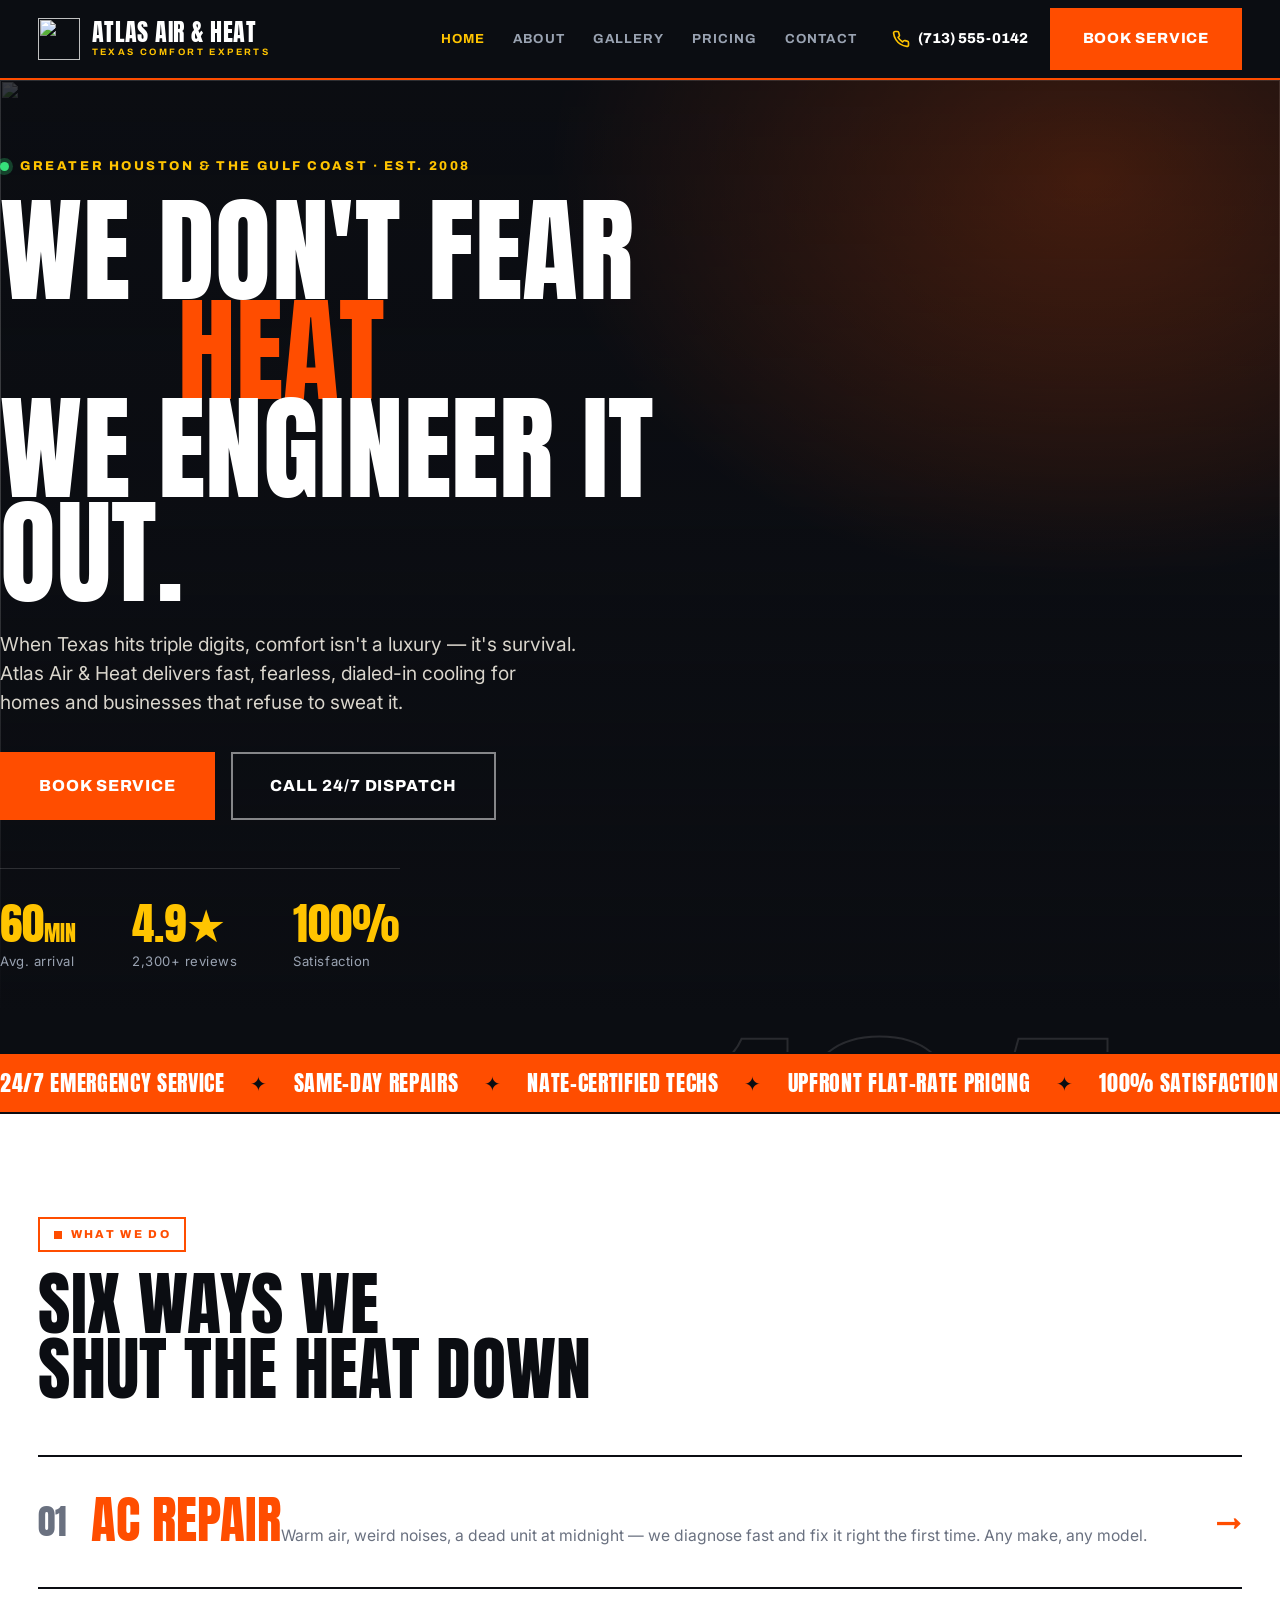
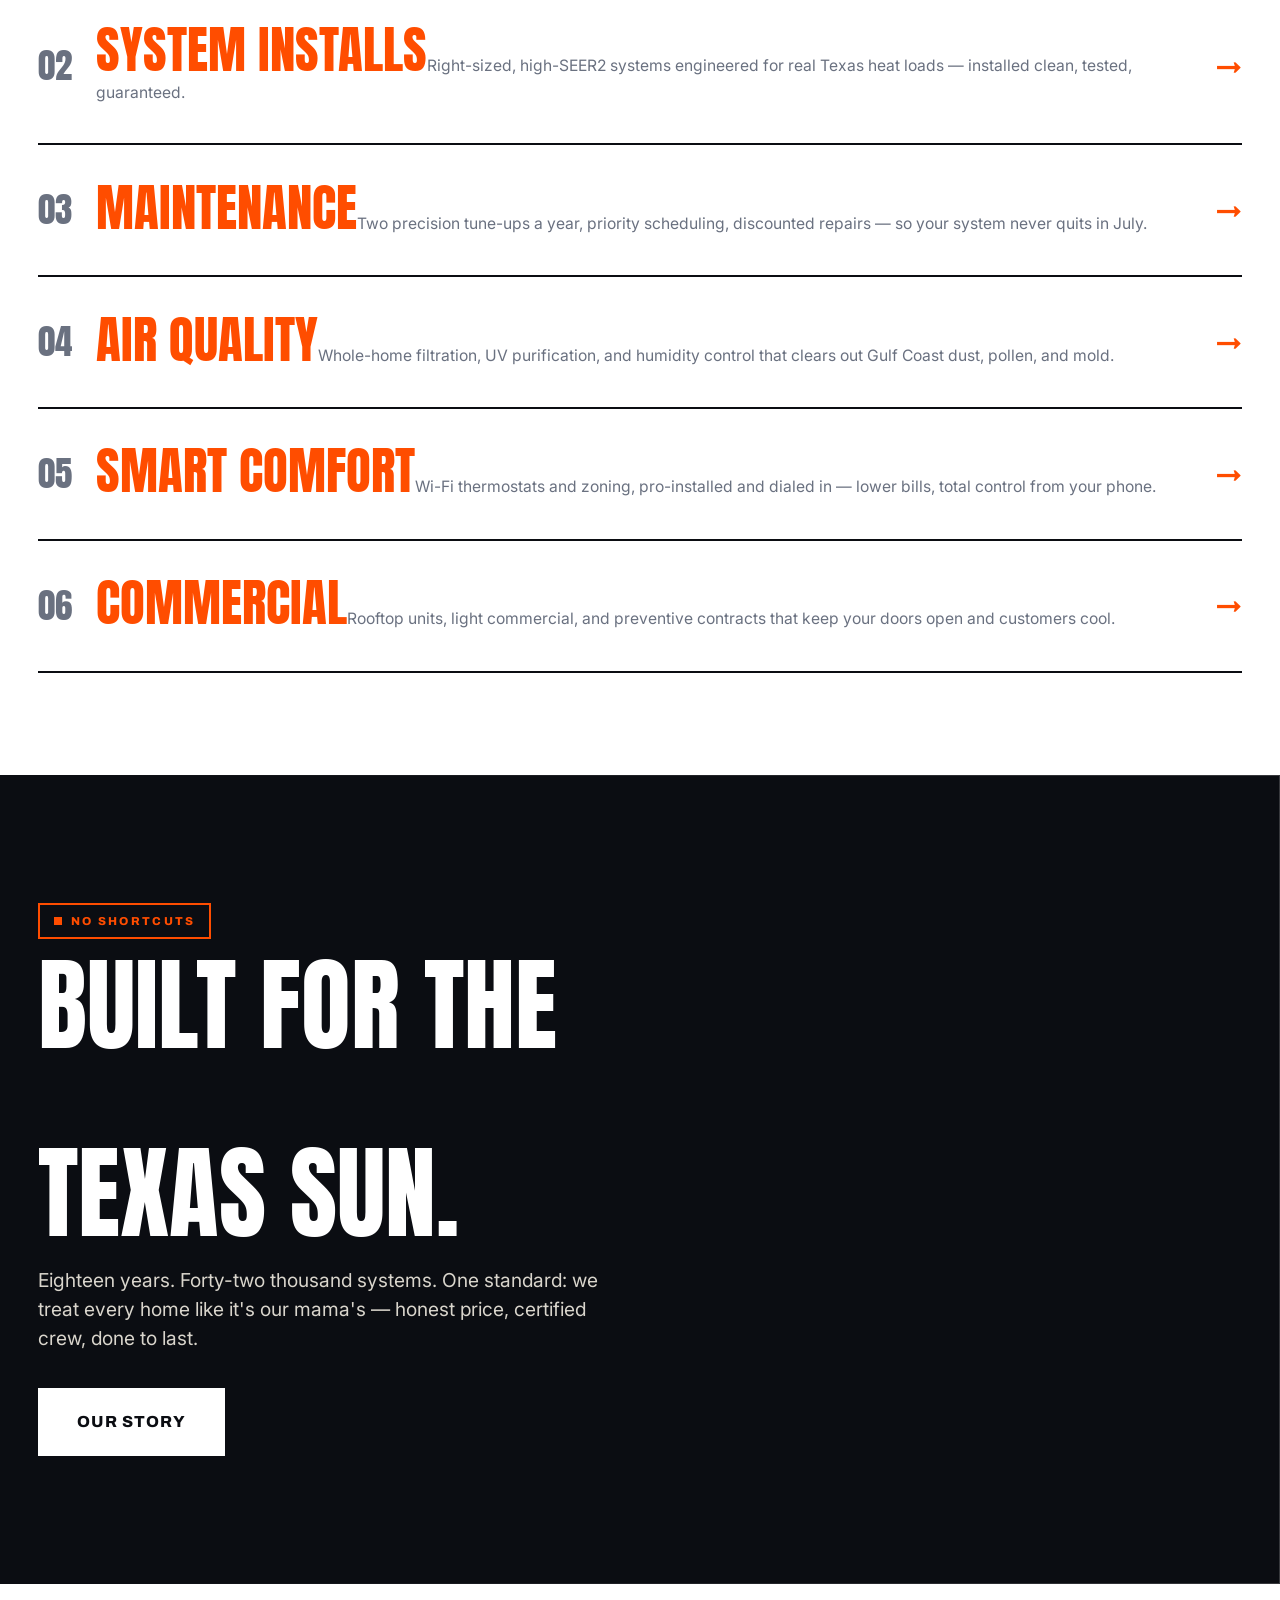
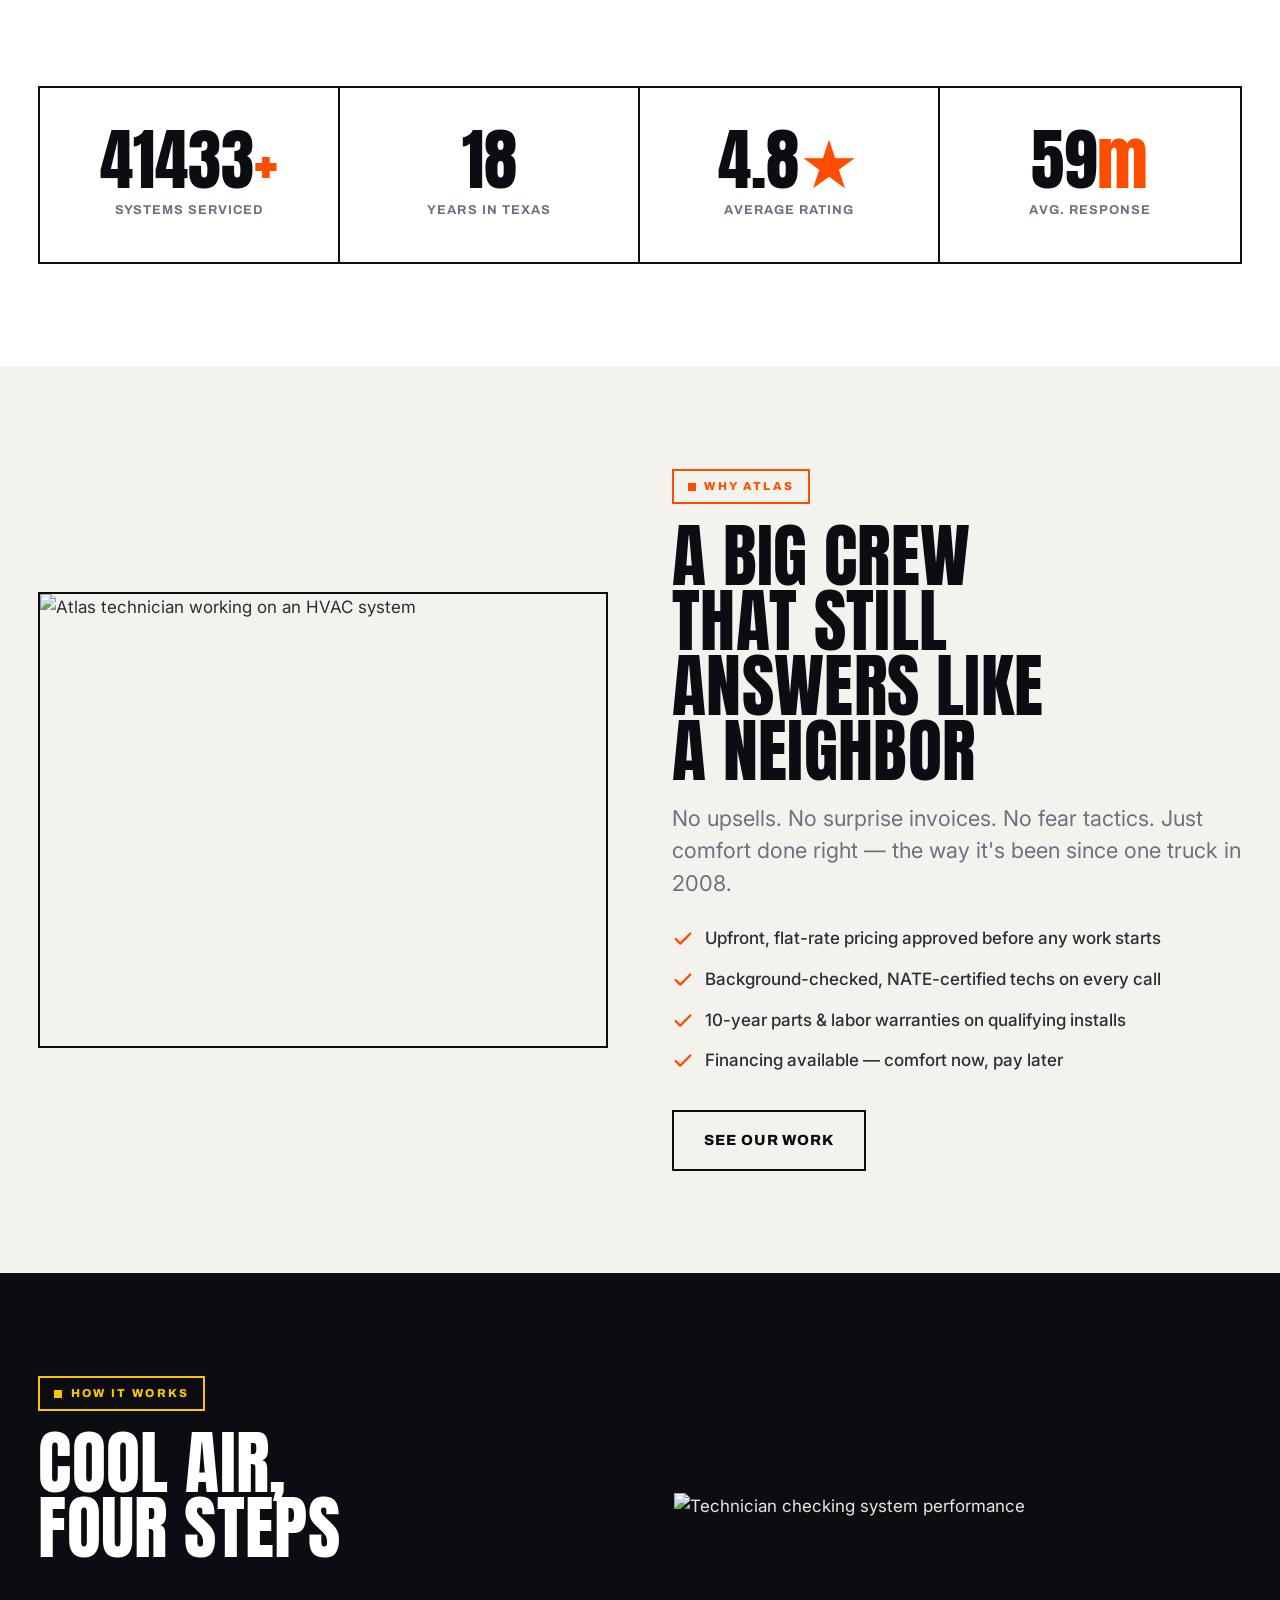
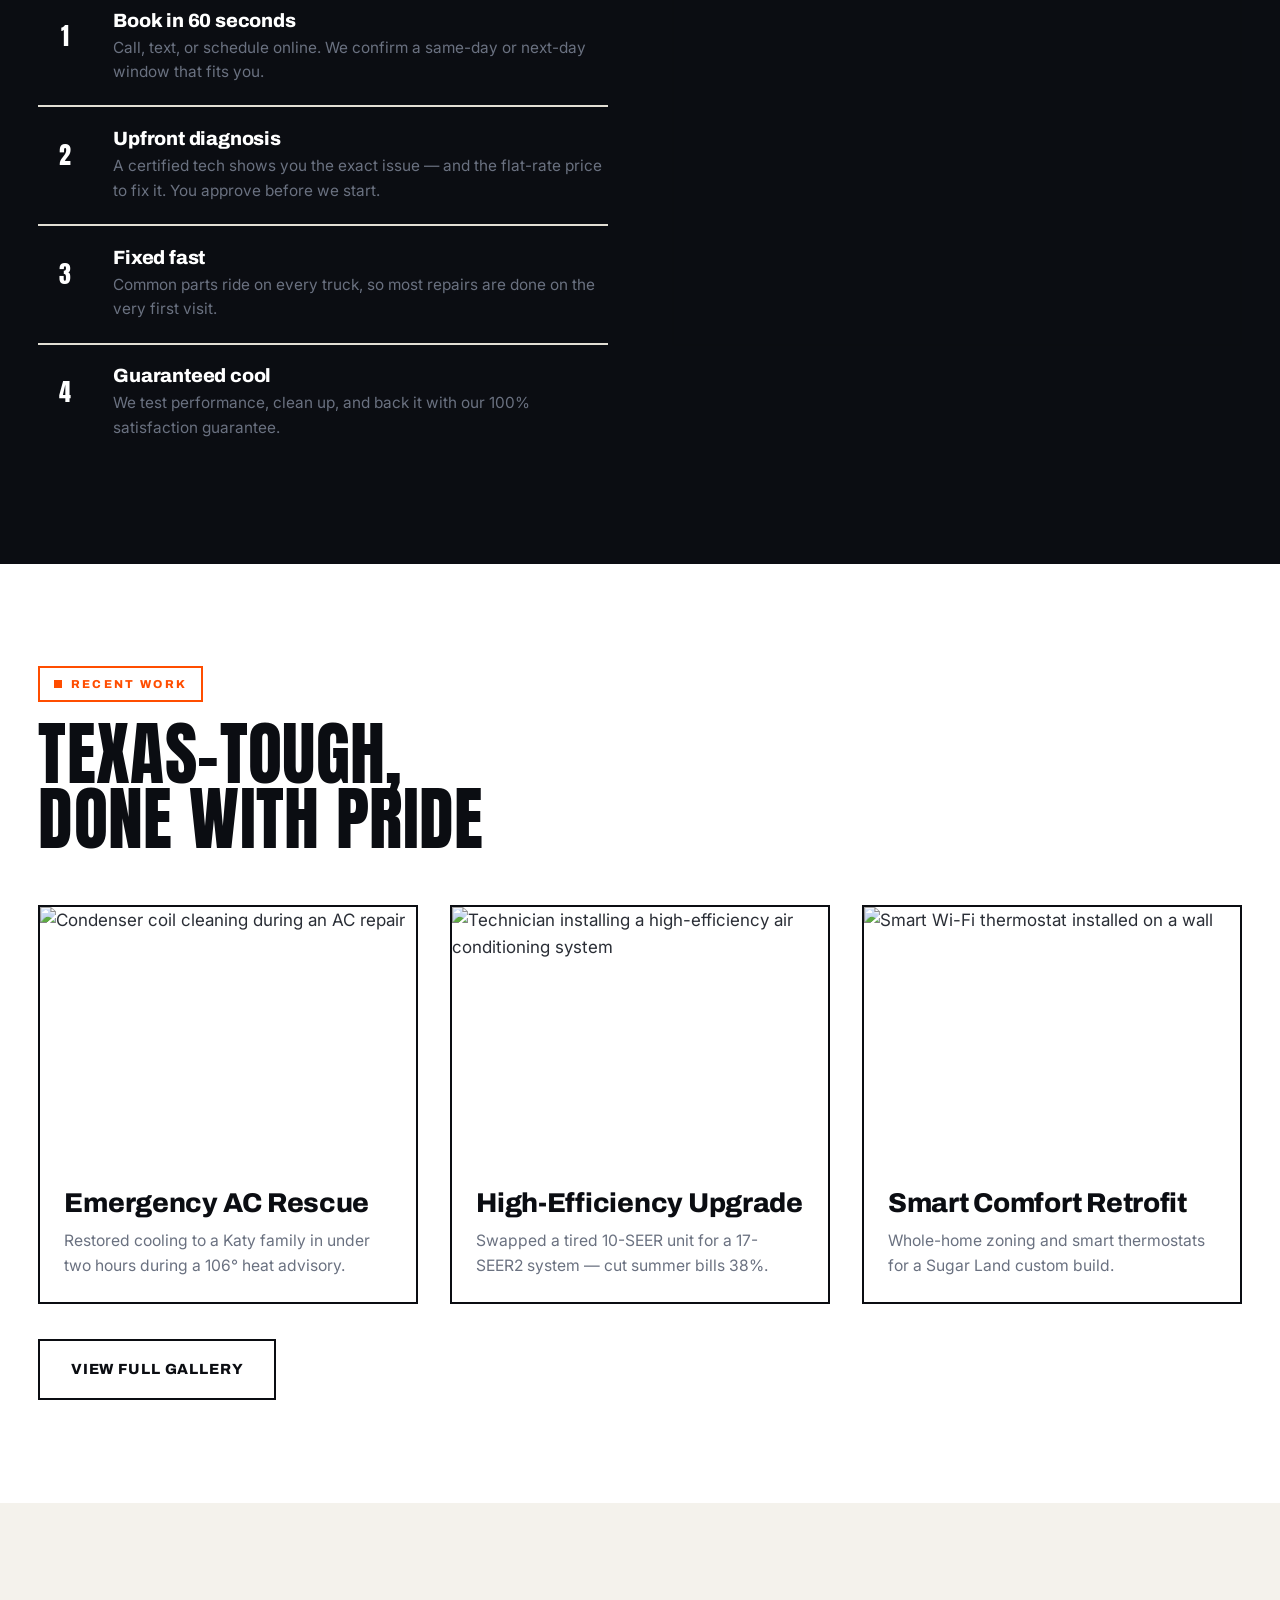
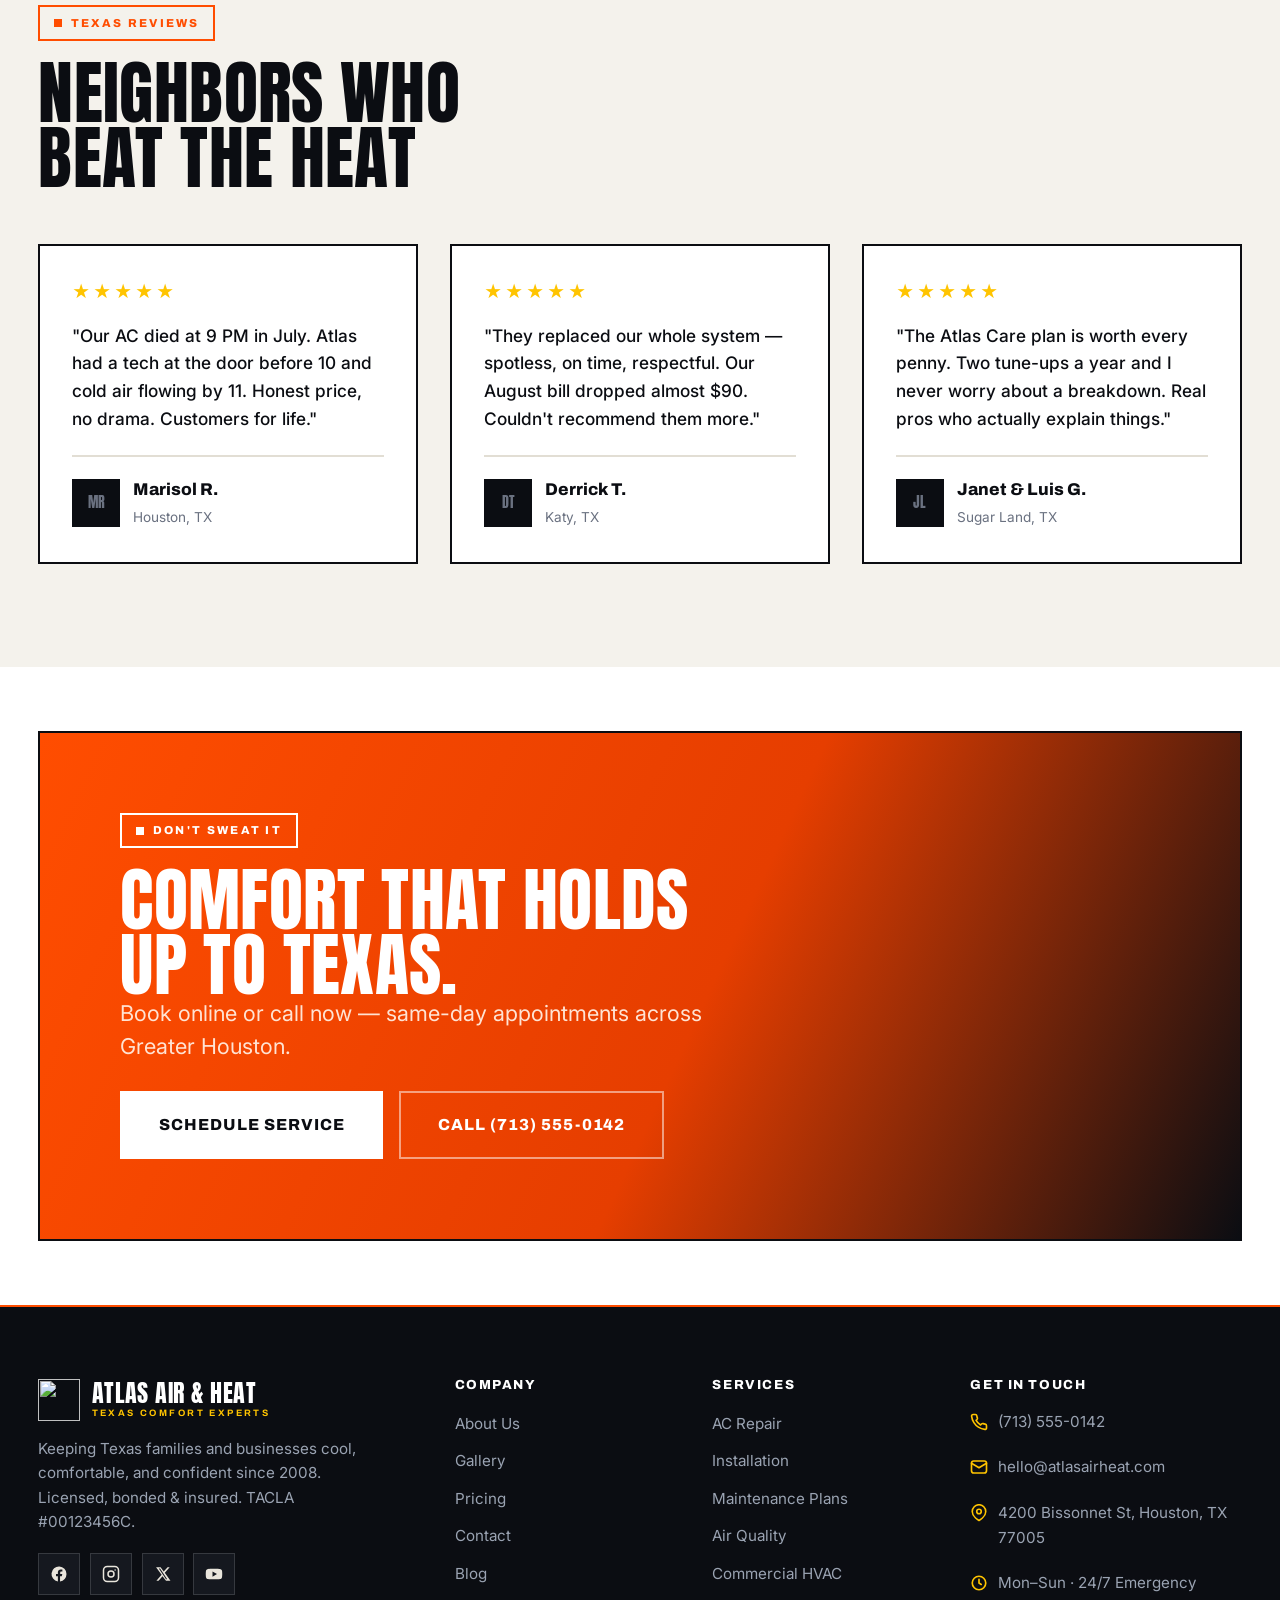
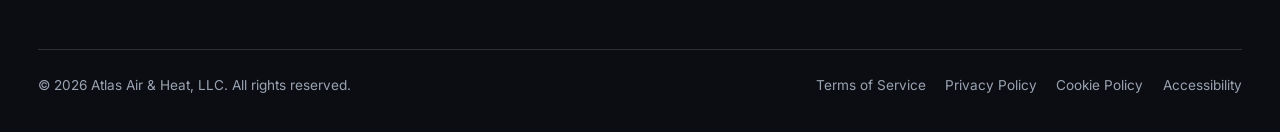
==== commit 7534eed8: "Color the 'heat' word orange in hero tagline Co-Authored-By: Claude Opus 4.8 <noreply@anthropic.com>" ====
--- a/index.html
+++ b/index.html
@@ -75,7 +75,7 @@
       <span class="hero__kicker"><span class="dot"></span> Greater Houston &amp; the Gulf Coast · Est. 2008</span>
       <h1>
         <span class="line">We don't fear</span>
-        <span class="line imgtext" style="background-image:url('https://images.unsplash.com/photo-1581094794329-c8112a89af12?auto=format&fit=crop&w=1200&q=80')">the heat —</span>
+        <span class="line imgtext" style="background-image:url('https://images.unsplash.com/photo-1581094794329-c8112a89af12?auto=format&fit=crop&w=1200&q=80')">the <span style="-webkit-text-fill-color:var(--orange);color:var(--orange)">heat</span> —</span>
         <span class="line">we engineer it out.</span>
       </h1>
       <p class="hero__lead">When Texas hits triple digits, comfort isn't a luxury — it's survival. Atlas Air &amp; Heat delivers fast, fearless, dialed-in cooling for homes and businesses that refuse to sweat it.</p>
--- a/css/styles.css
+++ b/css/styles.css
@@ -88,14 +88,14 @@
 
 /* ---------- Eyebrow ---------- */
 .eyebrow {
-  display: inline-flex; align-items: center; gap: .6rem;
-  font-family: var(--ff-head); font-weight: 800; font-size: .78rem;
-  letter-spacing: .24em; text-transform: uppercase; color: var(--orange);
-  margin-bottom: 1.1rem;
-}
-.eyebrow::before { content: ""; width: 34px; height: 2px; background: var(--orange); }
+  display: inline-flex; align-items: center; gap: .55rem;
+  font-family: var(--ff-head); font-weight: 800; font-size: .72rem;
+  letter-spacing: .2em; text-transform: uppercase; color: var(--orange);
+  margin-bottom: 1.2rem; padding: .42rem .85rem .4rem;
+  border: 2px solid currentColor;       /* closed, enclosed tag */
+}
+.eyebrow::before { content: ""; width: 8px; height: 8px; background: currentColor; flex: none; }
 .section--ink .eyebrow { color: var(--amber); }
-.section--ink .eyebrow::before { background: var(--amber); }
 
 .section-head { max-width: 860px; margin-bottom: clamp(2rem, 5vw, 3.4rem); }
 .section-head.center { margin-inline: auto; }
@@ -159,11 +159,12 @@
 
 /* ---------- Ticker ---------- */
 .ticker { background: var(--orange); color: #fff; overflow: hidden; border-block: 2px solid var(--ink); }
-.ticker__track { display: inline-flex; white-space: nowrap; will-change: transform; animation: ticker 30s linear infinite; }
+.ticker__track { display: flex; align-items: center; white-space: nowrap; animation: ticker 32s linear infinite;
+  backface-visibility: hidden; -webkit-font-smoothing: antialiased; }
 .ticker__track span { display: inline-flex; align-items: center; font-family: var(--ff-display); text-transform: uppercase;
   font-size: clamp(1rem, 1.8vw, 1.4rem); letter-spacing: .03em; padding: .7rem 0; }
 .ticker__track span::after { content: "✦"; margin: 0 1.6rem; color: var(--ink); font-size: .9em; }
-@keyframes ticker { to { transform: translateX(-50%); } }
+@keyframes ticker { from { transform: translate3d(0,0,0); } to { transform: translate3d(-50%,0,0); } }
 .ticker:hover .ticker__track { animation-play-state: paused; }
 
 /* ---------- HERO ---------- */
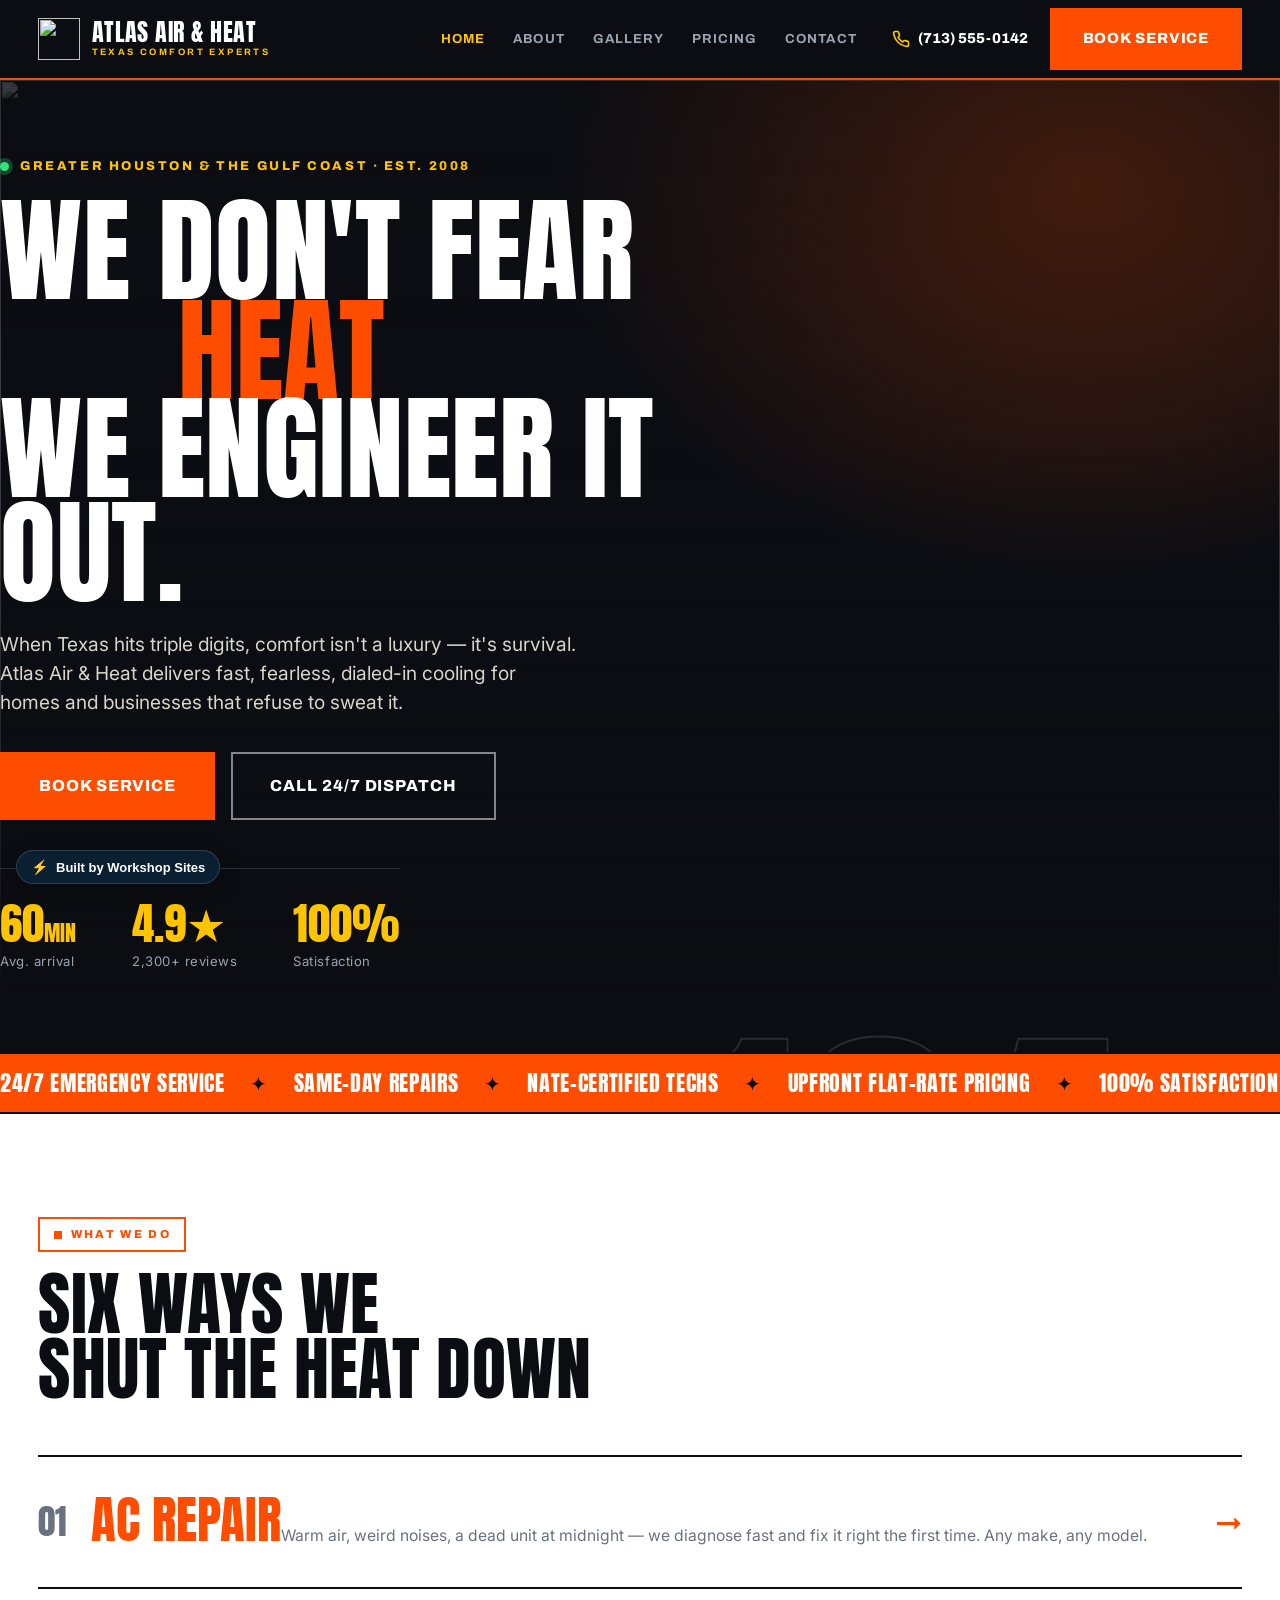
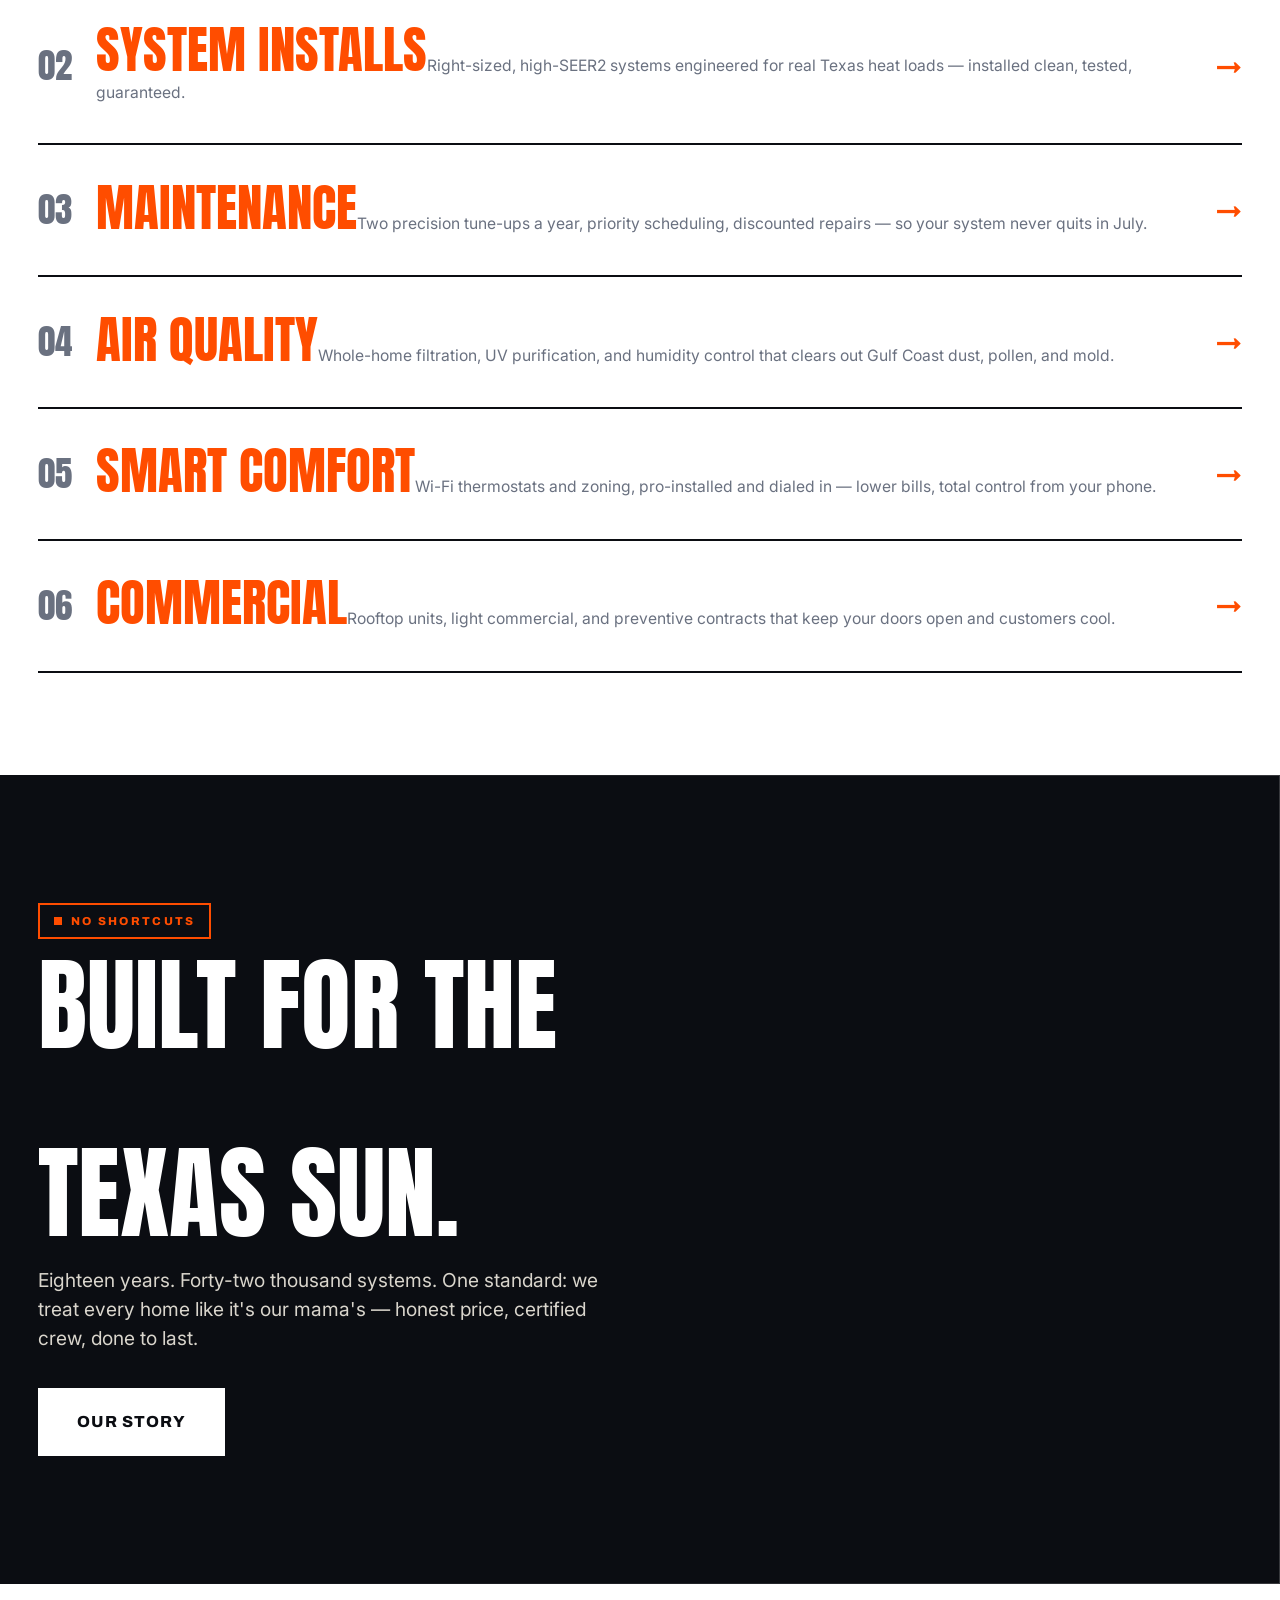
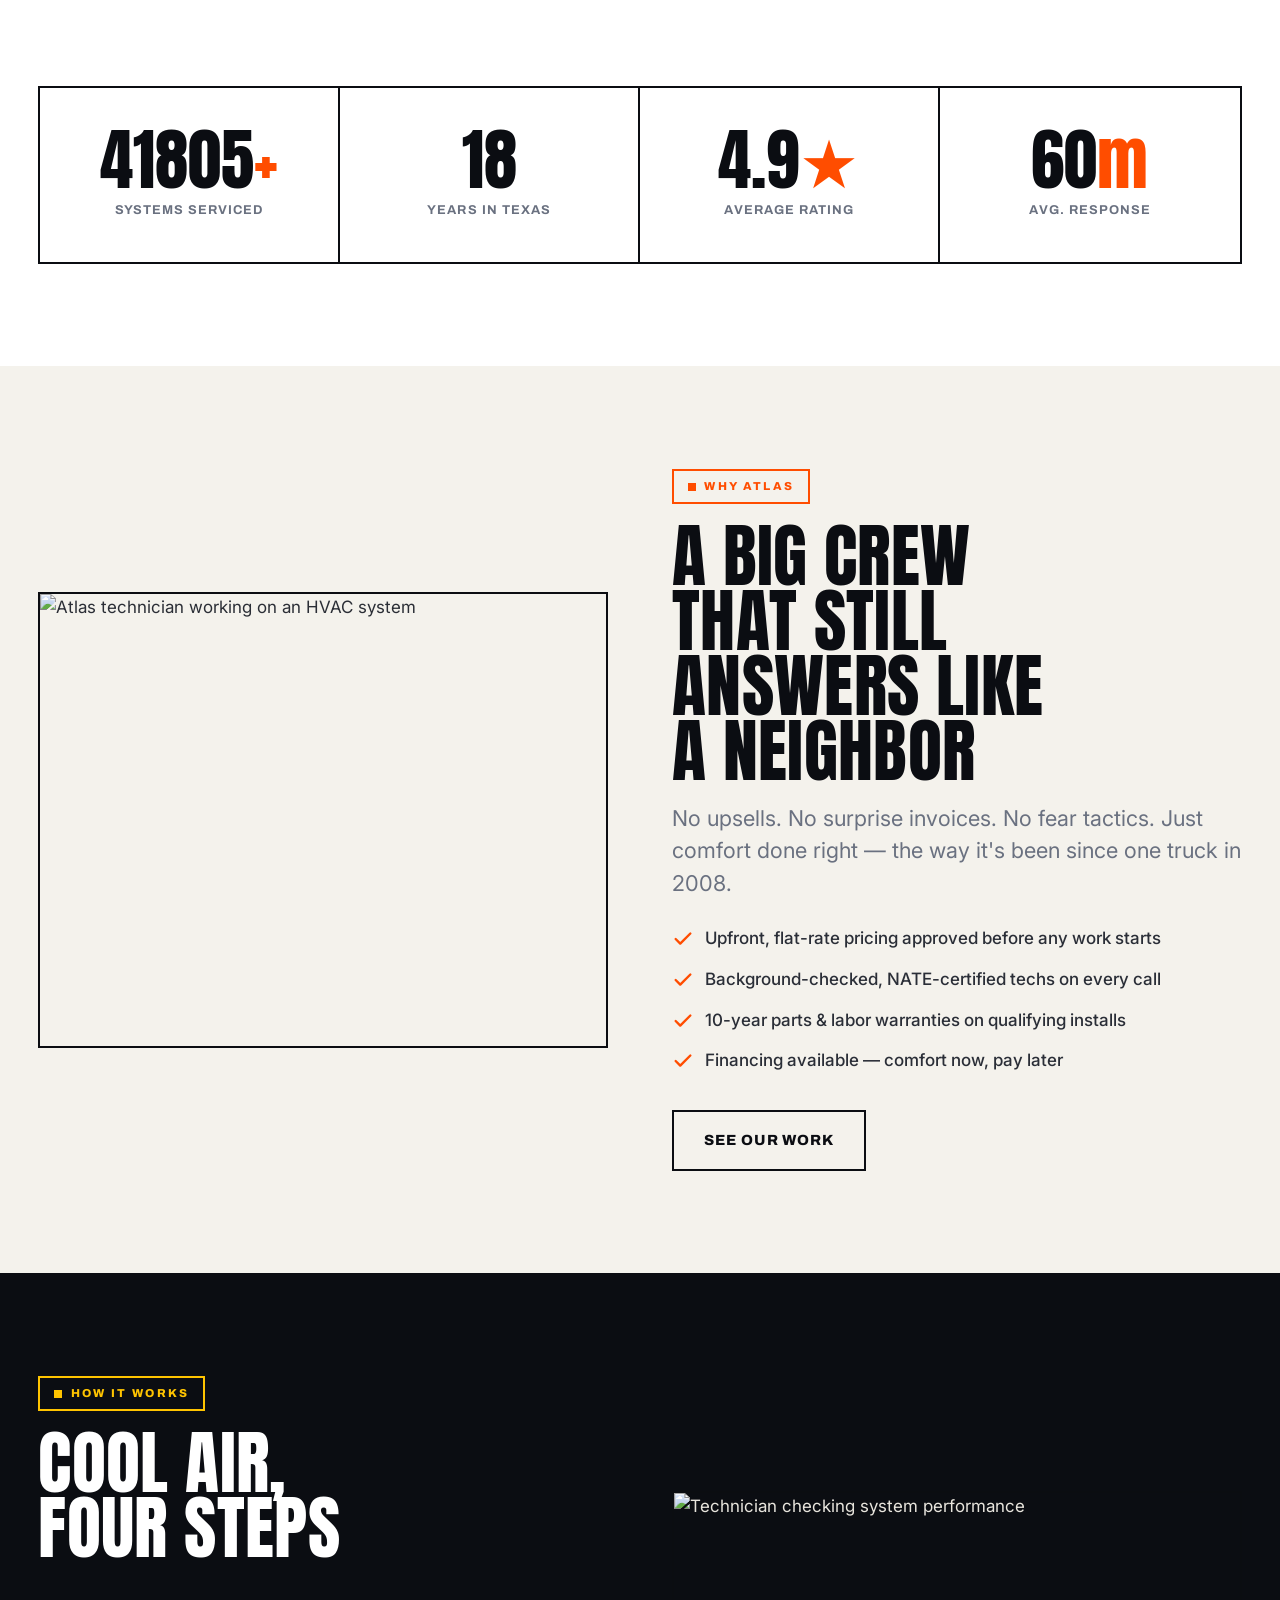
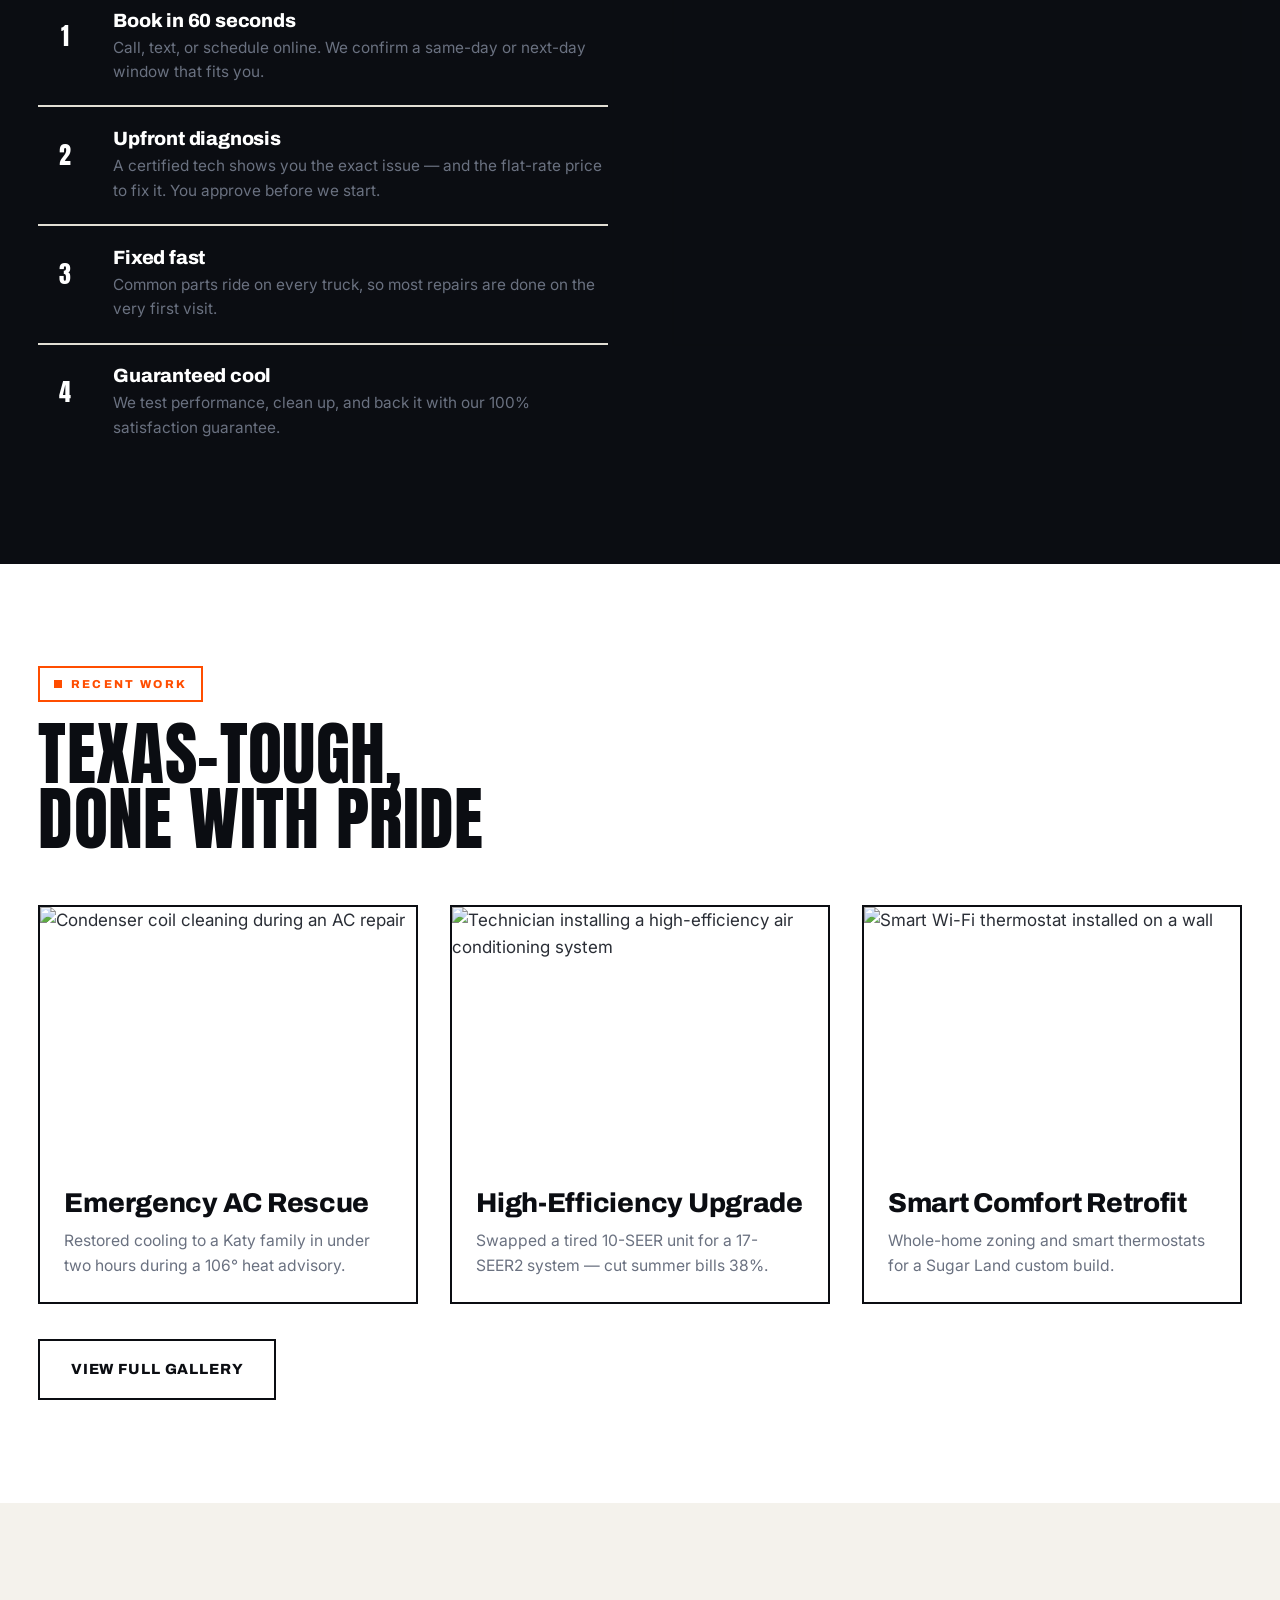
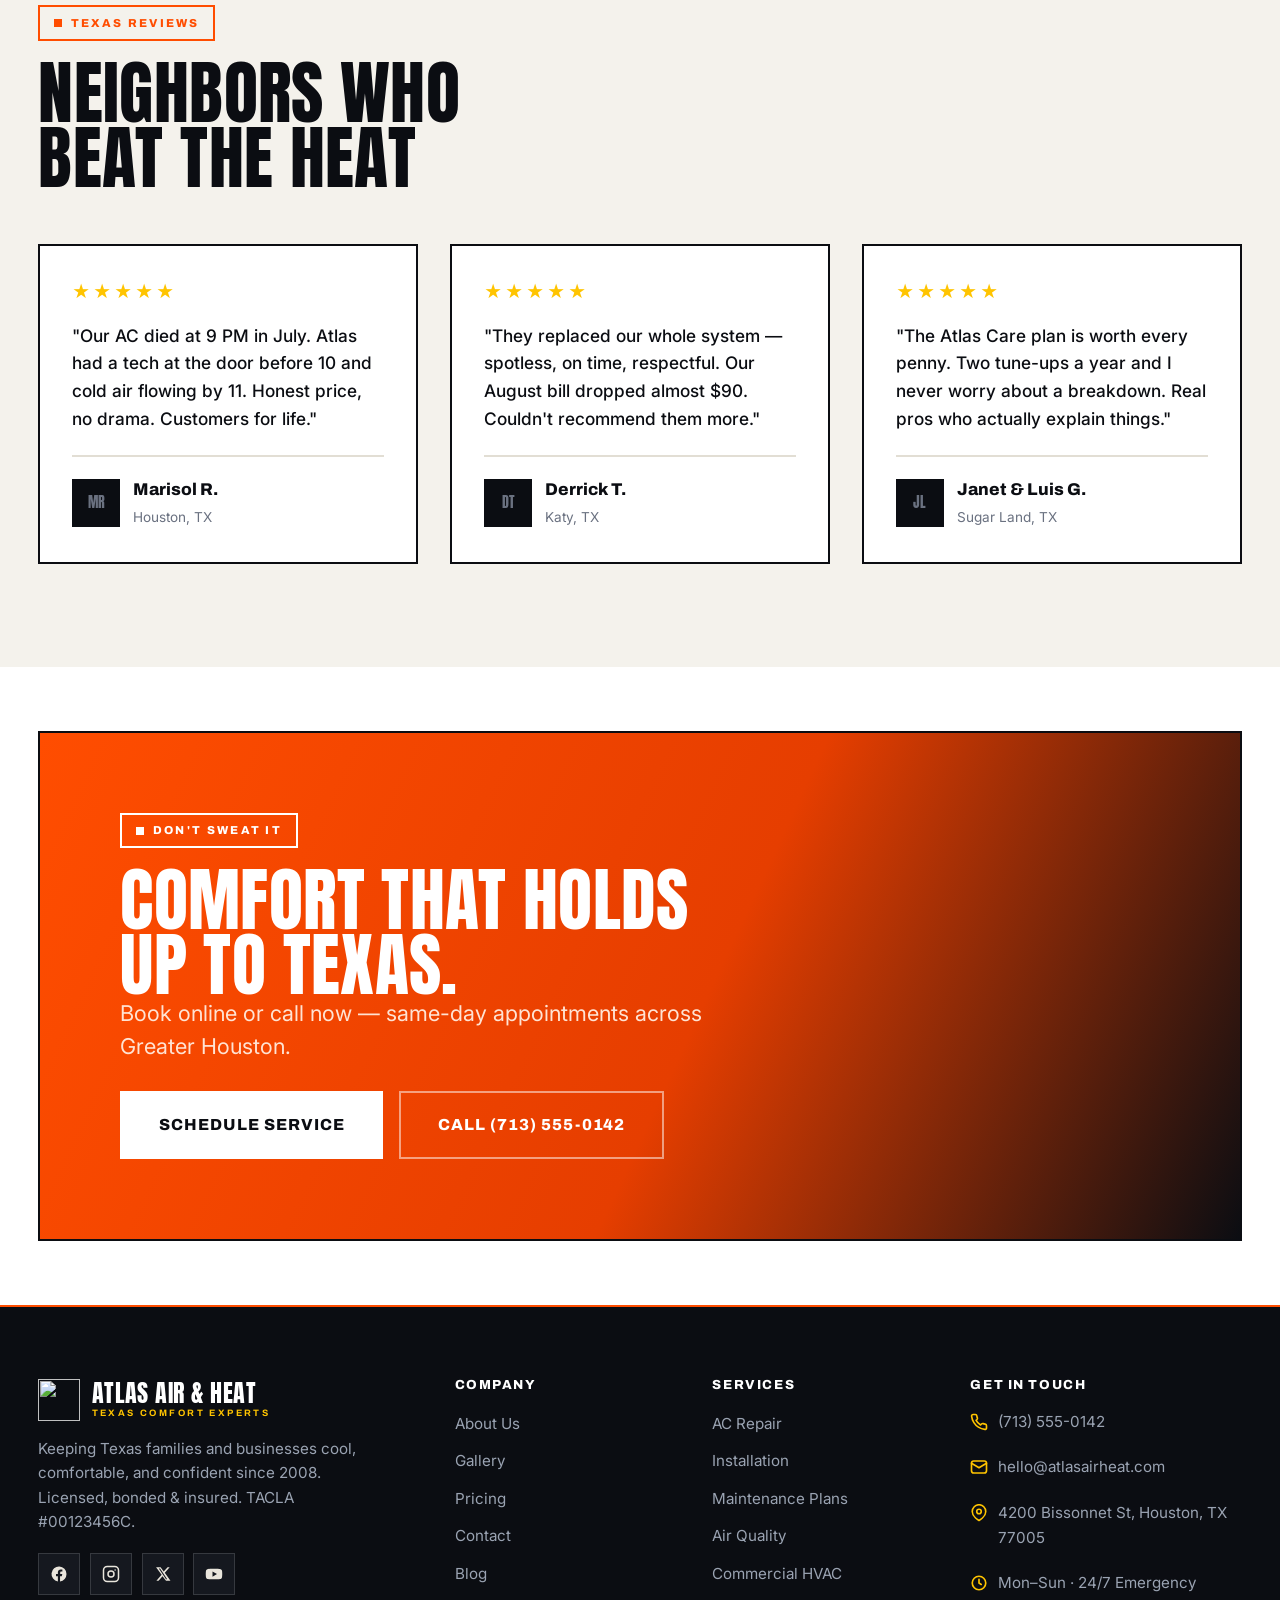
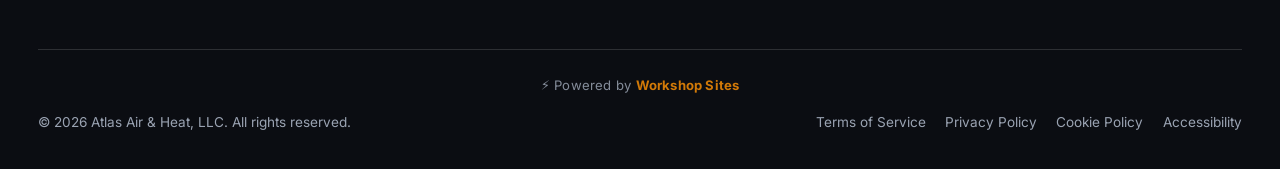
==== commit aad0b718: "Add Workshop Sites backlinks: footer credit + promo badge Adds attribution and lead-gen backlinks to" ====
--- a/index.html
+++ b/index.html
@@ -300,6 +300,7 @@
       </ul></div>
     </div>
     <div class="footer-bottom">
+      <span class="ws-foot-credit" style="flex-basis:100%;width:100%;text-align:center;font-size:.82rem;letter-spacing:.2px;opacity:.85;">⚡ Powered by <a href="https://workshopsites.com/?utm_source=hvac-demo&amp;utm_medium=referral&amp;utm_campaign=footer_credit" target="_blank" rel="noopener" style="color:#F48C06;font-weight:700;text-decoration:none;">Workshop Sites</a></span>
       <span>&copy; <span id="year">2026</span> Atlas Air &amp; Heat, LLC. All rights reserved.</span>
       <div class="legal-links"><a href="terms.html">Terms of Service</a><a href="privacy.html">Privacy Policy</a><a href="cookies.html">Cookie Policy</a><a href="accessibility.html">Accessibility</a></div>
     </div>
